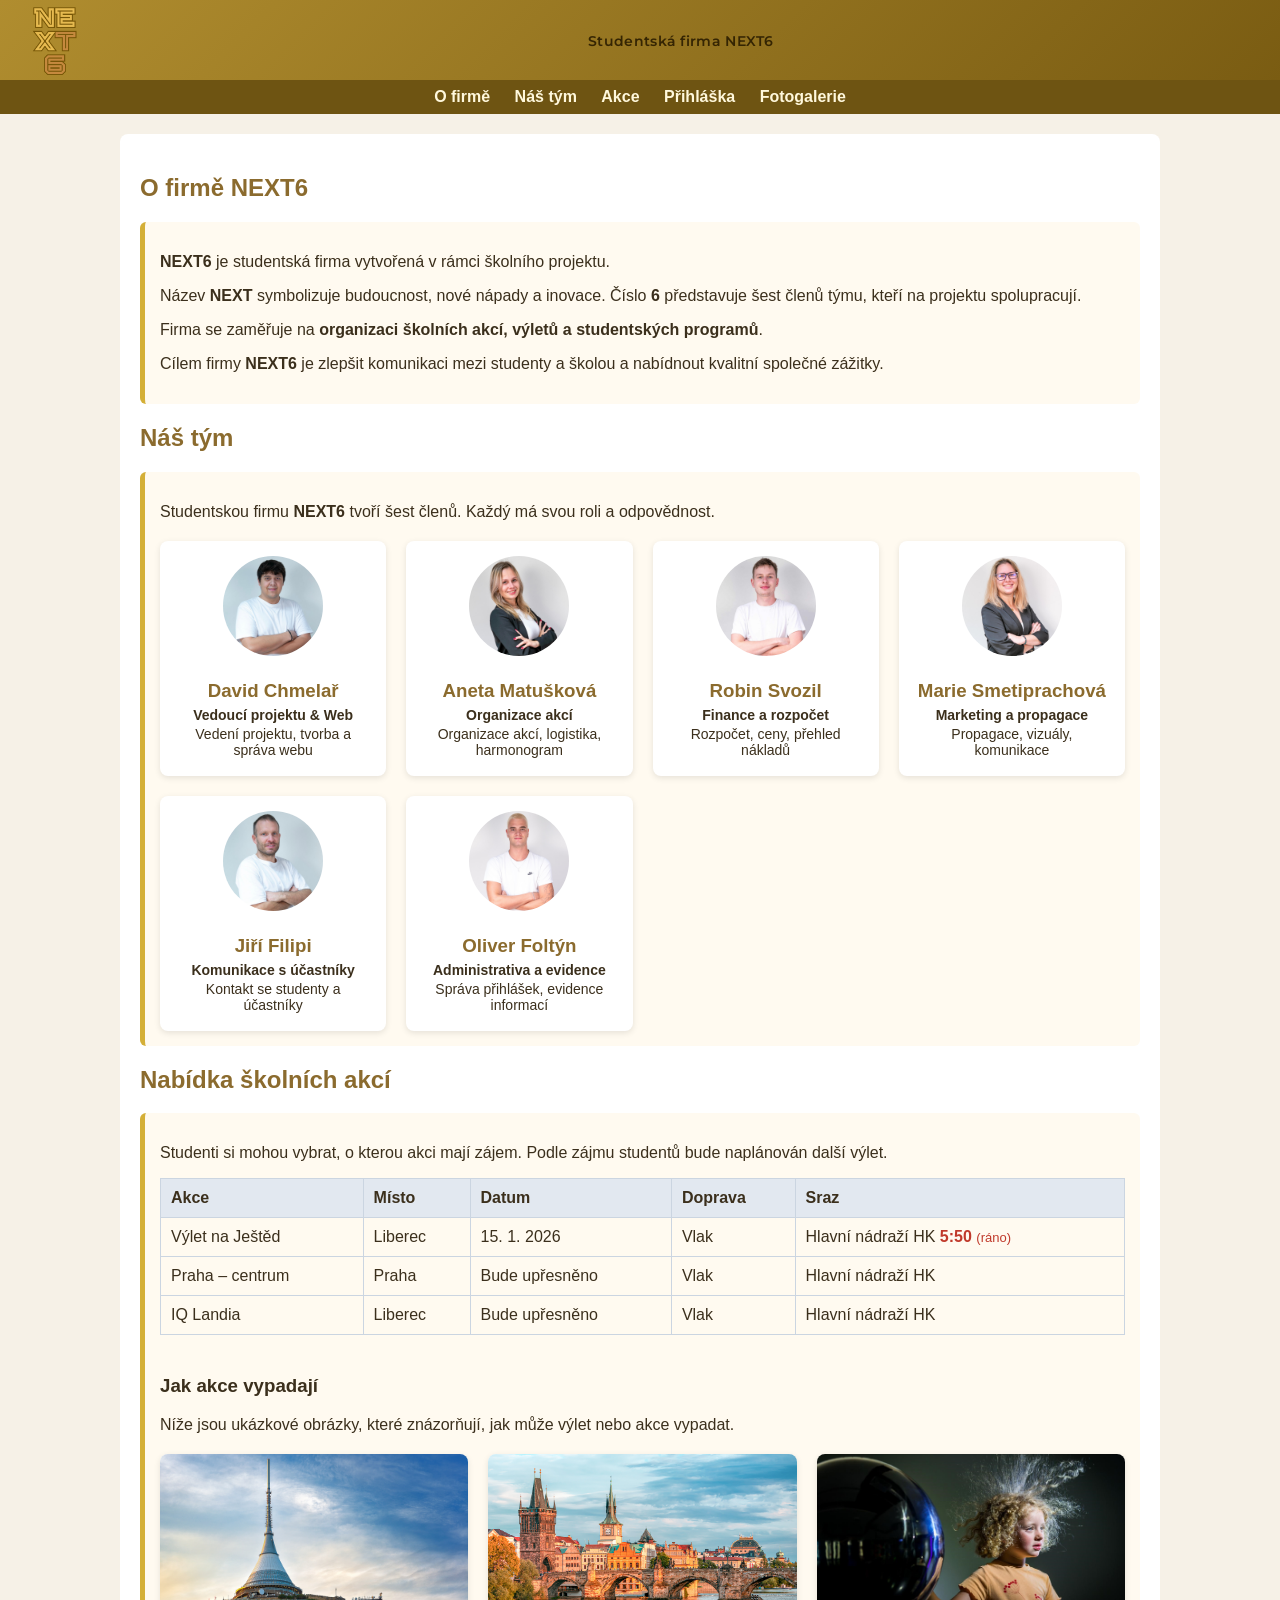
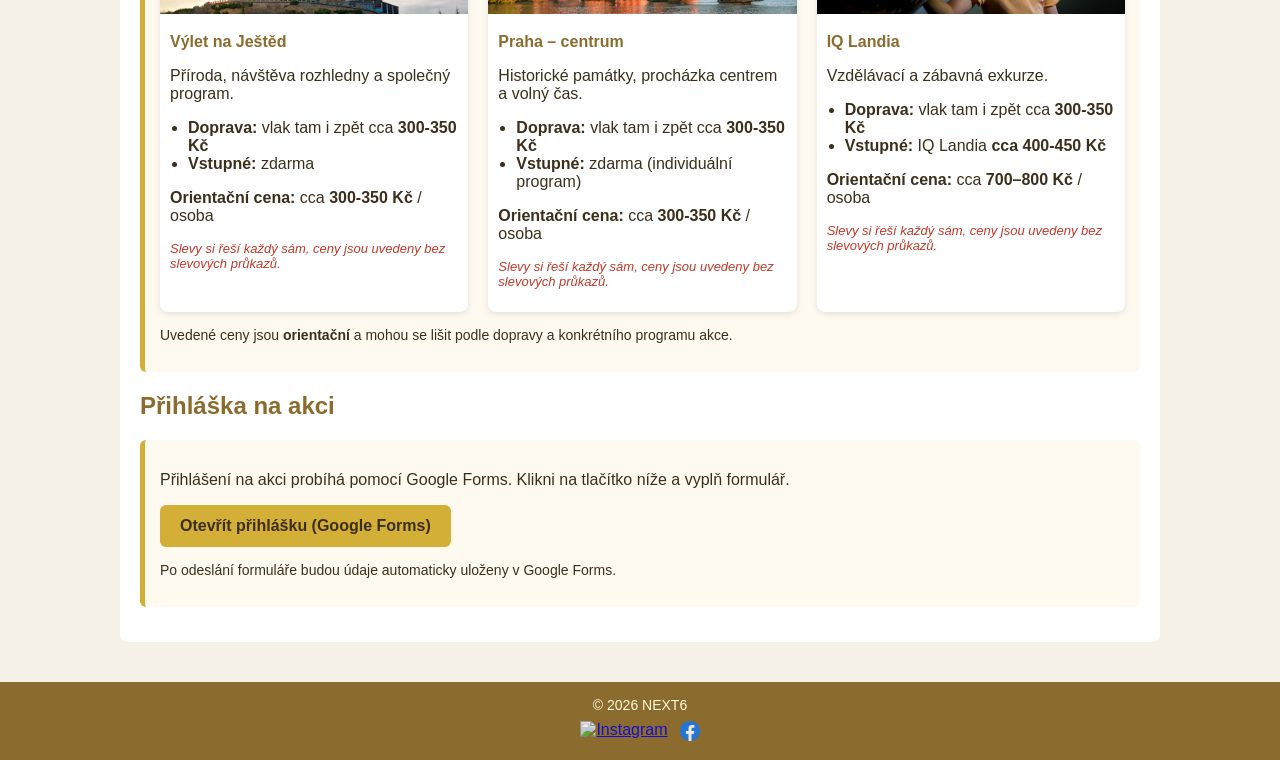
==== index.html @ 6ca4ccad "Add files via upload" ====
<!DOCTYPE html>
<html lang="cs">
<head>
  <meta charset="UTF-8" />
  <meta name="viewport" content="width=device-width, initial-scale=1.0" />
   <title>NEXT6</title>

  <!-- ✅ OPEN GRAPH META (PRO LINK PREVIEW) -->
  <meta property="og:title" content="NEXT6 – studentská firma">
  <meta property="og:description" content="Studentská firma NEXT6 – organizace školních akcí a výletů.">
  <meta property="og:image" content="https://banioo.github.io/School-Banio/preview.png">
  <meta property="og:image:width" content="1200">
  <meta property="og:image:height" content="630">
  <meta property="og:url" content="https://banioo.github.io/School-Banio/">
  <meta property="og:type" content="website">

  <link rel="icon" type="image/png" href="images/favicon.png">
  <link href="https://fonts.googleapis.com/css2?family=Montserrat:wght@400;500;600&display=swap" rel="stylesheet">

  <style>
    * {
  -webkit-tap-highlight-color: transparent;
  scroll-behavior: smooth;
}

    body {
      margin: 0;
      font-family: Arial, sans-serif;
      background: #f6f1e7; /* světlá béžová podle loga */
      color: #3b2f1c; /* tmavě hnědá */
    }

    header {
      background: linear-gradient(135deg, #b08d2f, #7a5c12); /* zlatá */
      color: #2b1d00;
      box-shadow: inset 0 -1px 0 rgba(0,0,0,0.25);
      padding: 6px 20px; /* MENŠÍ výška headeru */
      display: flex;
      align-items: center;
      justify-content: flex-start; /* obsah doleva */
      gap: 12px;
    }
    header p {
   margin: 0;
  font-family: 'Montserrat', Arial, sans-serif;
  font-size: 13px;
  font-weight: 600;
  color: #2b1d00; /* tmavé zlato-hnědé */
  letter-spacing: 0.3px;
  opacity: 0.9;
}

/* TEXT UPROSTŘED */
.header-center {
  flex: 1;
  text-align: center;
  margin: 0;
  font-size: 14px;
}

.header-right {
  margin-left: auto;
  display: flex;
  gap: 10px;
}

.header-right img {
  width: 22px;
  height: 22px;
}

  header img {
      max-width: 70px; /* MENŠÍ logo */
      margin-bottom: 0;
    }

    nav {
      background: #6e5412; /* hnědo-zlatá */
      padding: 8px 10px;
      margin-top: -2px;
      text-align: center;
    }

    nav a {
      color: #fff8dc; /* světlá zlatá */
      margin: 0 10px;
      text-decoration: none;
      font-weight: bold;
    }

nav a:hover {
  color: #ffe08a;
}
nav a {
  position: relative;
}

nav a::after {
  content: "";
  position: absolute;
  left: 0;
  bottom: -4px;
  width: 0;
  height: 2px;
  background: #ffe08a;
  transition: width 0.3s ease;
}

nav a:hover::after {
  width: 100%;
}

    .container {
      max-width: 1000px;
      margin: 20px auto;
      padding: 20px;
      background: white;
      border-radius: 8px;
    }

    h2 {
      color: #8b6b2e; /* hlavní barva NEXT6 */
    }

    .card {
      background: #fffaf0;
      padding: 15px;
      margin: 15px 0;
      border-radius: 6px;
      border-left: 5px solid #d4af37;
    }

    footer {
      background: #8b6b2e;
      color: #fff8dc;
      text-align: center;
      padding: 15px;
      margin-top: 40px;
    }
    .footer-content {
  display: flex;
  flex-direction: column;
  align-items: center;
  gap: 8px;
}

.footer-icons {
  display: flex;
  gap: 12px;
}

.footer-icons img {
  width: 20px;
  height: 20px;
  opacity: 0.85;
  transition: opacity 0.2s ease, transform 0.2s ease;
}

.footer-icons img:hover {
  opacity: 1;
  transform: scale(1.1);
}

.footer-text {
  margin: 0;
  font-size: 14px;
}
  

    .team-grid {
      display: grid;
      grid-template-columns: repeat(auto-fit, minmax(220px, 1fr));
      gap: 20px;
      margin-top: 20px;
    }

    .team-card {
      background: #ffffff;
      border-radius: 8px;
      padding: 15px;
      text-align: center;
      box-shadow: 0 2px 6px rgba(0,0,0,0.1);
    }

    .team-card img {
      width: 100px;
      height: 100px;
      object-fit: cover;
      border-radius: 50%;
      margin-bottom: 10px;
    }

    .team-card h3 {
      margin: 10px 0 5px;
      color: #8b6b2e;
    }

    .team-card p {
      font-size: 14px;
      margin: 3px 0;
    }

    .gallery-grid {
      display: grid;
      grid-template-columns: repeat(auto-fit, minmax(250px, 1fr));
      gap: 20px;
      margin-top: 20px;
    }

    .gallery-card {
      background: #ffffff;
      border-radius: 8px;
      overflow: hidden;
      box-shadow: 0 2px 6px rgba(0,0,0,0.1);
    }

    .gallery-card img {
  width: 100%;
  height: 160px;
  object-fit: cover;
  transition: transform 0.3s ease;
}

.gallery-card:hover img {
  transform: scale(1.05);
}

    .gallery-card div {
      padding: 10px;
    }

    .gallery-card h4 {
      margin: 5px 0;
      color: #8b6b2e;
    }

/* TABULKA NA MOBIL – POSUN */
.table-wrap {
  overflow-x: auto;
  -webkit-overflow-scrolling: touch;
}

/* =========================
   MOBILNÍ VERZE
========================= */
@media (max-width: 768px) {

  header {
    flex-direction: column;
    text-align: center;
    padding: 12px;
  }

  header img {
    margin-bottom: 6px;
  }

  .header-center {
    font-size: 15px;
  }

  nav {
    padding: 12px 6px;
  }

  nav a {
    display: inline-block;
    margin: 6px 10px;
    font-size: 15px;
  }

  .container {
    margin: 12px;
    padding: 16px;
  }

  h2 {
    font-size: 20px;
    text-align: center;
  }

  .gallery-grid {
    grid-template-columns: 1fr;
  }

  .gallery-card img {
    height: 220px;
  }

  footer {
    padding: 20px 10px;
  }

  .footer-icons img {
    width: 26px;
    height: 26px;
  }
}
/* ===== HAMBURGER MENU ===== */
.burger {
  display: none;
  font-size: 28px;
  cursor: pointer;
  color: #2b1d00;
}

/* MOBIL */
@media (max-width: 768px) {

  .burger {
    display: block;
  }

  nav {
    display: none;
    flex-direction: column;
    background: #6e5412;
  }

  nav a {
    padding: 12px 0;
    display: block;
  }

  nav.show {
    display: flex;
  }
}


</style>
</head>
<body>

  <header>
  <!-- LOGO -->
  <img src="images/logo-next6.png" alt="NEXT6 logo" />

  <p class="header-center">
    Studentská firma NEXT6
  </p>

  <!-- ☰ HAMBURGER MENU -->
  <div class="burger" onclick="toggleMenu()">☰</div>
</header>


  <nav id="mobile-menu">
    <a href="#uvod">O firmě</a>
    <a href="#tym">Náš tým</a>
    <a href="#program">Akce</a>
    <a href="#kontakt">Přihláška</a>
    <a href="fotogalerie.html" class="active">Fotogalerie</a>
  </nav>

  <div class="container" id="home">
    <section id="uvod">
      <h2>O firmě NEXT6</h2>
      <div class="card">
        <p><strong>NEXT6</strong> je studentská firma vytvořená v rámci školního projektu.</p>
        <p>Název <strong>NEXT</strong> symbolizuje budoucnost, nové nápady a inovace. Číslo <strong>6</strong> představuje šest členů týmu, kteří na projektu spolupracují.</p>
        <p>Firma se zaměřuje na <strong>organizaci školních akcí, výletů a studentských programů</strong>.</p>
        <p>Cílem firmy <strong>NEXT6</strong> je zlepšit komunikaci mezi studenty a školou a nabídnout kvalitní společné zážitky.</p>
      </div>
    </section>

    <section id="tym">
      <h2>Náš tým</h2>
      <div class="card">
        <p>Studentskou firmu <strong>NEXT6</strong> tvoří šest členů. Každý má svou roli a odpovědnost.</p>

        <div class="team-grid">
          <div class="team-card">
            <img src="images/david.png" alt="David Chmelař" />
            <h3>David Chmelař</h3>
            <p><strong>Vedoucí projektu & Web</strong></p>
            <p>Vedení projektu, tvorba a správa webu</p>
          </div>

          <div class="team-card">
            <img src="images/aneta.png" alt="Člen týmu" />
            <h3>Aneta Matušková</h3>
            <p><strong>Organizace akcí</strong></p>
            <p>Organizace akcí, logistika, harmonogram</p>
          </div>

          <div class="team-card">
            <img src="images/robin.png" alt="Člen týmu" />
            <h3>Robin Svozil</h3>
            <p><strong>Finance a rozpočet</strong></p>
            <p>Rozpočet, ceny, přehled nákladů</p>
          </div>

          <div class="team-card">
            <img src="images/maria.png" alt="Člen týmu" />
            <h3>Marie Smetiprachová</h3>
            <p><strong>Marketing a propagace</strong></p>
            <p>Propagace, vizuály, komunikace</p>
          </div>

          <div class="team-card">
            <img src="images/jirka.png" alt="Člen týmu" />
            <h3>Jiří Filipi</h3>
            <p><strong>Komunikace s účastníky</strong></p>
            <p>Kontakt se studenty a účastníky</p>
          </div>

          <div class="team-card">
            <img src="images/oliver.png" alt="Člen týmu" />
            <h3>Oliver Foltýn</h3>
            <p><strong>Administrativa a evidence</strong></p>
            <p>Správa přihlášek, evidence informací</p>
          </div>
        </div>
      </div>
    </section>

    <section id="program">
  <h2>Nabídka školních akcí</h2>

  <div class="card">
    <p>
      Studenti si mohou vybrat, o kterou akci mají zájem.
      Podle zájmu studentů bude naplánován další výlet.
    </p>

    <!-- OBALEC TABULKY (DŮLEŽITÉ PRO MOBIL) -->
    <div class="table-wrap">
      <table style="width:100%; border-collapse:collapse; text-align:left; margin-bottom:15px;">
        <thead>
          <tr style="background:#e2e8f0;">
            <th style="padding:10px; border:1px solid #cbd5e1;">Akce</th>
            <th style="padding:10px; border:1px solid #cbd5e1;">Místo</th>
            <th style="padding:10px; border:1px solid #cbd5e1;">Datum</th>
            <th style="padding:10px; border:1px solid #cbd5e1;">Doprava</th>
            <th style="padding:10px; border:1px solid #cbd5e1;">Sraz</th>
          </tr>
        </thead>

        <tbody>
          <tr>
            <td style="padding:10px; border:1px solid #cbd5e1;">Výlet na Ještěd</td>
            <td style="padding:10px; border:1px solid #cbd5e1;">Liberec</td>
            <td style="padding:10px; border:1px solid #cbd5e1;">15. 1. 2026</td>
            <td style="padding:10px; border:1px solid #cbd5e1;">Vlak</td>
            <td style="padding:10px; border:1px solid #cbd5e1;">Hlavní nádraží HK <strong style="color:#c0392b;">5:50</strong>
<span style="color:#c0392b; font-size:13px;">(ráno)</span></td>
          </tr>

          <tr>
            <td style="padding:10px; border:1px solid #cbd5e1;">Praha – centrum</td>
            <td style="padding:10px; border:1px solid #cbd5e1;">Praha</td>
            <td style="padding:10px; border:1px solid #cbd5e1;">Bude upřesněno</td>
            <td style="padding:10px; border:1px solid #cbd5e1;">Vlak</td>
            <td style="padding:10px; border:1px solid #cbd5e1;">Hlavní nádraží HK</td>
          </tr>

          <tr>
            <td style="padding:10px; border:1px solid #cbd5e1;">IQ Landia</td>
            <td style="padding:10px; border:1px solid #cbd5e1;">Liberec</td>
            <td style="padding:10px; border:1px solid #cbd5e1;">Bude upřesněno</td>
            <td style="padding:10px; border:1px solid #cbd5e1;">Vlak</td>
            <td style="padding:10px; border:1px solid #cbd5e1;">Hlavní nádraží HK</td>
          </tr>
        </tbody>
      </table>
    </div>

        <h3 style="margin-top:25px;">Jak akce vypadají</h3>
        <p>Níže jsou ukázkové obrázky, které znázorňují, jak může výlet nebo akce vypadat.</p>

        <div class="gallery-grid">

  <div class="gallery-card">
    <img src="images/jested.jpg" alt="Výlet na Ještěd" />
    <div>
      <h4>Výlet na Ještěd</h4>
      <p>Příroda, návštěva rozhledny a společný program.</p>
      <ul style="padding-left:18px; margin:10px 0;">
        <li><strong>Doprava:</strong> vlak tam i zpět cca <strong>300-350 Kč</strong></li>
        <li><strong>Vstupné:</strong> zdarma</li>
      </ul>
      <p><strong>Orientační cena:</strong> cca <strong>300-350 Kč</strong> / osoba</p>
      <p style="color:#c0392b; font-size:13px; font-style:italic;">
  Slevy si řeší každý sám, ceny jsou uvedeny bez slevových průkazů.
</p>
    </div>
  </div>

  <div class="gallery-card">
    <img src="images/praha.jpg" alt="Praha – centrum" />
    <div>
      <h4>Praha – centrum</h4>
      <p>Historické památky, procházka centrem a volný čas.</p>
      <ul style="padding-left:18px; margin:10px 0;">
        <li><strong>Doprava:</strong> vlak tam i zpět cca <strong>300-350 Kč</strong></li>
        <li><strong>Vstupné:</strong> zdarma (individuální program)</li>
      </ul>
      <p><strong>Orientační cena:</strong> cca <strong>300-350 Kč</strong> / osoba</p>
      <p style="color:#c0392b; font-size:13px; font-style:italic;">
  Slevy si řeší každý sám, ceny jsou uvedeny bez slevových průkazů.
</p>
    </div>
  </div>

  <div class="gallery-card">
    <img src="images/iq_land.jpg" alt="IQ Landia" />
    <div>
      <h4>IQ Landia</h4>
      <p>Vzdělávací a zábavná exkurze.</p>
      <ul style="padding-left:18px; margin:10px 0;">
        <li><strong>Doprava:</strong> vlak tam i zpět cca <strong>300-350 Kč</strong> </li>
        <li><strong>Vstupné:</strong> IQ Landia <strong>cca 400-450 Kč</strong></li>
      </ul>
      <p><strong>Orientační cena:</strong> cca <strong> 700–800 Kč</strong> / osoba</p>
      <p style="color:#c0392b; font-size:13px; font-style:italic;">
  Slevy si řeší každý sám, ceny jsou uvedeny bez slevových průkazů.
</p>
    </div>
  </div>

</div>

<p style="font-size:14px; margin-top:15px;">
  Uvedené ceny jsou <strong>orientační</strong> a mohou se lišit podle dopravy
  a konkrétního programu akce.
</p>

    </section>

    <section id="kontakt">
      <h2>Přihláška na akci</h2>
      <div class="card">
        <p>Přihlášení na akci probíhá pomocí Google Forms. Klikni na tlačítko níže a vyplň formulář.</p>

        <a href="https://docs.google.com/forms/d/e/1FAIpQLSf0c9ZKRJs2s6C3m-9a0PbSzijTDfX-KLrvOmdOVdiPJs8C1A/viewform?usp=publish-editor" target="_blank" style="display:inline-block; padding:12px 20px; background:#d4af37; color:#3b2f1c; text-decoration:none; border-radius:6px; font-weight:bold;">
          Otevřít přihlášku (Google Forms)
        </a>

        <p style="margin-top:15px; font-size:14px;">Po odeslání formuláře budou údaje automaticky uloženy v Google Forms.</p>
      </div>
    </section>
  </div>

  <footer>
  <div class="footer-content">
    <p class="footer-text">© 2026 NEXT6</p>

    <div class="footer-icons">
      <a href="https://www.instagram.com/" target="_blank">
        <img src="images/instagram.png" alt="Instagram">
      </a>

      <a href="https://www.facebook.com/" target="_blank">
        <img src="images/facebook.png" alt="Facebook">
      </a>
    </div>
  </div>
</footer>

<script>
  function prihlasit() {
    const jmeno = document.getElementById('jmeno').value;
    const akce = document.getElementById('akce').value;

    alert('Děkujeme za přihlášení, ' + jmeno + '!\nVybraná akce: ' + akce);
    }

  function odeslano() {
    alert('Přihláška byla odeslána. Děkujeme!');
  }
  function toggleMenu() {
  document.getElementById("mobile-menu").classList.toggle("show");
  }
</script>

</body>
</html>
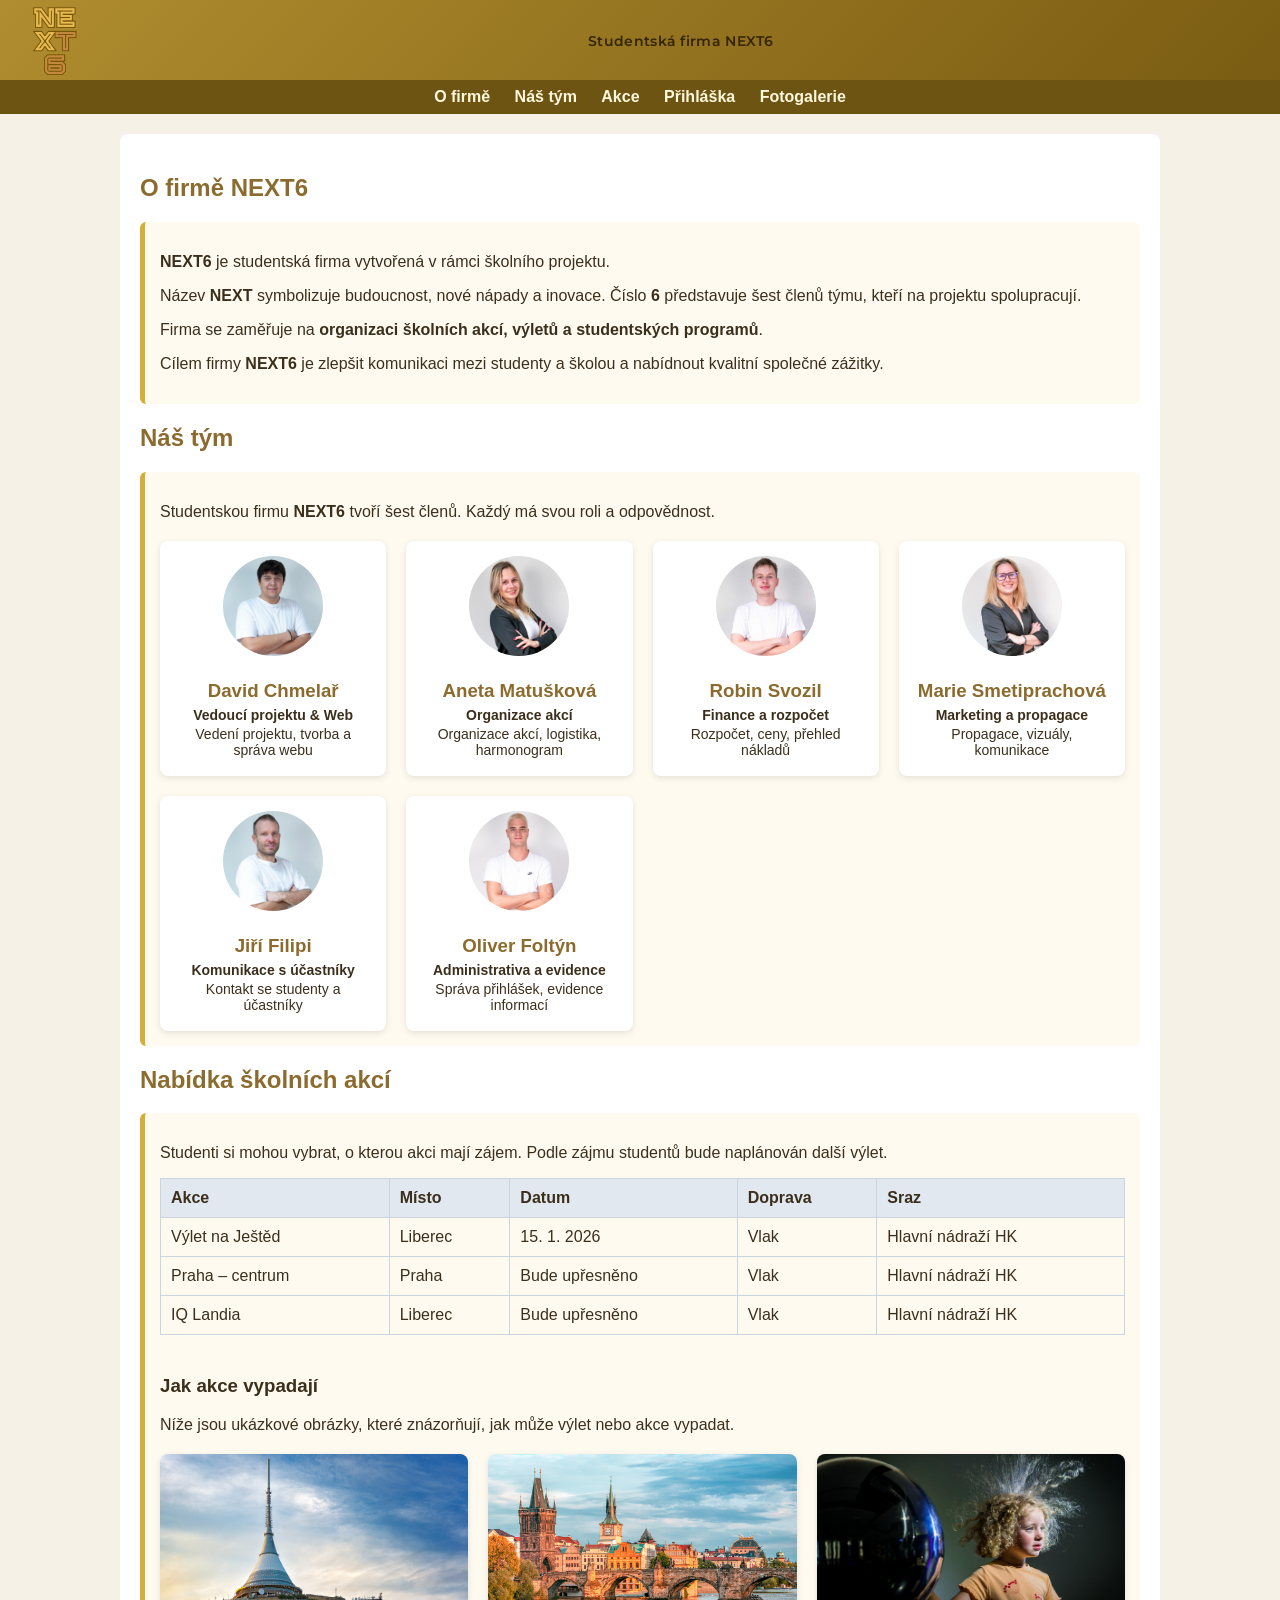
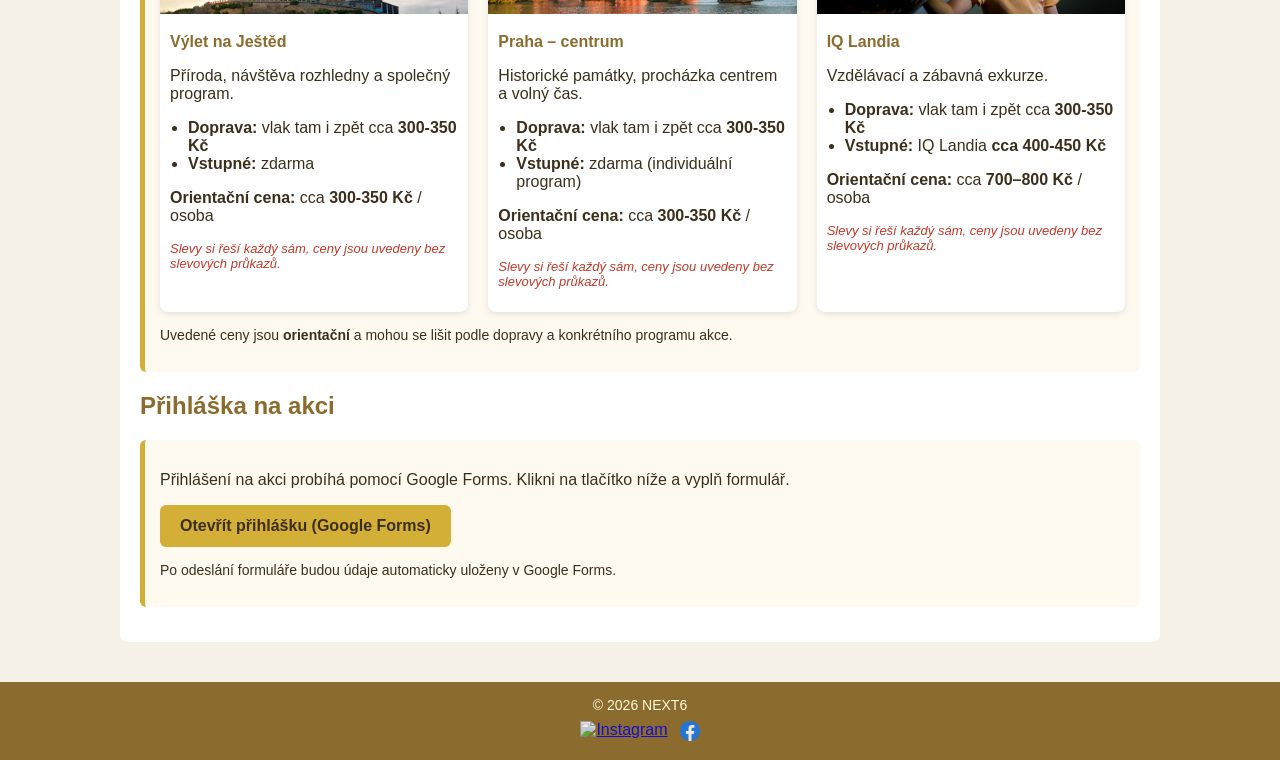
==== commit 3f28afb4: "Add files via upload" ====
--- a/index.html
+++ b/index.html
@@ -443,8 +443,7 @@
             <td style="padding:10px; border:1px solid #cbd5e1;">Liberec</td>
             <td style="padding:10px; border:1px solid #cbd5e1;">15. 1. 2026</td>
             <td style="padding:10px; border:1px solid #cbd5e1;">Vlak</td>
-            <td style="padding:10px; border:1px solid #cbd5e1;">Hlavní nádraží HK <strong style="color:#c0392b;">5:50</strong>
-<span style="color:#c0392b; font-size:13px;">(ráno)</span></td>
+            <td style="padding:10px; border:1px solid #cbd5e1;">Hlavní nádraží HK
           </tr>
 
           <tr>
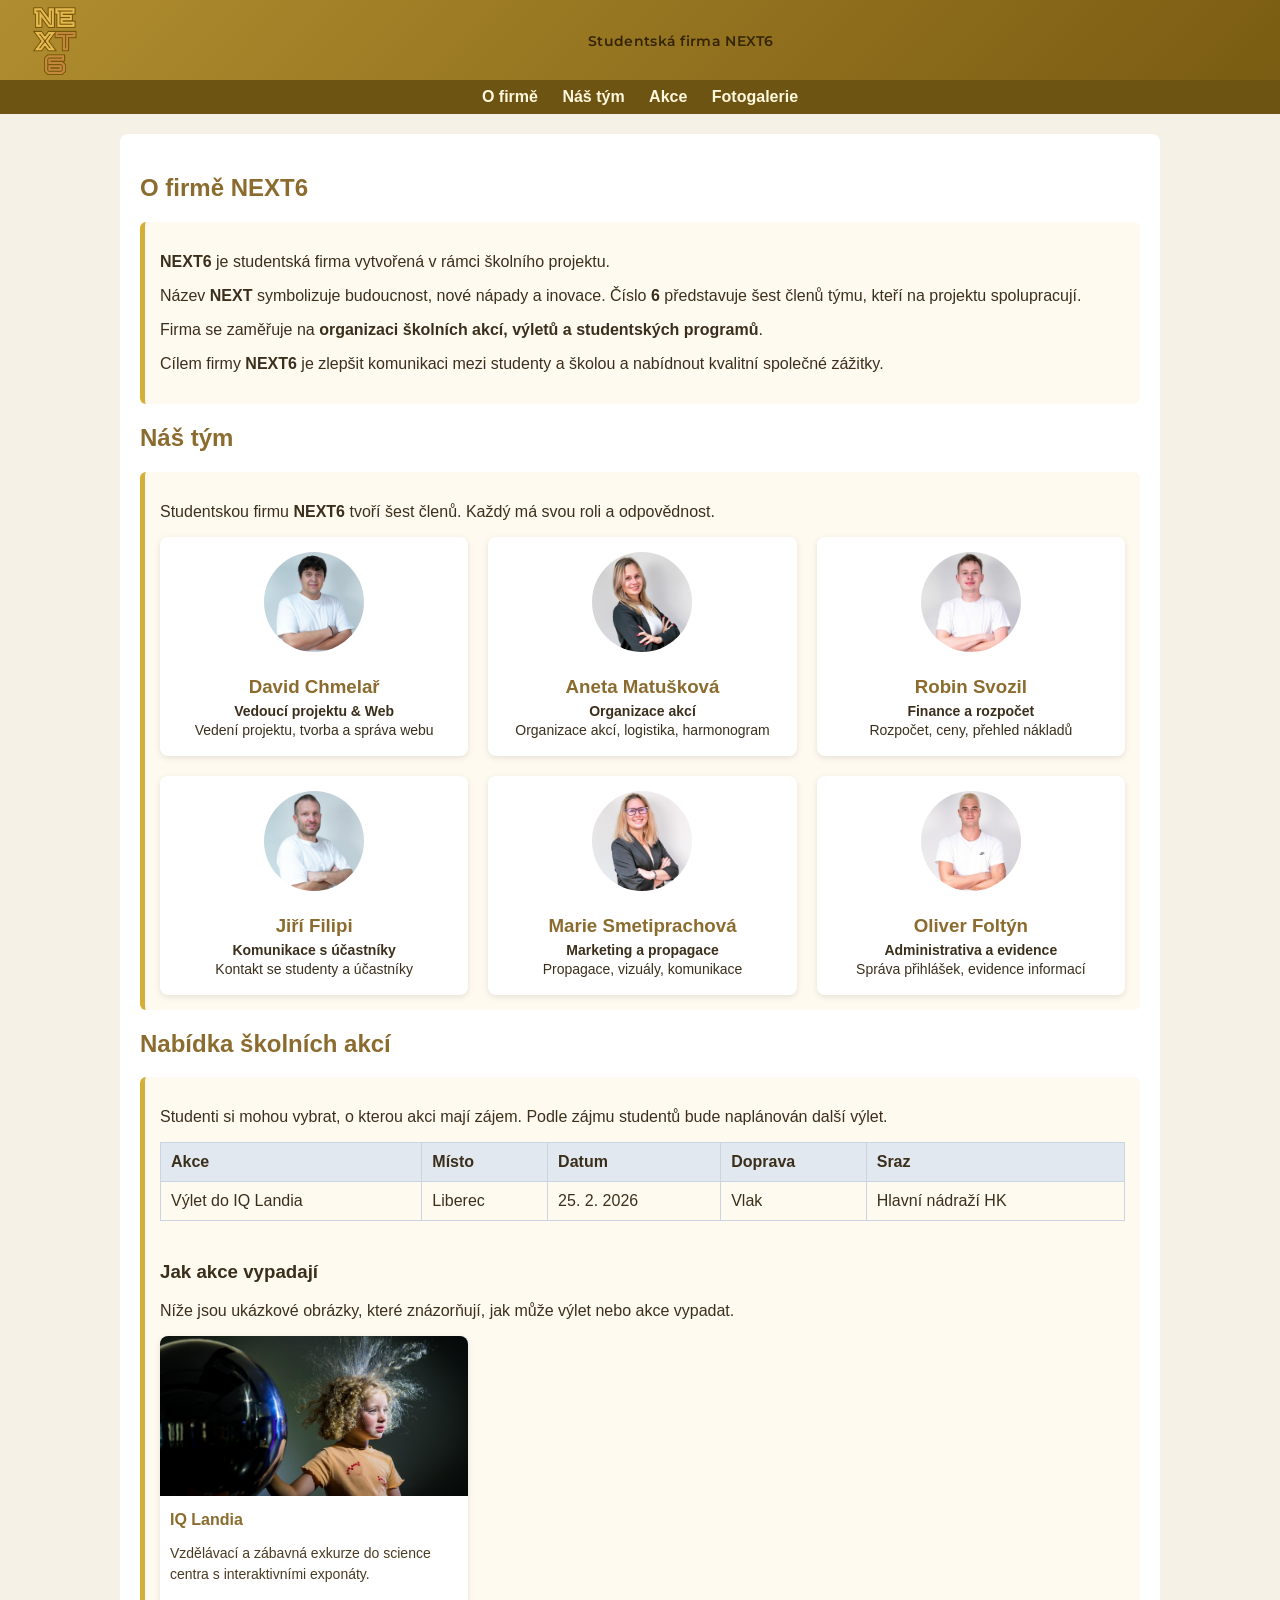
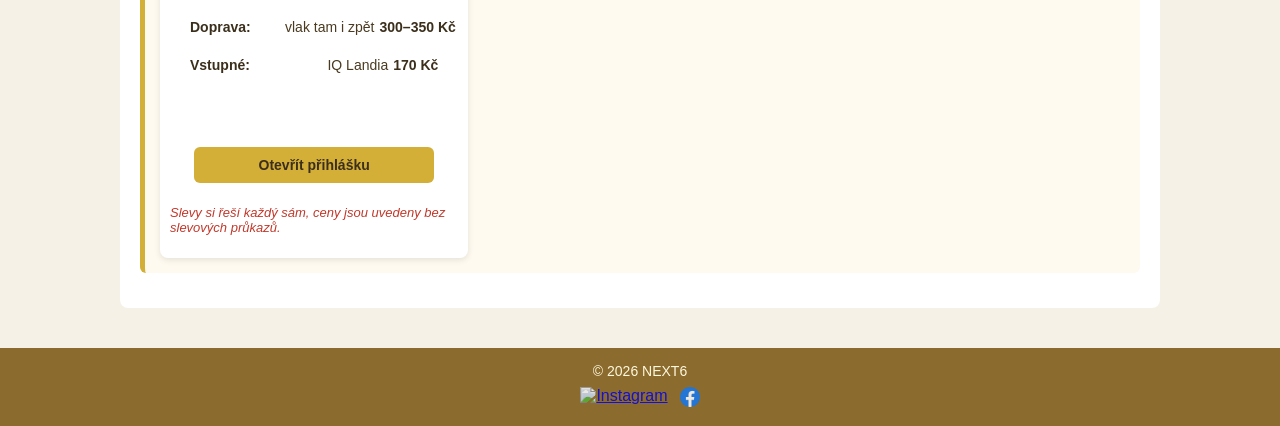
==== commit 4c99e868: "Add files via upload" ====
--- a/index.html
+++ b/index.html
@@ -18,6 +18,115 @@
   <link href="https://fonts.googleapis.com/css2?family=Montserrat:wght@400;500;600&display=swap" rel="stylesheet">
 
   <style>
+    .card-body p {
+  line-height: 1.5;
+}
+.card-body p {
+  font-size: 14px;
+  color: #4a3a20;
+}
+
+    .info-rows {
+  margin: 10px 0;
+}
+/* === FIX CEN – FORCE GRID === */
+.info-row {
+  display: grid !important;
+  grid-template-columns: 90px 1fr auto !important;
+  align-items: center;
+  gap: 5px;
+  margin-bottom: 2px;
+  font-size: 14px;
+}
+
+.info-row .label {
+  font-weight: 600;
+  white-space: nowrap;
+}
+
+.info-row .value {
+  color: #4a3a20;
+}
+
+.info-row .price {
+  font-weight: 600;
+  white-space: nowrap;
+  text-align: right;
+}
+
+.info-row .value {
+  text-align: right;
+  white-space: nowrap; /* 🔥 zabrání rozpadnutí textu */
+}
+    .info-grid {
+  display: grid;
+  grid-template-columns: 140px 1fr; /* 🔥 VŠE ROVNĚ */
+  row-gap: 6px;
+  column-gap: 8px;
+  margin: 10px 0;
+}
+
+.info-label {
+  font-weight: 600;
+}
+
+.info-value {
+  text-align: left;
+}
+    .info-list {
+  list-style: none;
+  padding-left: 0;
+  margin: 10px 0;
+}
+
+.info-list li {
+  display: flex;
+  align-items: center;
+  gap: 6px;
+  margin-bottom: 6px;
+}
+
+.info-list .icon {
+  font-size: 16px;
+  width: 20px;
+  text-align: center;
+}
+    .info-list {
+  list-style: none;
+  padding-left: 0;
+  margin: 10px 0;
+}
+
+.info-list .icon {
+  font-size: 16px;
+  width: 20px;
+  text-align: center;
+}
+   .card-actions {
+  padding: 0 10px;
+  margin-bottom: 12px;
+  text-align: center;
+}
+
+.btn-primary {
+  display: inline-block;
+  width: auto;              /* 🔥 už ne přes celou kartu */
+  min-width: 160px;         /* menší šířka */
+  padding: 10px 40px;        /* menší výška */
+  background: #d4af37;
+  color: #3b2f1c;
+  text-decoration: none;
+  font-weight: 600;
+  font-size: 14px;          /* menší text */
+  border-radius: 6px;
+}
+
+
+.btn-primary:hover {
+  background: #c29c2d;
+  transform: translateY(-3px);
+}
+
     * {
   -webkit-tap-highlight-color: transparent;
   scroll-behavior: smooth;
@@ -169,9 +278,8 @@
 
     .team-grid {
       display: grid;
-      grid-template-columns: repeat(auto-fit, minmax(220px, 1fr));
+      grid-template-columns: repeat(3, 1fr);
       gap: 20px;
-      margin-top: 20px;
     }
 
     .team-card {
@@ -180,6 +288,12 @@
       padding: 15px;
       text-align: center;
       box-shadow: 0 2px 6px rgba(0,0,0,0.1);
+      transition: transform 0.25s ease, box-shadow 0.25s ease;
+    }
+
+    .team-card:hover {
+      transform: translateY(-4px);
+  box-shadow: 0 8px 20px rgba(0,0,0,0.15);
     }
 
     .team-card img {
@@ -201,18 +315,47 @@
     }
 
     .gallery-grid {
-      display: grid;
-      grid-template-columns: repeat(auto-fit, minmax(250px, 1fr));
-      gap: 20px;
-      margin-top: 20px;
-    }
-
-    .gallery-card {
-      background: #ffffff;
-      border-radius: 8px;
-      overflow: hidden;
-      box-shadow: 0 2px 6px rgba(0,0,0,0.1);
-    }
+  display: grid;
+  grid-template-columns: repeat(3, 1fr); /* 🔥 VŽDY 3 */
+  gap: 20px;
+  align-items: stretch;
+    }
+    
+
+@media (max-width: 768px) {
+  .team-grid {
+    grid-template-columns: 1fr;   /* ✅ JEDEN SLOUPEC */
+  }
+}
+
+.gallery-card {
+  background: #ffffff;
+  border-radius: 8px;
+  overflow: hidden;
+  box-shadow: 0 2px 6px rgba(0,0,0,0.1);
+  display: flex;
+  flex-direction: column;
+}
+
+.gallery-card img {
+  width: 100%;
+  height: 160px;
+  object-fit: cover;
+}
+
+.card-body {
+  padding: 10px;
+  flex-grow: 1;
+}
+
+.card-footer {
+  margin-top: auto;
+  padding: 0 10px 10px;
+  color: #c0392b;
+  font-size: 13px;
+  font-style: italic;
+}
+
 
     .gallery-card img {
   width: 100%;
@@ -349,7 +492,6 @@
     <a href="#uvod">O firmě</a>
     <a href="#tym">Náš tým</a>
     <a href="#program">Akce</a>
-    <a href="#kontakt">Přihláška</a>
     <a href="fotogalerie.html" class="active">Fotogalerie</a>
   </nav>
 
@@ -392,17 +534,17 @@
           </div>
 
           <div class="team-card">
+            <img src="images/jirka.png" alt="Člen týmu" />
+            <h3>Jiří Filipi</h3>
+            <p><strong>Komunikace s účastníky</strong></p>
+            <p>Kontakt se studenty a účastníky</p>
+          </div>
+
+          <div class="team-card">
             <img src="images/maria.png" alt="Člen týmu" />
             <h3>Marie Smetiprachová</h3>
             <p><strong>Marketing a propagace</strong></p>
             <p>Propagace, vizuály, komunikace</p>
-          </div>
-
-          <div class="team-card">
-            <img src="images/jirka.png" alt="Člen týmu" />
-            <h3>Jiří Filipi</h3>
-            <p><strong>Komunikace s účastníky</strong></p>
-            <p>Kontakt se studenty a účastníky</p>
           </div>
 
           <div class="team-card">
@@ -439,27 +581,11 @@
 
         <tbody>
           <tr>
-            <td style="padding:10px; border:1px solid #cbd5e1;">Výlet na Ještěd</td>
+            <td style="padding:10px; border:1px solid #cbd5e1;">Výlet do IQ Landia</td>
             <td style="padding:10px; border:1px solid #cbd5e1;">Liberec</td>
-            <td style="padding:10px; border:1px solid #cbd5e1;">15. 1. 2026</td>
+            <td style="padding:10px; border:1px solid #cbd5e1;">25. 2. 2026</td>
             <td style="padding:10px; border:1px solid #cbd5e1;">Vlak</td>
-            <td style="padding:10px; border:1px solid #cbd5e1;">Hlavní nádraží HK
-          </tr>
-
-          <tr>
-            <td style="padding:10px; border:1px solid #cbd5e1;">Praha – centrum</td>
-            <td style="padding:10px; border:1px solid #cbd5e1;">Praha</td>
-            <td style="padding:10px; border:1px solid #cbd5e1;">Bude upřesněno</td>
-            <td style="padding:10px; border:1px solid #cbd5e1;">Vlak</td>
-            <td style="padding:10px; border:1px solid #cbd5e1;">Hlavní nádraží HK</td>
-          </tr>
-
-          <tr>
-            <td style="padding:10px; border:1px solid #cbd5e1;">IQ Landia</td>
-            <td style="padding:10px; border:1px solid #cbd5e1;">Liberec</td>
-            <td style="padding:10px; border:1px solid #cbd5e1;">Bude upřesněno</td>
-            <td style="padding:10px; border:1px solid #cbd5e1;">Vlak</td>
-            <td style="padding:10px; border:1px solid #cbd5e1;">Hlavní nádraží HK</td>
+            <td style="padding:10px; border:1px solid #cbd5e1;">Hlavní nádraží HK</tr>
           </tr>
         </tbody>
       </table>
@@ -471,73 +597,44 @@
         <div class="gallery-grid">
 
   <div class="gallery-card">
-    <img src="images/jested.jpg" alt="Výlet na Ještěd" />
-    <div>
-      <h4>Výlet na Ještěd</h4>
-      <p>Příroda, návštěva rozhledny a společný program.</p>
-      <ul style="padding-left:18px; margin:10px 0;">
-        <li><strong>Doprava:</strong> vlak tam i zpět cca <strong>300-350 Kč</strong></li>
-        <li><strong>Vstupné:</strong> zdarma</li>
-      </ul>
-      <p><strong>Orientační cena:</strong> cca <strong>300-350 Kč</strong> / osoba</p>
-      <p style="color:#c0392b; font-size:13px; font-style:italic;">
-  Slevy si řeší každý sám, ceny jsou uvedeny bez slevových průkazů.
-</p>
+  <img src="images/iq_land.jpg" alt="IQ Landia" />
+
+  <div class="card-body">
+    <h4>IQ Landia</h4>
+    <p>Vzdělávací a zábavná exkurze do science centra s interaktivními exponáty.</p>
+
+    <div class="info-rows">
+      <div class="info-row">
+        <span class="label">Doprava:</span>
+        <span class="value">vlak tam i zpět</span>
+        <span class="price">300–350 Kč</span>
+      </div>
+
+      <div class="info-row">
+        <span class="label">Vstupné:</span>
+        <span class="value">IQ Landia</span>
+        <span class="price">170 Kč</span>
+      </div>
+
+      <div class="info-row">
+        <span class="value"></span>
+      </div>
     </div>
   </div>
 
-  <div class="gallery-card">
-    <img src="images/praha.jpg" alt="Praha – centrum" />
-    <div>
-      <h4>Praha – centrum</h4>
-      <p>Historické památky, procházka centrem a volný čas.</p>
-      <ul style="padding-left:18px; margin:10px 0;">
-        <li><strong>Doprava:</strong> vlak tam i zpět cca <strong>300-350 Kč</strong></li>
-        <li><strong>Vstupné:</strong> zdarma (individuální program)</li>
-      </ul>
-      <p><strong>Orientační cena:</strong> cca <strong>300-350 Kč</strong> / osoba</p>
-      <p style="color:#c0392b; font-size:13px; font-style:italic;">
-  Slevy si řeší každý sám, ceny jsou uvedeny bez slevových průkazů.
-</p>
-    </div>
+  <div class="card-actions">
+    <a href="https://docs.google.com/forms/d/e/FORM_ID/viewform"
+       target="_blank"
+       class="btn-primary">
+      Otevřít přihlášku
+    </a>
   </div>
 
-  <div class="gallery-card">
-    <img src="images/iq_land.jpg" alt="IQ Landia" />
-    <div>
-      <h4>IQ Landia</h4>
-      <p>Vzdělávací a zábavná exkurze.</p>
-      <ul style="padding-left:18px; margin:10px 0;">
-        <li><strong>Doprava:</strong> vlak tam i zpět cca <strong>300-350 Kč</strong> </li>
-        <li><strong>Vstupné:</strong> IQ Landia <strong>cca 400-450 Kč</strong></li>
-      </ul>
-      <p><strong>Orientační cena:</strong> cca <strong> 700–800 Kč</strong> / osoba</p>
-      <p style="color:#c0392b; font-size:13px; font-style:italic;">
-  Slevy si řeší každý sám, ceny jsou uvedeny bez slevových průkazů.
-</p>
-    </div>
-  </div>
-
+  <p class="card-footer">
+    Slevy si řeší každý sám, ceny jsou uvedeny bez slevových průkazů.
+  </p>
 </div>
-
-<p style="font-size:14px; margin-top:15px;">
-  Uvedené ceny jsou <strong>orientační</strong> a mohou se lišit podle dopravy
-  a konkrétního programu akce.
-</p>
-
-    </section>
-
-    <section id="kontakt">
-      <h2>Přihláška na akci</h2>
-      <div class="card">
-        <p>Přihlášení na akci probíhá pomocí Google Forms. Klikni na tlačítko níže a vyplň formulář.</p>
-
-        <a href="https://docs.google.com/forms/d/e/1FAIpQLSf0c9ZKRJs2s6C3m-9a0PbSzijTDfX-KLrvOmdOVdiPJs8C1A/viewform?usp=publish-editor" target="_blank" style="display:inline-block; padding:12px 20px; background:#d4af37; color:#3b2f1c; text-decoration:none; border-radius:6px; font-weight:bold;">
-          Otevřít přihlášku (Google Forms)
-        </a>
-
-        <p style="margin-top:15px; font-size:14px;">Po odeslání formuláře budou údaje automaticky uloženy v Google Forms.</p>
-      </div>
+</div>
     </section>
   </div>
 
@@ -546,13 +643,12 @@
     <p class="footer-text">© 2026 NEXT6</p>
 
     <div class="footer-icons">
-      <a href="https://www.instagram.com/" target="_blank">
+      <a href="https://www.instagram.com/next6project/" target="_blank">
         <img src="images/instagram.png" alt="Instagram">
       </a>
-
-      <a href="https://www.facebook.com/" target="_blank">
+      <a href="https://www.facebook.com/next6project" target="_blank">
         <img src="images/facebook.png" alt="Facebook">
-      </a>
+      </a>  
     </div>
   </div>
 </footer>
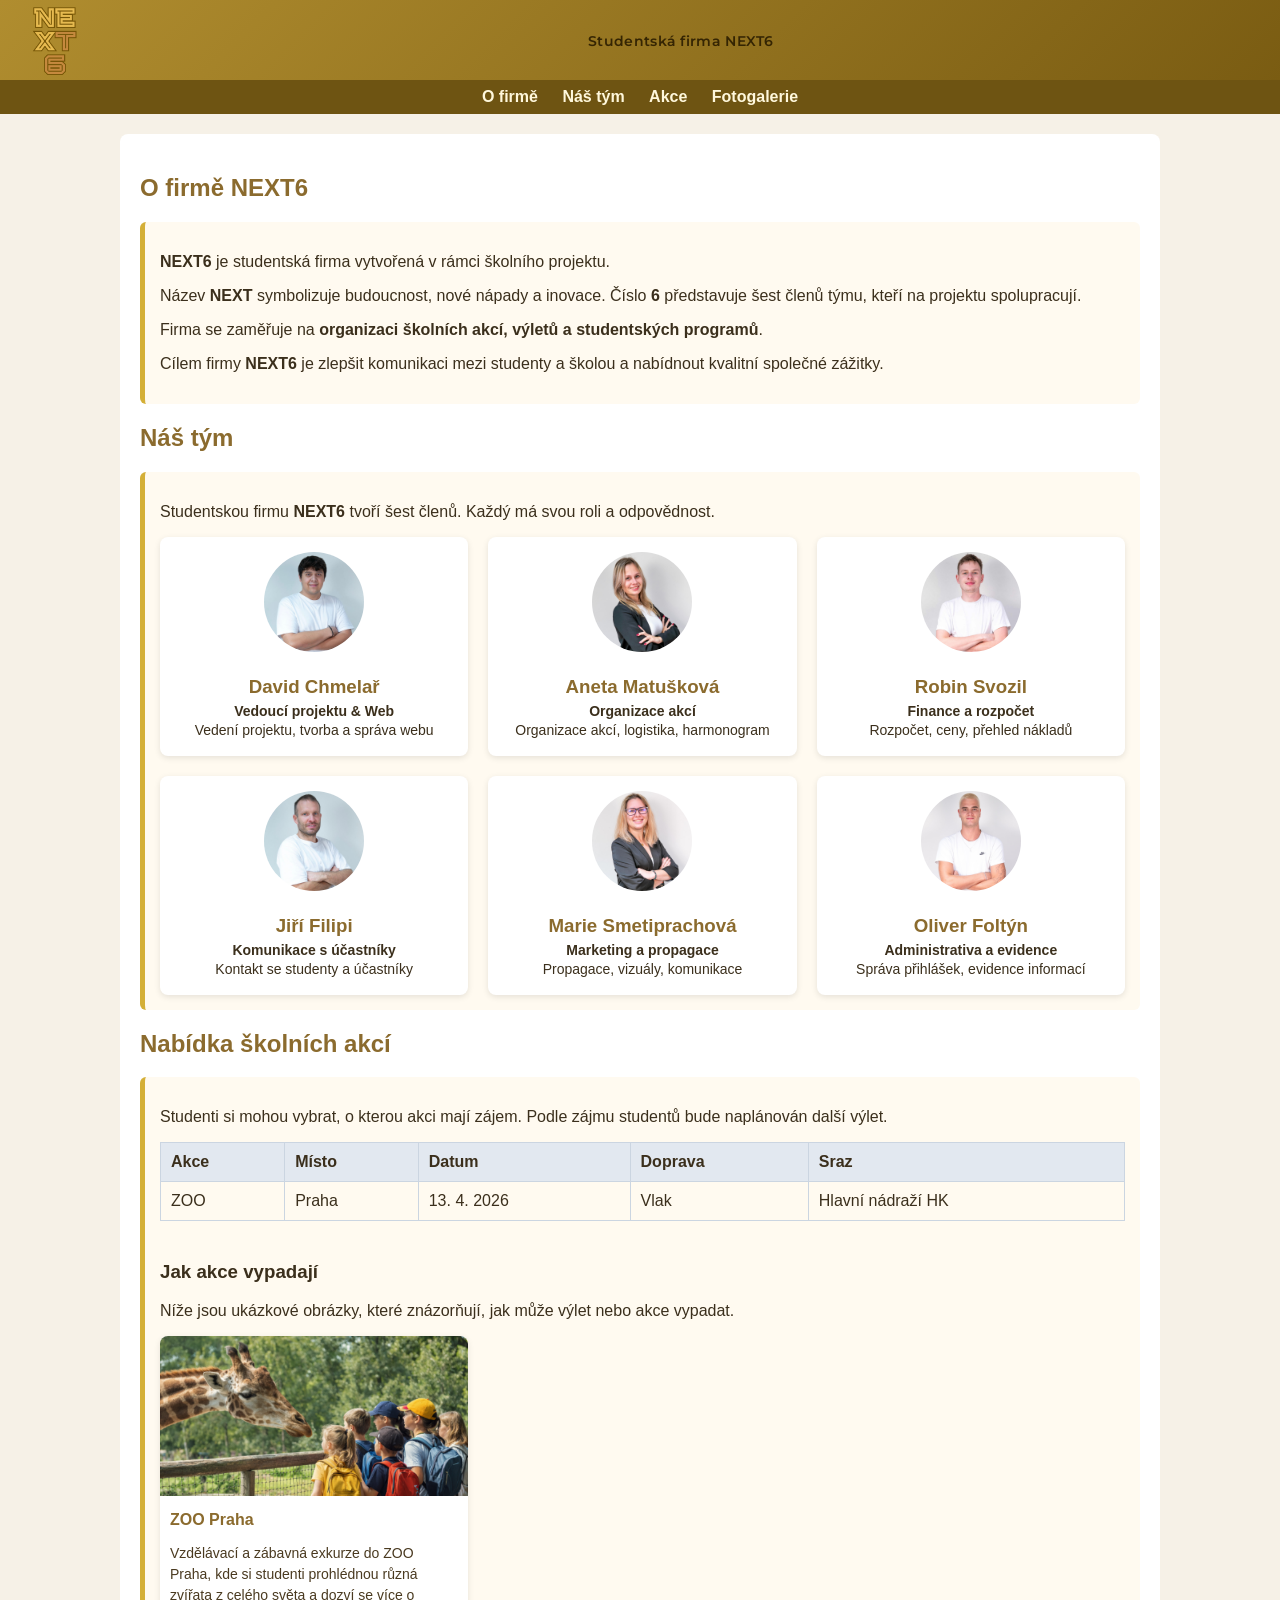
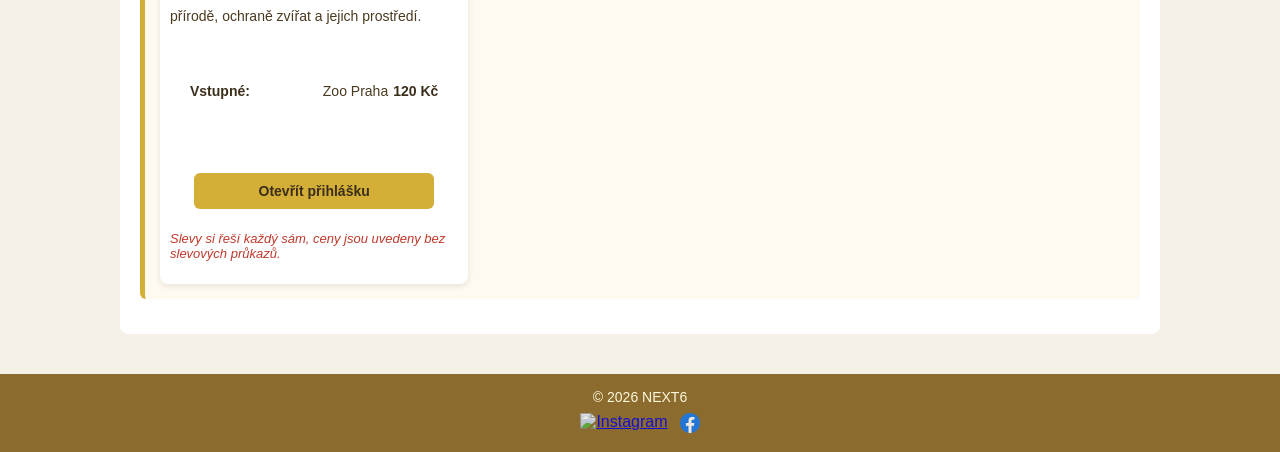
==== commit a3aa74e7: "Add files via upload" ====
--- a/index.html
+++ b/index.html
@@ -581,9 +581,9 @@
 
         <tbody>
           <tr>
-            <td style="padding:10px; border:1px solid #cbd5e1;">Výlet do IQ Landia</td>
-            <td style="padding:10px; border:1px solid #cbd5e1;">Liberec</td>
-            <td style="padding:10px; border:1px solid #cbd5e1;">25. 2. 2026</td>
+            <td style="padding:10px; border:1px solid #cbd5e1;">ZOO</td>
+            <td style="padding:10px; border:1px solid #cbd5e1;">Praha</td>
+            <td style="padding:10px; border:1px solid #cbd5e1;">13. 4. 2026</td>
             <td style="padding:10px; border:1px solid #cbd5e1;">Vlak</td>
             <td style="padding:10px; border:1px solid #cbd5e1;">Hlavní nádraží HK</tr>
           </tr>
@@ -597,23 +597,23 @@
         <div class="gallery-grid">
 
   <div class="gallery-card">
-  <img src="images/iq_land.jpg" alt="IQ Landia" />
+  <img src="images/zoo_praha.png" alt="IQ Landia" />
 
   <div class="card-body">
-    <h4>IQ Landia</h4>
-    <p>Vzdělávací a zábavná exkurze do science centra s interaktivními exponáty.</p>
+    <h4>ZOO Praha</h4>
+    <p>Vzdělávací a zábavná exkurze do ZOO Praha, 
+      kde si studenti prohlédnou různá zvířata z 
+      celého světa a dozví se více o přírodě, 
+      ochraně zvířat a jejich prostředí.</p>
 
     <div class="info-rows">
       <div class="info-row">
-        <span class="label">Doprava:</span>
-        <span class="value">vlak tam i zpět</span>
-        <span class="price">300–350 Kč</span>
-      </div>
+       </div>
 
       <div class="info-row">
         <span class="label">Vstupné:</span>
-        <span class="value">IQ Landia</span>
-        <span class="price">170 Kč</span>
+        <span class="value">Zoo Praha</span>
+        <span class="price">120 Kč</span>
       </div>
 
       <div class="info-row">
@@ -623,7 +623,7 @@
   </div>
 
   <div class="card-actions">
-    <a href="https://docs.google.com/forms/d/e/FORM_ID/viewform"
+    <a href="https://docs.google.com/forms/d/e/1FAIpQLSdLV2lBg1av_Ew8eKjsaATsMGh7KCBQ6hLrEj0e-tR8b9vVwg/viewform?usp=header"
        target="_blank"
        class="btn-primary">
       Otevřít přihlášku
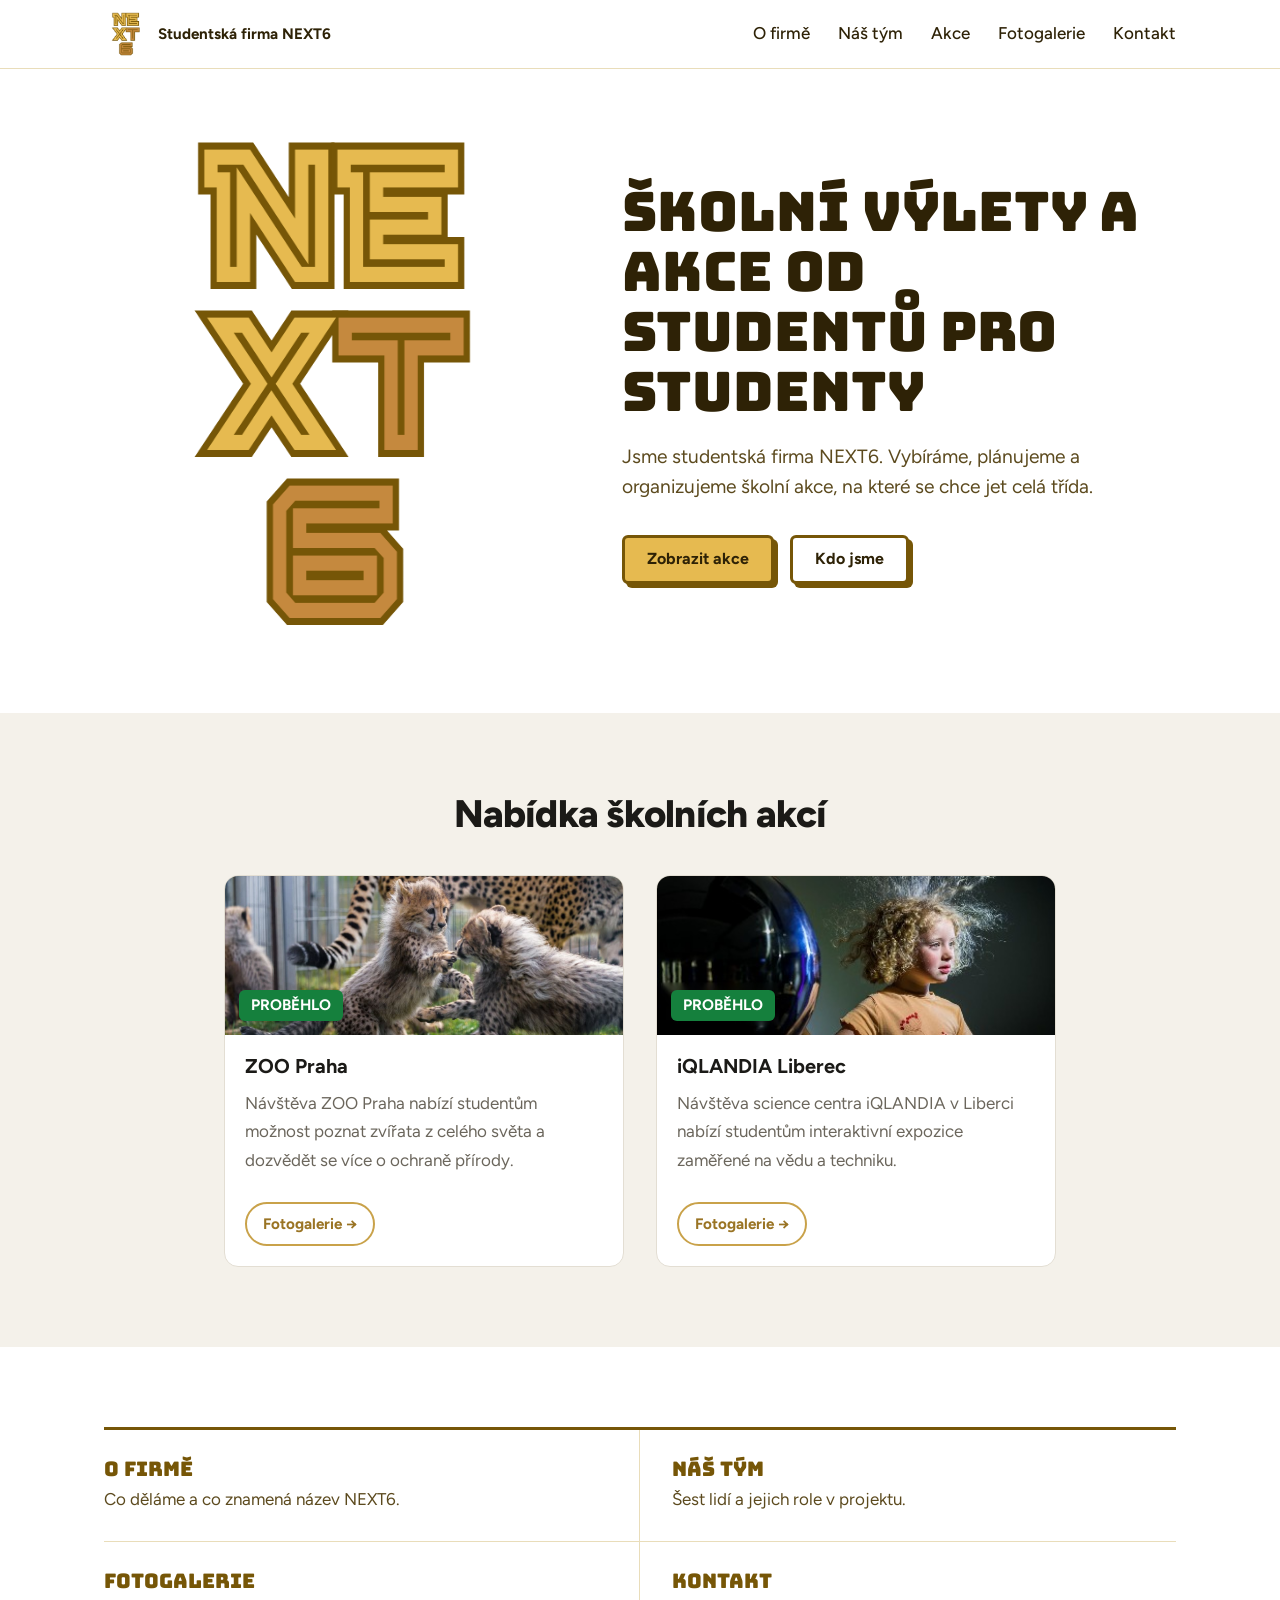
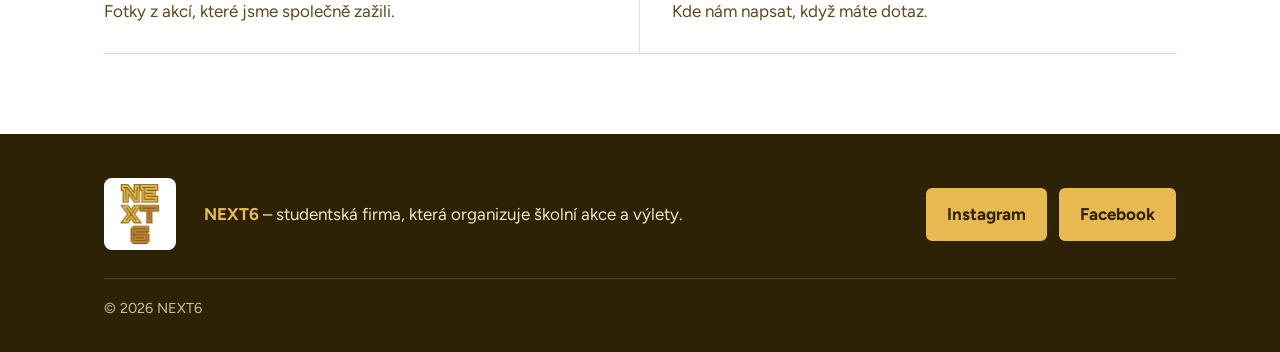
==== commit eff2ed48: "Add files via upload" ====
--- a/index.html
+++ b/index.html
@@ -1,673 +1,89 @@
 <!DOCTYPE html>
 <html lang="cs">
 <head>
-  <meta charset="UTF-8" />
-  <meta name="viewport" content="width=device-width, initial-scale=1.0" />
-   <title>NEXT6</title>
-
-  <!-- ✅ OPEN GRAPH META (PRO LINK PREVIEW) -->
+  <meta charset="UTF-8">
+  <meta name="viewport" content="width=device-width, initial-scale=1.0">
+  <title>NEXT6 – studentská firma</title>
+  <meta name="description" content="Studentská firma NEXT6 organizuje školní akce, výlety a studentské programy.">
   <meta property="og:title" content="NEXT6 – studentská firma">
-  <meta property="og:description" content="Studentská firma NEXT6 – organizace školních akcí a výletů.">
-  <meta property="og:image" content="https://banioo.github.io/School-Banio/preview.png">
-  <meta property="og:image:width" content="1200">
-  <meta property="og:image:height" content="630">
-  <meta property="og:url" content="https://banioo.github.io/School-Banio/">
+  <meta property="og:description" content="Studentská firma NEXT6 organizuje školní akce, výlety a studentské programy.">
   <meta property="og:type" content="website">
-
-  <link rel="icon" type="image/png" href="images/favicon.png">
-  <link href="https://fonts.googleapis.com/css2?family=Montserrat:wght@400;500;600&display=swap" rel="stylesheet">
-
-  <style>
-    .card-body p {
-  line-height: 1.5;
-}
-.card-body p {
-  font-size: 14px;
-  color: #4a3a20;
-}
-
-    .info-rows {
-  margin: 10px 0;
-}
-/* === FIX CEN – FORCE GRID === */
-.info-row {
-  display: grid !important;
-  grid-template-columns: 90px 1fr auto !important;
-  align-items: center;
-  gap: 5px;
-  margin-bottom: 2px;
-  font-size: 14px;
-}
-
-.info-row .label {
-  font-weight: 600;
-  white-space: nowrap;
-}
-
-.info-row .value {
-  color: #4a3a20;
-}
-
-.info-row .price {
-  font-weight: 600;
-  white-space: nowrap;
-  text-align: right;
-}
-
-.info-row .value {
-  text-align: right;
-  white-space: nowrap; /* 🔥 zabrání rozpadnutí textu */
-}
-    .info-grid {
-  display: grid;
-  grid-template-columns: 140px 1fr; /* 🔥 VŠE ROVNĚ */
-  row-gap: 6px;
-  column-gap: 8px;
-  margin: 10px 0;
-}
-
-.info-label {
-  font-weight: 600;
-}
-
-.info-value {
-  text-align: left;
-}
-    .info-list {
-  list-style: none;
-  padding-left: 0;
-  margin: 10px 0;
-}
-
-.info-list li {
-  display: flex;
-  align-items: center;
-  gap: 6px;
-  margin-bottom: 6px;
-}
-
-.info-list .icon {
-  font-size: 16px;
-  width: 20px;
-  text-align: center;
-}
-    .info-list {
-  list-style: none;
-  padding-left: 0;
-  margin: 10px 0;
-}
-
-.info-list .icon {
-  font-size: 16px;
-  width: 20px;
-  text-align: center;
-}
-   .card-actions {
-  padding: 0 10px;
-  margin-bottom: 12px;
-  text-align: center;
-}
-
-.btn-primary {
-  display: inline-block;
-  width: auto;              /* 🔥 už ne přes celou kartu */
-  min-width: 160px;         /* menší šířka */
-  padding: 10px 40px;        /* menší výška */
-  background: #d4af37;
-  color: #3b2f1c;
-  text-decoration: none;
-  font-weight: 600;
-  font-size: 14px;          /* menší text */
-  border-radius: 6px;
-}
-
-
-.btn-primary:hover {
-  background: #c29c2d;
-  transform: translateY(-3px);
-}
-
-    * {
-  -webkit-tap-highlight-color: transparent;
-  scroll-behavior: smooth;
-}
-
-    body {
-      margin: 0;
-      font-family: Arial, sans-serif;
-      background: #f6f1e7; /* světlá béžová podle loga */
-      color: #3b2f1c; /* tmavě hnědá */
-    }
-
-    header {
-      background: linear-gradient(135deg, #b08d2f, #7a5c12); /* zlatá */
-      color: #2b1d00;
-      box-shadow: inset 0 -1px 0 rgba(0,0,0,0.25);
-      padding: 6px 20px; /* MENŠÍ výška headeru */
-      display: flex;
-      align-items: center;
-      justify-content: flex-start; /* obsah doleva */
-      gap: 12px;
-    }
-    header p {
-   margin: 0;
-  font-family: 'Montserrat', Arial, sans-serif;
-  font-size: 13px;
-  font-weight: 600;
-  color: #2b1d00; /* tmavé zlato-hnědé */
-  letter-spacing: 0.3px;
-  opacity: 0.9;
-}
-
-/* TEXT UPROSTŘED */
-.header-center {
-  flex: 1;
-  text-align: center;
-  margin: 0;
-  font-size: 14px;
-}
-
-.header-right {
-  margin-left: auto;
-  display: flex;
-  gap: 10px;
-}
-
-.header-right img {
-  width: 22px;
-  height: 22px;
-}
-
-  header img {
-      max-width: 70px; /* MENŠÍ logo */
-      margin-bottom: 0;
-    }
-
-    nav {
-      background: #6e5412; /* hnědo-zlatá */
-      padding: 8px 10px;
-      margin-top: -2px;
-      text-align: center;
-    }
-
-    nav a {
-      color: #fff8dc; /* světlá zlatá */
-      margin: 0 10px;
-      text-decoration: none;
-      font-weight: bold;
-    }
-
-nav a:hover {
-  color: #ffe08a;
-}
-nav a {
-  position: relative;
-}
-
-nav a::after {
-  content: "";
-  position: absolute;
-  left: 0;
-  bottom: -4px;
-  width: 0;
-  height: 2px;
-  background: #ffe08a;
-  transition: width 0.3s ease;
-}
-
-nav a:hover::after {
-  width: 100%;
-}
-
-    .container {
-      max-width: 1000px;
-      margin: 20px auto;
-      padding: 20px;
-      background: white;
-      border-radius: 8px;
-    }
-
-    h2 {
-      color: #8b6b2e; /* hlavní barva NEXT6 */
-    }
-
-    .card {
-      background: #fffaf0;
-      padding: 15px;
-      margin: 15px 0;
-      border-radius: 6px;
-      border-left: 5px solid #d4af37;
-    }
-
-    footer {
-      background: #8b6b2e;
-      color: #fff8dc;
-      text-align: center;
-      padding: 15px;
-      margin-top: 40px;
-    }
-    .footer-content {
-  display: flex;
-  flex-direction: column;
-  align-items: center;
-  gap: 8px;
-}
-
-.footer-icons {
-  display: flex;
-  gap: 12px;
-}
-
-.footer-icons img {
-  width: 20px;
-  height: 20px;
-  opacity: 0.85;
-  transition: opacity 0.2s ease, transform 0.2s ease;
-}
-
-.footer-icons img:hover {
-  opacity: 1;
-  transform: scale(1.1);
-}
-
-.footer-text {
-  margin: 0;
-  font-size: 14px;
-}
-  
-
-    .team-grid {
-      display: grid;
-      grid-template-columns: repeat(3, 1fr);
-      gap: 20px;
-    }
-
-    .team-card {
-      background: #ffffff;
-      border-radius: 8px;
-      padding: 15px;
-      text-align: center;
-      box-shadow: 0 2px 6px rgba(0,0,0,0.1);
-      transition: transform 0.25s ease, box-shadow 0.25s ease;
-    }
-
-    .team-card:hover {
-      transform: translateY(-4px);
-  box-shadow: 0 8px 20px rgba(0,0,0,0.15);
-    }
-
-    .team-card img {
-      width: 100px;
-      height: 100px;
-      object-fit: cover;
-      border-radius: 50%;
-      margin-bottom: 10px;
-    }
-
-    .team-card h3 {
-      margin: 10px 0 5px;
-      color: #8b6b2e;
-    }
-
-    .team-card p {
-      font-size: 14px;
-      margin: 3px 0;
-    }
-
-    .gallery-grid {
-  display: grid;
-  grid-template-columns: repeat(3, 1fr); /* 🔥 VŽDY 3 */
-  gap: 20px;
-  align-items: stretch;
-    }
-    
-
-@media (max-width: 768px) {
-  .team-grid {
-    grid-template-columns: 1fr;   /* ✅ JEDEN SLOUPEC */
-  }
-}
-
-.gallery-card {
-  background: #ffffff;
-  border-radius: 8px;
-  overflow: hidden;
-  box-shadow: 0 2px 6px rgba(0,0,0,0.1);
-  display: flex;
-  flex-direction: column;
-}
-
-.gallery-card img {
-  width: 100%;
-  height: 160px;
-  object-fit: cover;
-}
-
-.card-body {
-  padding: 10px;
-  flex-grow: 1;
-}
-
-.card-footer {
-  margin-top: auto;
-  padding: 0 10px 10px;
-  color: #c0392b;
-  font-size: 13px;
-  font-style: italic;
-}
-
-
-    .gallery-card img {
-  width: 100%;
-  height: 160px;
-  object-fit: cover;
-  transition: transform 0.3s ease;
-}
-
-.gallery-card:hover img {
-  transform: scale(1.05);
-}
-
-    .gallery-card div {
-      padding: 10px;
-    }
-
-    .gallery-card h4 {
-      margin: 5px 0;
-      color: #8b6b2e;
-    }
-
-/* TABULKA NA MOBIL – POSUN */
-.table-wrap {
-  overflow-x: auto;
-  -webkit-overflow-scrolling: touch;
-}
-
-/* =========================
-   MOBILNÍ VERZE
-========================= */
-@media (max-width: 768px) {
-
-  header {
-    flex-direction: column;
-    text-align: center;
-    padding: 12px;
-  }
-
-  header img {
-    margin-bottom: 6px;
-  }
-
-  .header-center {
-    font-size: 15px;
-  }
-
-  nav {
-    padding: 12px 6px;
-  }
-
-  nav a {
-    display: inline-block;
-    margin: 6px 10px;
-    font-size: 15px;
-  }
-
-  .container {
-    margin: 12px;
-    padding: 16px;
-  }
-
-  h2 {
-    font-size: 20px;
-    text-align: center;
-  }
-
-  .gallery-grid {
-    grid-template-columns: 1fr;
-  }
-
-  .gallery-card img {
-    height: 220px;
-  }
-
-  footer {
-    padding: 20px 10px;
-  }
-
-  .footer-icons img {
-    width: 26px;
-    height: 26px;
-  }
-}
-/* ===== HAMBURGER MENU ===== */
-.burger {
-  display: none;
-  font-size: 28px;
-  cursor: pointer;
-  color: #2b1d00;
-}
-
-/* MOBIL */
-@media (max-width: 768px) {
-
-  .burger {
-    display: block;
-  }
-
-  nav {
-    display: none;
-    flex-direction: column;
-    background: #6e5412;
-  }
-
-  nav a {
-    padding: 12px 0;
-    display: block;
-  }
-
-  nav.show {
-    display: flex;
-  }
-}
-
-
-</style>
+  <meta property="og:url" content="https://www.next6project.com/">
+  <meta property="og:image" content="https://www.next6project.com/images/logo-next6.png">
+  <link rel="icon" type="image/png" href="images/logo-next6.png">
+  <link rel="preconnect" href="https://fonts.googleapis.com">
+  <link rel="preconnect" href="https://fonts.gstatic.com" crossorigin>
+  <link href="https://fonts.googleapis.com/css2?family=Bungee&family=Figtree:wght@400;500;700;800&display=swap" rel="stylesheet">
+  <link rel="stylesheet" href="css/style.css">
+  <script src="js/script.js" defer></script>
 </head>
 <body>
 
-  <header>
-  <!-- LOGO -->
-  <img src="images/logo-next6.png" alt="NEXT6 logo" />
+  <header class="hlavicka">
+    <div class="obal">
+      <a class="znacka" href="index.html">
+        <img src="images/logo-next6.png" alt="NEXT6 – úvodní stránka" width="44" height="44">
+        <span>Studentská firma NEXT6</span>
+      </a>
+      <nav aria-label="Hlavní menu">
+        <button class="menu-tlacitko" type="button" aria-expanded="false" aria-controls="menu" aria-label="Otevřít menu"><span></span></button>
+        <ul class="menu" id="menu">
+          <li><a href="o-firme.html">O firmě</a></li>
+          <li><a href="tym.html">Náš tým</a></li>
+          <li><a href="akce.html">Akce</a></li>
+          <li><a href="fotogalerie.html">Fotogalerie</a></li>
+          <li><a href="kontakt.html">Kontakt</a></li>
+        </ul>
+      </nav>
+    </div>
+  </header>
 
-  <p class="header-center">
-    Studentská firma NEXT6
-  </p>
-
-  <!-- ☰ HAMBURGER MENU -->
-  <div class="burger" onclick="toggleMenu()">☰</div>
-</header>
-
-
-  <nav id="mobile-menu">
-    <a href="#uvod">O firmě</a>
-    <a href="#tym">Náš tým</a>
-    <a href="#program">Akce</a>
-    <a href="fotogalerie.html" class="active">Fotogalerie</a>
-  </nav>
-
-  <div class="container" id="home">
-    <section id="uvod">
-      <h2>O firmě NEXT6</h2>
-      <div class="card">
-        <p><strong>NEXT6</strong> je studentská firma vytvořená v rámci školního projektu.</p>
-        <p>Název <strong>NEXT</strong> symbolizuje budoucnost, nové nápady a inovace. Číslo <strong>6</strong> představuje šest členů týmu, kteří na projektu spolupracují.</p>
-        <p>Firma se zaměřuje na <strong>organizaci školních akcí, výletů a studentských programů</strong>.</p>
-        <p>Cílem firmy <strong>NEXT6</strong> je zlepšit komunikaci mezi studenty a školou a nabídnout kvalitní společné zážitky.</p>
-      </div>
-    </section>
-
-    <section id="tym">
-      <h2>Náš tým</h2>
-      <div class="card">
-        <p>Studentskou firmu <strong>NEXT6</strong> tvoří šest členů. Každý má svou roli a odpovědnost.</p>
-
-        <div class="team-grid">
-          <div class="team-card">
-            <img src="images/david.png" alt="David Chmelař" />
-            <h3>David Chmelař</h3>
-            <p><strong>Vedoucí projektu & Web</strong></p>
-            <p>Vedení projektu, tvorba a správa webu</p>
-          </div>
-
-          <div class="team-card">
-            <img src="images/aneta.png" alt="Člen týmu" />
-            <h3>Aneta Matušková</h3>
-            <p><strong>Organizace akcí</strong></p>
-            <p>Organizace akcí, logistika, harmonogram</p>
-          </div>
-
-          <div class="team-card">
-            <img src="images/robin.png" alt="Člen týmu" />
-            <h3>Robin Svozil</h3>
-            <p><strong>Finance a rozpočet</strong></p>
-            <p>Rozpočet, ceny, přehled nákladů</p>
-          </div>
-
-          <div class="team-card">
-            <img src="images/jirka.png" alt="Člen týmu" />
-            <h3>Jiří Filipi</h3>
-            <p><strong>Komunikace s účastníky</strong></p>
-            <p>Kontakt se studenty a účastníky</p>
-          </div>
-
-          <div class="team-card">
-            <img src="images/maria.png" alt="Člen týmu" />
-            <h3>Marie Smetiprachová</h3>
-            <p><strong>Marketing a propagace</strong></p>
-            <p>Propagace, vizuály, komunikace</p>
-          </div>
-
-          <div class="team-card">
-            <img src="images/oliver.png" alt="Člen týmu" />
-            <h3>Oliver Foltýn</h3>
-            <p><strong>Administrativa a evidence</strong></p>
-            <p>Správa přihlášek, evidence informací</p>
+  <main>
+    <section class="hero">
+      <div class="obal">
+        <img class="hero__logo" src="images/logo-next6.png" alt="Logo NEXT6" width="500" height="500">
+        <div>
+          <h1>Školní výlety a akce od studentů pro studenty</h1>
+          <p class="hero__text">Jsme studentská firma NEXT6. Vybíráme, plánujeme a organizujeme školní akce, na které se chce jet celá třída.</p>
+          <div class="tlacitka">
+            <a class="tlacitko" href="akce.html">Zobrazit akce</a>
+            <a class="tlacitko tlacitko--svetle" href="o-firme.html">Kdo jsme</a>
           </div>
         </div>
       </div>
     </section>
 
-    <section id="program">
-  <h2>Nabídka školních akcí</h2>
+    <section class="sekce sekce--nabidka">
+      <div class="obal">
+        <h2 class="nabidka-nadpis">Nabídka školních akcí</h2>
+        <div id="nabidka-uvod"></div>
+      </div>
+    </section>
 
-  <div class="card">
-    <p>
-      Studenti si mohou vybrat, o kterou akci mají zájem.
-      Podle zájmu studentů bude naplánován další výlet.
-    </p>
+    <section class="sekce">
+      <div class="obal">
+        <nav class="rozcestnik" aria-label="Stránky webu">
+          <a href="o-firme.html"><h3>O firmě</h3><p>Co děláme a co znamená název NEXT6.</p></a>
+          <a href="tym.html"><h3>Náš tým</h3><p>Šest lidí a jejich role v projektu.</p></a>
+          <a href="fotogalerie.html"><h3>Fotogalerie</h3><p>Fotky z akcí, které jsme společně zažili.</p></a>
+          <a href="kontakt.html"><h3>Kontakt</h3><p>Kde nám napsat, když máte dotaz.</p></a>
+        </nav>
+      </div>
+    </section>
 
-    <!-- OBALEC TABULKY (DŮLEŽITÉ PRO MOBIL) -->
-    <div class="table-wrap">
-      <table style="width:100%; border-collapse:collapse; text-align:left; margin-bottom:15px;">
-        <thead>
-          <tr style="background:#e2e8f0;">
-            <th style="padding:10px; border:1px solid #cbd5e1;">Akce</th>
-            <th style="padding:10px; border:1px solid #cbd5e1;">Místo</th>
-            <th style="padding:10px; border:1px solid #cbd5e1;">Datum</th>
-            <th style="padding:10px; border:1px solid #cbd5e1;">Doprava</th>
-            <th style="padding:10px; border:1px solid #cbd5e1;">Sraz</th>
-          </tr>
-        </thead>
+  </main>
 
-        <tbody>
-          <tr>
-            <td style="padding:10px; border:1px solid #cbd5e1;">ZOO</td>
-            <td style="padding:10px; border:1px solid #cbd5e1;">Praha</td>
-            <td style="padding:10px; border:1px solid #cbd5e1;">13. 4. 2026</td>
-            <td style="padding:10px; border:1px solid #cbd5e1;">Vlak</td>
-            <td style="padding:10px; border:1px solid #cbd5e1;">Hlavní nádraží HK</tr>
-          </tr>
-        </tbody>
-      </table>
+  <footer class="paticka">
+    <div class="obal">
+      <img class="paticka__logo" src="images/logo-next6.png" alt="" width="72" height="72">
+      <p><strong>NEXT6</strong> – studentská firma, která organizuje školní akce a výlety.</p>
+      <div class="socialni">
+        <a href="https://www.instagram.com/next6project/" target="_blank" rel="noopener">Instagram</a>
+        <a href="https://www.facebook.com/next6project" target="_blank" rel="noopener">Facebook</a>
+      </div>
+      <p class="paticka__spodek">© <span class="rok">2026</span> NEXT6</p>
     </div>
-
-        <h3 style="margin-top:25px;">Jak akce vypadají</h3>
-        <p>Níže jsou ukázkové obrázky, které znázorňují, jak může výlet nebo akce vypadat.</p>
-
-        <div class="gallery-grid">
-
-  <div class="gallery-card">
-  <img src="images/zoo_praha.png" alt="IQ Landia" />
-
-  <div class="card-body">
-    <h4>ZOO Praha</h4>
-    <p>Vzdělávací a zábavná exkurze do ZOO Praha, 
-      kde si studenti prohlédnou různá zvířata z 
-      celého světa a dozví se více o přírodě, 
-      ochraně zvířat a jejich prostředí.</p>
-
-    <div class="info-rows">
-      <div class="info-row">
-       </div>
-
-      <div class="info-row">
-        <span class="label">Vstupné:</span>
-        <span class="value">Zoo Praha</span>
-        <span class="price">120 Kč</span>
-      </div>
-
-      <div class="info-row">
-        <span class="value"></span>
-      </div>
-    </div>
-  </div>
-
-  <div class="card-actions">
-    <a href="https://docs.google.com/forms/d/e/1FAIpQLSdLV2lBg1av_Ew8eKjsaATsMGh7KCBQ6hLrEj0e-tR8b9vVwg/viewform?usp=header"
-       target="_blank"
-       class="btn-primary">
-      Otevřít přihlášku
-    </a>
-  </div>
-
-  <p class="card-footer">
-    Slevy si řeší každý sám, ceny jsou uvedeny bez slevových průkazů.
-  </p>
-</div>
-</div>
-    </section>
-  </div>
-
-  <footer>
-  <div class="footer-content">
-    <p class="footer-text">© 2026 NEXT6</p>
-
-    <div class="footer-icons">
-      <a href="https://www.instagram.com/next6project/" target="_blank">
-        <img src="images/instagram.png" alt="Instagram">
-      </a>
-      <a href="https://www.facebook.com/next6project" target="_blank">
-        <img src="images/facebook.png" alt="Facebook">
-      </a>  
-    </div>
-  </div>
-</footer>
-
-<script>
-  function prihlasit() {
-    const jmeno = document.getElementById('jmeno').value;
-    const akce = document.getElementById('akce').value;
-
-    alert('Děkujeme za přihlášení, ' + jmeno + '!\nVybraná akce: ' + akce);
-    }
-
-  function odeslano() {
-    alert('Přihláška byla odeslána. Děkujeme!');
-  }
-  function toggleMenu() {
-  document.getElementById("mobile-menu").classList.toggle("show");
-  }
-</script>
+  </footer>
 
 </body>
 </html>
--- a/css/style.css
+++ b/css/style.css
@@ -0,0 +1,546 @@
+/* =========================================================
+   NEXT6 – společné styly pro všechny stránky
+   Barvy jsou převzaté z loga.
+   ========================================================= */
+
+:root {
+  --zlata: #E6BA50;        /* výplň písmen N, E, X v logu */
+  --okr: #C5893E;          /* výplň písmen T a 6 v logu */
+  --obrys: #765607;        /* obrys loga */
+  --inkoust: #2E2206;      /* hlavní text */
+  --text-2: #5C4A1E;       /* vedlejší text */
+  --papir: #FFFFFF;
+  --papir-2: #FBF3DC;      /* světle zlatý podklad sekcí */
+  --linka: #E9DDBA;
+  --volno: #2F6B2A;        /* volná místa, odesláno */
+  --chyba: #A3261B;        /* chybové hlášky */
+  --display: "Bungee", "Arial Black", Impact, sans-serif;
+  --body: "Figtree", "Segoe UI", system-ui, -apple-system, sans-serif;
+  --sirka: 1120px;
+  color-scheme: light;
+}
+
+*, *::before, *::after { box-sizing: border-box; }
+[hidden] { display: none !important; }
+html { scroll-behavior: smooth; }
+body {
+  margin: 0;
+  min-height: 100vh;
+  display: flex;
+  flex-direction: column;
+  background: var(--papir);
+  color: var(--inkoust);
+  font-family: var(--body);
+  font-size: 1.0625rem;
+  line-height: 1.6;
+}
+main { flex: 1; }
+img { max-width: 100%; display: block; }
+a { color: var(--obrys); }
+a:hover { color: var(--inkoust); }
+:focus-visible { outline: 3px solid var(--obrys); outline-offset: 3px; border-radius: 2px; }
+
+h1, h2, h3 { font-family: var(--display); font-weight: 400; line-height: 1.1; margin: 0; }
+h1 { font-size: clamp(2rem, 5vw, 3.4rem); }
+h2 { font-size: clamp(1.6rem, 3.5vw, 2.3rem); color: var(--obrys); }
+h3 { font-size: 1.25rem; }
+p { margin: 0 0 1em; }
+
+.obal { max-width: var(--sirka); margin: 0 auto; padding: 0 24px; }
+.sekce { padding: 80px 0; }
+.sekce--tonovana { background: var(--papir-2); }
+.sekce__uvod { max-width: 62ch; margin: 14px 0 40px; color: var(--text-2); }
+.skryte { position: absolute; width: 1px; height: 1px; overflow: hidden; clip: rect(0 0 0 0); white-space: nowrap; }
+
+/* ---------- Tlačítka (obrys a posunutý stín jako v logu) ---------- */
+.tlacitko {
+  display: inline-block;
+  font-family: var(--body);
+  font-weight: 700;
+  font-size: 1rem;
+  line-height: 1.3;
+  text-decoration: none;
+  color: var(--inkoust);
+  background: var(--zlata);
+  border: 3px solid var(--obrys);
+  border-radius: 6px;
+  padding: 11px 22px;
+  box-shadow: 4px 4px 0 var(--obrys);
+  transition: transform .12s ease, box-shadow .12s ease;
+  cursor: pointer;
+}
+.tlacitko:hover { color: var(--inkoust); transform: translate(2px, 2px); box-shadow: 2px 2px 0 var(--obrys); }
+.tlacitko:active { transform: translate(4px, 4px); box-shadow: 0 0 0 var(--obrys); }
+.tlacitko--svetle { background: var(--papir); }
+.tlacitka { display: flex; flex-wrap: wrap; gap: 16px; }
+
+/* ---------- Hlavička a menu ---------- */
+.hlavicka {
+  position: sticky; top: 0; z-index: 10;
+  background: rgba(255, 255, 255, .96);
+  border-bottom: 1px solid var(--linka);
+}
+.hlavicka .obal { display: flex; align-items: center; justify-content: space-between; height: 68px; }
+.znacka { display: flex; align-items: center; gap: 10px; text-decoration: none; color: var(--inkoust); }
+.znacka img { width: 44px; height: 44px; }
+.znacka span { font-weight: 700; font-size: .95rem; }
+.menu { display: flex; gap: 28px; list-style: none; margin: 0; padding: 0; }
+.menu a { text-decoration: none; color: var(--inkoust); font-weight: 500; padding: 6px 0; border-bottom: 3px solid transparent; }
+.menu a:hover { border-bottom-color: var(--zlata); }
+.menu a[aria-current="page"] { border-bottom-color: var(--obrys); font-weight: 700; }
+.menu-tlacitko {
+  display: none;
+  background: none; border: 3px solid var(--obrys); border-radius: 6px;
+  width: 44px; height: 44px; padding: 0; cursor: pointer;
+}
+.menu-tlacitko span, .menu-tlacitko span::before, .menu-tlacitko span::after {
+  display: block; width: 20px; height: 3px; background: var(--obrys); margin: 0 auto; position: relative; content: "";
+}
+.menu-tlacitko span::before { position: absolute; top: -7px; }
+.menu-tlacitko span::after { position: absolute; top: 7px; }
+
+/* ---------- Záhlaví podstránek ---------- */
+.stranka-zahlavi { background: var(--papir-2); border-bottom: 3px solid var(--obrys); padding: 56px 0 44px; }
+.stranka-zahlavi h1 { color: var(--obrys); }
+.stranka-zahlavi p { max-width: 60ch; color: var(--text-2); margin: 14px 0 0; font-size: 1.15rem; }
+
+/* ---------- Úvodní stránka ---------- */
+.hero { padding: 64px 0 80px; }
+.hero .obal { display: grid; grid-template-columns: minmax(0, 5fr) minmax(0, 6fr); gap: 56px; align-items: center; }
+.hero__logo { width: 100%; max-width: 440px; margin: 0 auto; }
+.hero h1 { margin-bottom: 20px; }
+.hero__text { font-size: 1.2rem; color: var(--text-2); max-width: 44ch; margin-bottom: 32px; }
+
+.rozcestnik { display: grid; grid-template-columns: repeat(2, minmax(0, 1fr)); gap: 0; border-top: 3px solid var(--obrys); }
+.rozcestnik a {
+  display: block; padding: 28px 8px 28px 0; text-decoration: none; color: var(--inkoust);
+  border-bottom: 1px solid var(--linka);
+}
+.rozcestnik a:nth-child(odd) { padding-right: 32px; border-right: 1px solid var(--linka); }
+.rozcestnik a:nth-child(even) { padding-left: 32px; }
+.rozcestnik h3 { color: var(--obrys); margin-bottom: 6px; }
+.rozcestnik p { margin: 0; color: var(--text-2); }
+.rozcestnik a:hover h3 { text-decoration: underline; text-decoration-thickness: 3px; text-underline-offset: 4px; }
+
+/* ---------- O firmě ---------- */
+.o-firme { display: grid; grid-template-columns: minmax(0, 1fr) minmax(0, 1fr); gap: 56px; align-items: start; }
+.o-firme__text p { max-width: 58ch; }
+.nazev-vyznam { display: grid; gap: 20px; }
+.nazev-vyznam__radek { display: grid; grid-template-columns: 120px 1fr; gap: 20px; align-items: center; }
+.nazev-vyznam__slovo {
+  font-family: var(--display); font-size: 2.4rem; line-height: 1;
+  text-align: center; padding: 14px 0 10px;
+  border: 3px solid var(--obrys); border-radius: 6px;
+}
+.nazev-vyznam__slovo--next { background: var(--zlata); }
+.nazev-vyznam__slovo--sest { background: var(--okr); }
+.nazev-vyznam__radek p { margin: 0; }
+.nabidka { list-style: none; padding: 0; margin: 24px 0 0; display: grid; gap: 10px; }
+.nabidka li { padding-left: 26px; position: relative; }
+.nabidka li::before {
+  content: ""; position: absolute; left: 0; top: .5em; width: 12px; height: 12px;
+  background: var(--zlata); border: 2px solid var(--obrys);
+}
+
+/* ---------- Tým ---------- */
+.tym { display: grid; grid-template-columns: repeat(3, minmax(0, 1fr)); gap: 44px 32px; }
+.clen__foto {
+  aspect-ratio: 1; width: 100%; max-width: 240px; margin-bottom: 16px;
+  border: 3px solid var(--obrys); border-radius: 6px; overflow: hidden;
+  background: var(--okr); display: grid; place-items: center;
+}
+.clen__foto img { width: 100%; height: 100%; object-fit: cover; }
+.clen__inicialy { font-family: var(--display); font-size: 3rem; color: var(--papir); }
+.clen__role { font-weight: 700; color: var(--obrys); margin: 6px 0 4px; }
+.clen__popis { color: var(--text-2); margin: 0; }
+
+/* ---------- Nabídka školních akcí ---------- */
+.sekce--nabidka { background: #F4F1EA; }
+.nabidka-nadpis {
+  font-family: var(--body); font-weight: 800; letter-spacing: -0.02em;
+  font-size: clamp(1.8rem, 4vw, 2.4rem); color: #1B1A17;
+  text-align: center; margin: 0 0 40px;
+}
+.katalog {
+  display: grid; gap: 32px;
+  grid-template-columns: repeat(auto-fit, minmax(280px, 400px));
+  justify-content: center;
+}
+.zajezd {
+  display: flex; flex-direction: column;
+  background: #FFFFFF;
+  border: 1px solid #E3DED3; border-radius: 14px;
+  overflow: hidden;
+}
+.zajezd__obrazek {
+  position: relative; display: block; aspect-ratio: 5 / 2; overflow: hidden;
+  background: var(--papir-2);
+}
+.zajezd__obrazek img, .detail-hlava__obrazek img { position: absolute; inset: 0; }
+.zajezd__obrazek img { width: 100%; height: 100%; object-fit: cover; }
+.odznak {
+  position: absolute; left: 14px; bottom: 14px;
+  background: #15803D; color: #FFFFFF;
+  font-weight: 700; font-size: .95rem; line-height: 1;
+  padding: 8px 12px; border-radius: 6px;
+}
+.odznak--zavreno { background: #57534E; }
+.zajezd__telo { display: flex; flex-direction: column; flex: 1; padding: 20px 20px 20px; }
+.zajezd h3 {
+  font-family: var(--body); font-weight: 700; font-size: 1.25rem;
+  color: #1B1A17; margin-bottom: 12px;
+}
+.zajezd h3 a { color: inherit; text-decoration: none; }
+.zajezd h3 a:hover { text-decoration: underline; text-underline-offset: 3px; }
+.zajezd__popis { color: #6B665C; line-height: 1.65; margin-bottom: 28px; }
+.tlacitko-obrys {
+  margin-top: auto; align-self: flex-start;
+  display: inline-block; text-decoration: none;
+  font-weight: 700; font-size: .95rem; color: #9A7424;
+  border: 2px solid #C9A24A; border-radius: 999px;
+  padding: 8px 16px; background: transparent;
+  transition: background-color .15s ease, color .15s ease;
+}
+.tlacitko-obrys:hover { background: #C9A24A; color: #FFFFFF; }
+
+.cena__popisek { display: block; font-size: .85rem; color: var(--text-2); }
+.cena__castka { display: block; font-family: var(--display); font-size: 1.6rem; line-height: 1.1; color: var(--inkoust); }
+.stav { font-weight: 700; font-size: .95rem; margin: 0 0 14px; }
+.stav--volno { color: var(--volno); }
+.stav--zavreno { color: var(--text-2); }
+.stitek {
+  display: inline-block; align-self: flex-start;
+  font-size: .85rem; font-weight: 700; color: var(--obrys);
+  background: var(--papir-2); border: 2px solid var(--obrys); border-radius: 4px;
+  padding: 1px 8px; margin-bottom: 10px;
+}
+
+.prazdne { border: 3px dashed var(--okr); border-radius: 8px; padding: 36px 32px; background: var(--papir); }
+.prazdne h3 { margin-bottom: 10px; }
+.prazdne p:last-child { margin-bottom: 0; }
+
+/* ---------- Detail akce ---------- */
+.zpet { display: inline-block; font-weight: 700; margin-bottom: 28px; }
+.detail-hlava { display: grid; grid-template-columns: minmax(0, 6fr) minmax(0, 5fr); gap: 44px; align-items: start; }
+.detail-hlava__obrazek {
+  position: relative; aspect-ratio: 4 / 3; background: var(--okr);
+  border: 3px solid var(--obrys); border-radius: 8px; overflow: hidden;
+  box-shadow: 8px 8px 0 var(--zlata);
+}
+.detail-hlava__obrazek img { width: 100%; height: 100%; object-fit: cover; }
+.detail-hlava h1 { color: var(--inkoust); margin-bottom: 10px; }
+.detail-hlava__termin { font-weight: 700; color: var(--obrys); font-size: 1.15rem; margin-bottom: 4px; }
+.detail-hlava__misto { color: var(--text-2); margin-bottom: 24px; }
+.detail-hlava .cena { margin-bottom: 18px; }
+.detail-hlava .cena__castka { font-size: 2.2rem; }
+
+.detail-telo { display: grid; grid-template-columns: minmax(0, 7fr) minmax(0, 4fr); gap: 56px; margin-top: 64px; align-items: start; }
+.detail-telo--bez-boxu { grid-template-columns: minmax(0, 1fr); }
+.detail-telo section + section { margin-top: 40px; }
+.detail-telo h2 { font-size: 1.5rem; margin-bottom: 14px; }
+.detail-telo p { max-width: 62ch; }
+
+.program { list-style: none; margin: 0; padding: 0; border-left: 3px solid var(--obrys); }
+.program li { display: grid; grid-template-columns: 70px 1fr; gap: 12px; padding: 8px 0 8px 18px; position: relative; }
+.program li::before {
+  content: ""; position: absolute; left: -9px; top: 15px; width: 15px; height: 15px;
+  background: var(--zlata); border: 3px solid var(--obrys); border-radius: 50%;
+}
+.program__cas { font-weight: 700; color: var(--obrys); }
+
+.info-box { position: sticky; top: 92px; border: 3px solid var(--obrys); border-radius: 8px; background: var(--papir-2); padding: 24px; }
+.info-box h2 { font-size: 1.25rem; }
+.info-box dl { margin: 0; }
+.info-box dl div { padding: 10px 0; border-bottom: 1px solid var(--linka); }
+.info-box dl div:last-child { border-bottom: none; }
+.info-box dt { font-size: .85rem; color: var(--text-2); }
+.info-box dd { margin: 0; font-weight: 700; }
+.info-box__poznamka { font-size: .9rem; color: var(--text-2); margin: 14px 0 0; }
+
+/* ---------- Přihláška ---------- */
+.prihlaska { scroll-margin-top: 90px; margin-top: 72px; padding-top: 56px; border-top: 3px solid var(--obrys); }
+.prihlaska > h2 { margin-bottom: 8px; }
+.prihlaska__uvod { color: var(--text-2); max-width: 62ch; margin-bottom: 32px; }
+.formular {
+  display: grid; grid-template-columns: repeat(2, minmax(0, 1fr)); gap: 20px 24px;
+  max-width: 760px; padding: 32px; background: var(--papir-2);
+  border: 3px solid var(--obrys); border-radius: 8px;
+}
+.pole { display: flex; flex-direction: column; gap: 6px; }
+.pole--cele { grid-column: 1 / -1; }
+.pole label { font-weight: 700; }
+.pole label .nepovinne { font-weight: 400; color: var(--text-2); }
+.pole input, .pole textarea {
+  font: inherit; color: var(--inkoust); background: var(--papir);
+  border: 2px solid #B89A55; border-radius: 6px; padding: 10px 12px; width: 100%;
+}
+.pole input, .pole textarea, .zaskrt input { scroll-margin-top: 110px; }
+.pole textarea { min-height: 96px; resize: vertical; }
+.pole input:focus, .pole textarea:focus { outline: 3px solid var(--zlata); outline-offset: 0; border-color: var(--obrys); }
+.pole [aria-invalid="true"] { border-color: var(--chyba); }
+.pole__chyba { color: var(--chyba); font-size: .9rem; font-weight: 700; margin: 0; }
+.pole__chyba:empty { display: none; }
+.zaskrt { grid-column: 1 / -1; display: grid; grid-template-columns: 22px 1fr; gap: 10px; align-items: start; }
+.zaskrt input { width: 20px; height: 20px; margin: 3px 0 0; accent-color: var(--obrys); }
+.zaskrt label { font-weight: 400; }
+.zaskrt .pole__chyba { grid-column: 2; }
+.formular__odeslat { grid-column: 1 / -1; display: flex; align-items: center; gap: 16px; flex-wrap: wrap; }
+.formular__odeslat .tlacitko[disabled] { opacity: .6; cursor: wait; transform: none; }
+.formular__stav { margin: 0; font-weight: 700; color: var(--chyba); }
+
+.potvrzeni {
+  max-width: 760px; padding: 32px; background: var(--papir);
+  border: 3px solid var(--volno); border-radius: 8px; box-shadow: 8px 8px 0 var(--zlata);
+}
+.potvrzeni h3 { color: var(--volno); font-size: 1.6rem; margin-bottom: 10px; }
+.potvrzeni:focus { outline: none; }
+
+.vlozeny-formular { max-width: 760px; border: 3px solid var(--obrys); border-radius: 8px; overflow: hidden; background: var(--papir); }
+.vlozeny-formular iframe { display: block; width: 100%; height: 1000px; border: 0; }
+
+@media (max-width: 860px) {
+  .katalog { grid-template-columns: minmax(0, 1fr); }
+  .detail-hlava, .detail-telo { grid-template-columns: 1fr; gap: 32px; }
+  .detail-telo { margin-top: 48px; }
+  .info-box { position: static; }
+}
+@media (max-width: 560px) {
+  .formular { grid-template-columns: 1fr; padding: 22px 18px; }
+}
+
+/* ---------- Fotogalerie ---------- */
+.galerie-akce + .galerie-akce { margin-top: 56px; }
+.galerie-akce { scroll-margin-top: 90px; }
+.galerie-akce h2 { margin-bottom: 6px; }
+.galerie-akce__odkaz { margin-bottom: 20px; font-weight: 700; }
+.galerie-akce h2:last-of-type + .galerie { margin-top: 20px; }
+.galerie__prazdna { color: var(--text-2); margin: 0; }
+.galerie:empty { display: none; }
+.galerie { display: grid; grid-template-columns: repeat(auto-fill, minmax(220px, 1fr)); gap: 16px; }
+.galerie button {
+  padding: 0; border: 3px solid var(--obrys); border-radius: 6px; overflow: hidden;
+  aspect-ratio: 4 / 3; cursor: zoom-in; background: var(--papir-2);
+}
+.galerie img { width: 100%; height: 100%; object-fit: cover; }
+
+.nahled { border: none; padding: 0; background: transparent; max-width: min(94vw, 1100px); overflow: visible; }
+.nahled::backdrop { background: rgba(30, 22, 4, .88); }
+.nahled img { max-height: 78vh; margin: 0 auto; border: 3px solid var(--zlata); border-radius: 6px; }
+.nahled__popis { color: #F3E6C2; text-align: center; margin: 12px 0 0; }
+.nahled__ovladani { display: flex; justify-content: center; gap: 12px; margin-top: 14px; }
+
+/* ---------- Kontakt ---------- */
+.kontakt-hero {
+  position: relative; overflow: hidden;
+  color: #F3E9D2;
+  background:
+    radial-gradient(900px 480px at 88% -10%, rgba(230, 186, 80, .20), transparent 60%),
+    radial-gradient(700px 420px at -10% 110%, rgba(197, 137, 62, .16), transparent 60%),
+    #16100A;
+  padding: 96px 0 104px;
+}
+.kontakt-hero::before {
+  content: ""; position: absolute; inset: 0; pointer-events: none;
+  background-image: linear-gradient(rgba(230, 186, 80, .05) 1px, transparent 1px),
+                    linear-gradient(90deg, rgba(230, 186, 80, .05) 1px, transparent 1px);
+  background-size: 64px 64px;
+  mask-image: radial-gradient(ellipse at 30% 40%, #000 20%, transparent 70%);
+  -webkit-mask-image: radial-gradient(ellipse at 30% 40%, #000 20%, transparent 70%);
+}
+.kontakt-hero__obal {
+  position: relative;
+  display: grid; grid-template-columns: minmax(0, 5fr) minmax(0, 6fr); gap: 64px; align-items: start;
+}
+.nadtitulek {
+  display: flex; align-items: center; gap: 14px;
+  color: var(--zlata); font-weight: 700; letter-spacing: .04em; margin: 0 0 18px;
+}
+.nadtitulek::before { content: ""; width: 40px; height: 1px; background: var(--zlata); }
+.kontakt-hero h1 {
+  font-family: var(--body); font-weight: 800; letter-spacing: -0.035em;
+  font-size: clamp(2.8rem, 7vw, 4.8rem); line-height: 1;
+  background: linear-gradient(180deg, #FFF3D2 0%, #E6BA50 55%, #B8862F 100%);
+  -webkit-background-clip: text; background-clip: text; color: transparent;
+  margin-bottom: 24px; padding-bottom: 6px;
+}
+.kontakt-hero__perex { font-size: 1.15rem; color: #CFC2A2; max-width: 40ch; margin-bottom: 44px; }
+
+.kanaly { list-style: none; margin: 0; padding: 0; display: grid; gap: 14px; }
+.kanal {
+  display: flex; align-items: center; gap: 16px;
+  padding: 16px 18px; border-radius: 14px;
+  background: rgba(255, 255, 255, .03);
+  border: 1px solid rgba(230, 186, 80, .18);
+  color: inherit; text-decoration: none;
+  transition: border-color .2s ease, background-color .2s ease, transform .2s ease;
+}
+a.kanal:hover { border-color: rgba(230, 186, 80, .6); background: rgba(230, 186, 80, .06); transform: translateX(4px); color: inherit; }
+.kanal__ikona {
+  flex: none; width: 46px; height: 46px; border-radius: 50%;
+  display: grid; place-items: center; color: var(--zlata);
+  border: 1px solid rgba(230, 186, 80, .45);
+  background: radial-gradient(circle at 30% 30%, rgba(230, 186, 80, .18), transparent 70%);
+}
+.kanal__text { display: flex; flex-direction: column; min-width: 0; flex: 1; }
+.kanal__popisek { font-size: .8rem; color: #A89A78; }
+.kanal__hodnota { font-weight: 700; font-size: 1.05rem; color: #F8EFD9; text-decoration: none; overflow-wrap: break-word; }
+a.kanal__hodnota:hover { color: var(--zlata); }
+.kanal__kopirovat {
+  flex: none; width: 38px; height: 38px; border-radius: 50%; cursor: pointer;
+  display: grid; place-items: center; padding: 0;
+  color: var(--zlata); background: transparent;
+  border: 1px solid rgba(230, 186, 80, .45);
+  transition: background-color .15s ease, color .15s ease;
+}
+.kanal__kopirovat:hover { background: rgba(230, 186, 80, .12); }
+.kanal__kopirovat .ikona-hotovo { display: none; }
+.kanal__kopirovat.zkopirovano { background: var(--zlata); color: #1B1406; }
+.kanal__kopirovat.zkopirovano .ikona-kopie { display: none; }
+.kanal__kopirovat.zkopirovano .ikona-hotovo { display: block; }
+
+.kontakt-karta {
+  position: relative;
+  padding: 40px; border-radius: 22px;
+  background: linear-gradient(160deg, rgba(255, 255, 255, .07), rgba(255, 255, 255, .02));
+  border: 1px solid rgba(230, 186, 80, .28);
+  box-shadow: 0 30px 80px rgba(0, 0, 0, .45), inset 0 1px 0 rgba(255, 255, 255, .06);
+}
+.kontakt-karta::before {
+  content: ""; position: absolute; left: 40px; right: 40px; top: -1px; height: 2px;
+  background: linear-gradient(90deg, transparent, var(--zlata), transparent);
+}
+.kontakt-karta h2 {
+  font-family: var(--body); font-weight: 800; letter-spacing: -0.02em;
+  color: #F8EFD9; font-size: 1.7rem; margin-bottom: 26px;
+}
+.kontakt-formular { display: grid; grid-template-columns: repeat(2, minmax(0, 1fr)); gap: 20px 18px; }
+.temata { grid-column: 1 / -1; border: 0; margin: 0 0 4px; padding: 0; display: flex; flex-wrap: wrap; gap: 8px; }
+.temata legend { font-size: .85rem; color: #A89A78; margin-bottom: 10px; padding: 0; }
+.temata label { position: relative; cursor: pointer; }
+.temata input { position: absolute; opacity: 0; inset: 0; margin: 0; cursor: pointer; }
+.temata span {
+  display: inline-block; padding: 8px 16px; border-radius: 999px;
+  font-weight: 600; font-size: .92rem; color: #D9CDAF;
+  border: 1px solid rgba(230, 186, 80, .28);
+  transition: all .15s ease;
+}
+.temata label:hover span { border-color: rgba(230, 186, 80, .6); }
+.temata input:checked + span { background: var(--zlata); border-color: var(--zlata); color: #1B1406; }
+.temata input:focus-visible + span { outline: 2px solid var(--zlata); outline-offset: 3px; }
+
+.k-pole { display: flex; flex-direction: column; gap: 8px; }
+.k-pole--cele { grid-column: 1 / -1; }
+.k-pole label { font-size: .85rem; color: #A89A78; }
+.k-pole input, .k-pole textarea {
+  font: inherit; color: #F8EFD9; width: 100%;
+  background: rgba(10, 7, 3, .55);
+  border: 1px solid rgba(230, 186, 80, .22); border-radius: 12px;
+  padding: 13px 15px; scroll-margin-top: 110px;
+  transition: border-color .15s ease, box-shadow .15s ease;
+}
+.k-pole textarea { resize: vertical; min-height: 150px; }
+.k-pole input:focus, .k-pole textarea:focus {
+  outline: none; border-color: var(--zlata);
+  box-shadow: 0 0 0 4px rgba(230, 186, 80, .15);
+}
+.k-pole [aria-invalid="true"] { border-color: #F08A7E; }
+.kontakt-karta .pole__chyba { color: #F4A195; }
+
+.k-odeslat { grid-column: 1 / -1; margin-top: 6px; }
+.tlacitko-zlate {
+  width: 100%; cursor: pointer;
+  font: inherit; font-weight: 800; font-size: 1.05rem; letter-spacing: .01em;
+  color: #1B1406; padding: 16px 24px; border: 0; border-radius: 12px;
+  background: linear-gradient(135deg, #F6D98A 0%, #E6BA50 45%, #C5893E 100%);
+  box-shadow: 0 10px 30px rgba(230, 186, 80, .25), inset 0 1px 0 rgba(255, 255, 255, .5);
+  transition: transform .15s ease, box-shadow .15s ease, filter .15s ease;
+}
+.tlacitko-zlate:hover { transform: translateY(-2px); box-shadow: 0 16px 40px rgba(230, 186, 80, .35), inset 0 1px 0 rgba(255, 255, 255, .5); }
+.tlacitko-zlate:active { transform: translateY(0); }
+.tlacitko-zlate[disabled] { filter: saturate(.4); cursor: wait; transform: none; }
+.k-poznamka { font-size: .85rem; color: #8F8263; text-align: center; margin: 14px 0 0; }
+.k-stav { color: #F4A195; font-weight: 600; text-align: center; margin: 12px 0 0; }
+.k-stav:empty { display: none; }
+.k-stav { display: grid; gap: 14px; justify-items: center; }
+.k-stav a { color: var(--zlata); }
+.k-stav .k-zaloha {
+  display: inline-block; text-decoration: none; font-weight: 700; color: var(--zlata);
+  border: 1px solid rgba(230, 186, 80, .5); border-radius: 999px; padding: 9px 18px;
+}
+.k-stav .k-zaloha:hover { background: rgba(230, 186, 80, .12); color: var(--zlata); }
+
+.k-hotovo { text-align: center; padding: 28px 8px 12px; }
+.k-hotovo:focus { outline: none; }
+.k-hotovo__ikona {
+  width: 76px; height: 76px; margin: 0 auto 22px; border-radius: 50%;
+  display: grid; place-items: center; color: #1B1406;
+  background: linear-gradient(135deg, #F6D98A, #C5893E);
+  box-shadow: 0 0 0 10px rgba(230, 186, 80, .12);
+}
+.k-hotovo h2 { margin-bottom: 12px; }
+.k-hotovo p { color: #CFC2A2; margin: 0 auto 8px; max-width: 36ch; }
+.k-hotovo button {
+  margin-top: 22px; font: inherit; font-weight: 700; cursor: pointer;
+  color: var(--zlata); background: transparent;
+  border: 1px solid rgba(230, 186, 80, .45); border-radius: 999px; padding: 9px 20px;
+}
+
+.kontakt-pruh { display: flex; align-items: center; justify-content: space-between; gap: 24px; flex-wrap: wrap; }
+.kontakt-pruh h2 { margin-bottom: 6px; }
+.kontakt-pruh p { margin: 0; color: var(--text-2); }
+
+/* ---------- Patička ---------- */
+.paticka { background: var(--inkoust); color: #F3E6C2; padding: 44px 0 32px; }
+.paticka .obal { display: grid; grid-template-columns: auto 1fr auto; gap: 28px; align-items: center; }
+.paticka__logo { width: 72px; background: var(--papir); border-radius: 8px; padding: 5px; }
+.paticka p { margin: 0; }
+.paticka strong { color: var(--zlata); }
+.socialni { display: flex; gap: 12px; flex-wrap: wrap; }
+.socialni a {
+  color: var(--inkoust); background: var(--zlata); text-decoration: none; font-weight: 700;
+  padding: 10px 18px; border-radius: 6px; border: 3px solid var(--zlata);
+}
+.socialni a:hover { background: transparent; color: var(--zlata); }
+.paticka__spodek { grid-column: 1 / -1; border-top: 1px solid rgba(243, 230, 194, .2); padding-top: 18px; font-size: .9rem; opacity: .8; }
+
+/* ---------- Tablet a mobil ---------- */
+@media (max-width: 860px) {
+  .menu-tlacitko { display: block; }
+  .menu {
+    display: none; position: absolute; top: 68px; left: 0; right: 0;
+    flex-direction: column; gap: 0; background: var(--papir);
+    border-bottom: 3px solid var(--obrys);
+  }
+  .menu.otevrene { display: flex; }
+  .menu a { display: block; padding: 14px 24px; border-bottom: 1px solid var(--linka); }
+  .menu a[aria-current="page"] { border-bottom-color: var(--linka); background: var(--papir-2); }
+  .hero { padding-top: 40px; }
+  .hero .obal, .o-firme { grid-template-columns: 1fr; gap: 36px; }
+  .hero__logo { max-width: 260px; }
+  .tym { grid-template-columns: repeat(2, minmax(0, 1fr)); gap: 32px 20px; }
+  .kontakt-hero { padding: 64px 0 72px; }
+  .kontakt-hero__obal { grid-template-columns: minmax(0, 1fr); gap: 48px; }
+  .kontakt-hero__perex { margin-bottom: 32px; }
+  .paticka .obal { grid-template-columns: 1fr; }
+}
+@media (max-width: 560px) {
+  .kontakt-karta { padding: 28px 20px; border-radius: 18px; }
+  .kontakt-karta::before { left: 20px; right: 20px; }
+  .kontakt-formular { grid-template-columns: minmax(0, 1fr); }
+  .kanal { padding: 14px; gap: 12px; }
+  .kanal__ikona { width: 40px; height: 40px; }
+  .kanal__hodnota { font-size: .95rem; }
+  .sekce { padding: 56px 0; }
+  .obal { padding: 0 18px; }
+  .znacka span { display: none; }
+  .stranka-zahlavi { padding: 40px 0 32px; }
+  .rozcestnik { grid-template-columns: 1fr; }
+  .rozcestnik a:nth-child(odd), .rozcestnik a:nth-child(even) { padding: 22px 0; border-right: none; }
+  .clen__inicialy { font-size: 2.2rem; }
+  .nazev-vyznam__radek { grid-template-columns: 92px 1fr; }
+  .nazev-vyznam__slovo { font-size: 1.8rem; }
+}
+@media (prefers-reduced-motion: reduce) {
+  html { scroll-behavior: auto; }
+  .tlacitko, .tlacitko-zlate, .kanal, .tlacitko-obrys { transition: none; }
+}
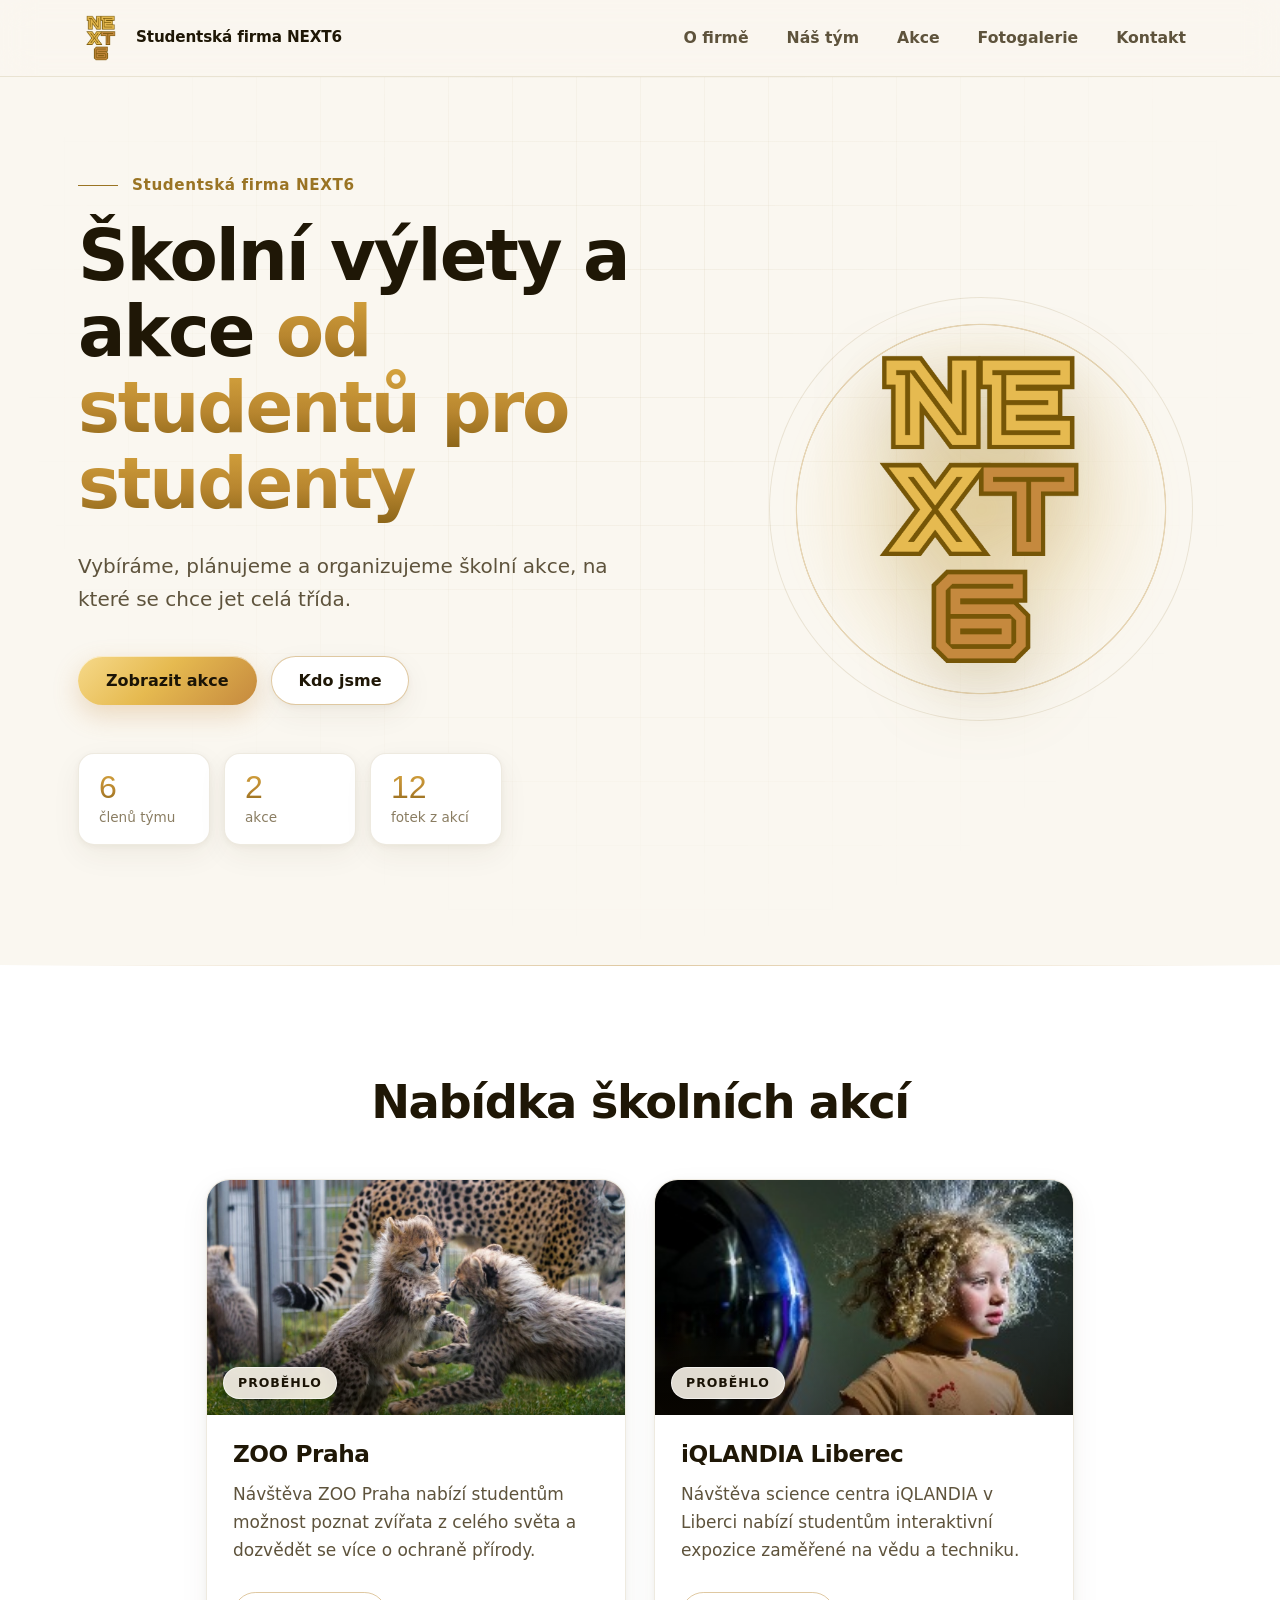
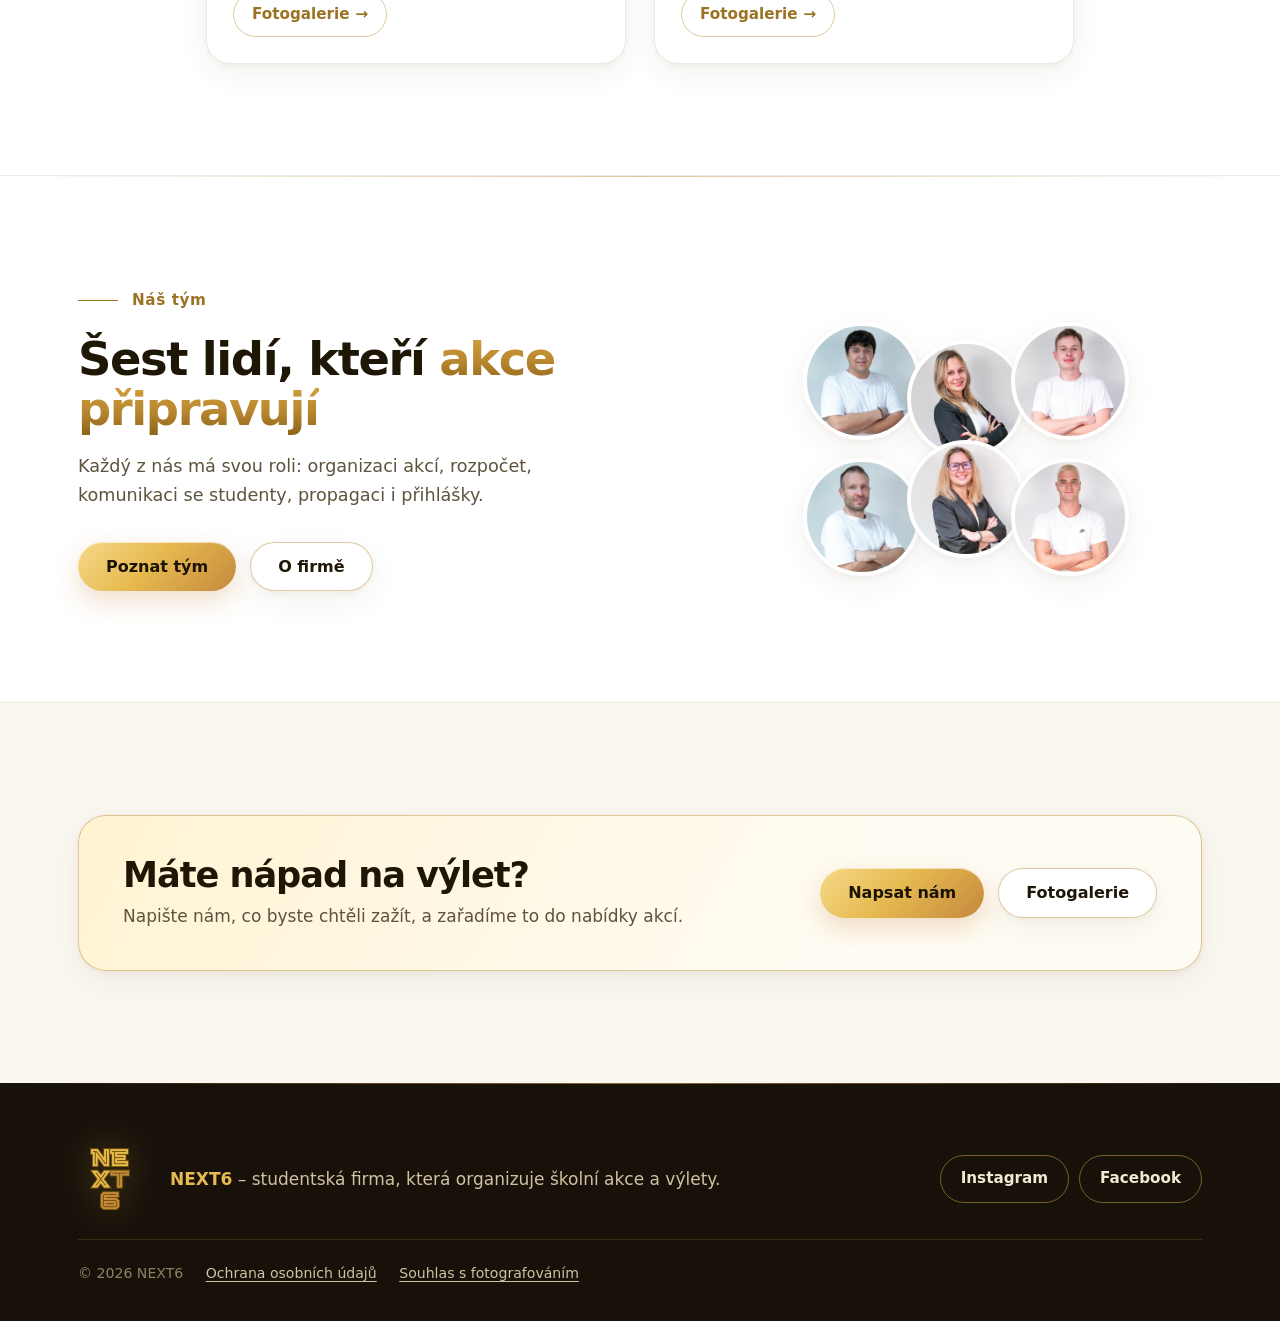
==== commit 92eb65b2: "Add files via upload" ====
--- a/index.html
+++ b/index.html
@@ -11,9 +11,7 @@
   <meta property="og:url" content="https://www.next6project.com/">
   <meta property="og:image" content="https://www.next6project.com/images/logo-next6.png">
   <link rel="icon" type="image/png" href="images/logo-next6.png">
-  <link rel="preconnect" href="https://fonts.googleapis.com">
-  <link rel="preconnect" href="https://fonts.gstatic.com" crossorigin>
-  <link href="https://fonts.googleapis.com/css2?family=Bungee&family=Figtree:wght@400;500;700;800&display=swap" rel="stylesheet">
+  <link rel="preload" href="fonts/figtree-400.woff2" as="font" type="font/woff2" crossorigin>
   <link rel="stylesheet" href="css/style.css">
   <script src="js/script.js" defer></script>
 </head>
@@ -40,15 +38,19 @@
 
   <main>
     <section class="hero">
-      <div class="obal">
-        <img class="hero__logo" src="images/logo-next6.png" alt="Logo NEXT6" width="500" height="500">
+      <div class="obal hero__obal">
         <div>
-          <h1>Školní výlety a akce od studentů pro studenty</h1>
-          <p class="hero__text">Jsme studentská firma NEXT6. Vybíráme, plánujeme a organizujeme školní akce, na které se chce jet celá třída.</p>
+          <p class="nadtitulek">Studentská firma NEXT6</p>
+          <h1>Školní výlety a akce <span class="zlaty-text">od studentů pro studenty</span></h1>
+          <p class="hero__text">Vybíráme, plánujeme a organizujeme školní akce, na které se chce jet celá třída.</p>
           <div class="tlacitka">
             <a class="tlacitko" href="akce.html">Zobrazit akce</a>
             <a class="tlacitko tlacitko--svetle" href="o-firme.html">Kdo jsme</a>
           </div>
+          <dl class="statistiky" id="statistiky" aria-label="NEXT6 v číslech"></dl>
+        </div>
+        <div class="hero__vizual">
+          <img class="hero__logo" src="images/logo-next6.png" alt="Logo NEXT6" width="500" height="500">
         </div>
       </div>
     </section>
@@ -60,14 +62,33 @@
       </div>
     </section>
 
+    <section class="sekce sekce--tonovana">
+      <div class="obal tym-nahled">
+        <div>
+          <p class="nadtitulek">Náš tým</p>
+          <h2>Šest lidí, kteří <span class="zlaty-text">akce připravují</span></h2>
+          <p class="tym-nahled__text">Každý z nás má svou roli: organizaci akcí, rozpočet, komunikaci se studenty, propagaci i přihlášky.</p>
+          <div class="tlacitka">
+            <a class="tlacitko" href="tym.html">Poznat tým</a>
+            <a class="tlacitko tlacitko--svetle" href="o-firme.html">O firmě</a>
+          </div>
+        </div>
+        <div class="tym-nahled__fotky" id="tym-nahled"></div>
+      </div>
+    </section>
+
     <section class="sekce">
       <div class="obal">
-        <nav class="rozcestnik" aria-label="Stránky webu">
-          <a href="o-firme.html"><h3>O firmě</h3><p>Co děláme a co znamená název NEXT6.</p></a>
-          <a href="tym.html"><h3>Náš tým</h3><p>Šest lidí a jejich role v projektu.</p></a>
-          <a href="fotogalerie.html"><h3>Fotogalerie</h3><p>Fotky z akcí, které jsme společně zažili.</p></a>
-          <a href="kontakt.html"><h3>Kontakt</h3><p>Kde nám napsat, když máte dotaz.</p></a>
-        </nav>
+        <div class="kontakt-pruh">
+          <div>
+            <h2>Máte nápad na výlet?</h2>
+            <p>Napište nám, co byste chtěli zažít, a zařadíme to do nabídky akcí.</p>
+          </div>
+          <div class="tlacitka">
+            <a class="tlacitko" href="kontakt.html">Napsat nám</a>
+            <a class="tlacitko tlacitko--svetle" href="fotogalerie.html">Fotogalerie</a>
+          </div>
+        </div>
       </div>
     </section>
 
@@ -81,7 +102,7 @@
         <a href="https://www.instagram.com/next6project/" target="_blank" rel="noopener">Instagram</a>
         <a href="https://www.facebook.com/next6project" target="_blank" rel="noopener">Facebook</a>
       </div>
-      <p class="paticka__spodek">© <span class="rok">2026</span> NEXT6</p>
+      <p class="paticka__spodek">© <span class="rok">2026</span> NEXT6 <a href="ochrana-osobnich-udaju.html">Ochrana osobních údajů</a> <a href="souhlas-s-fotografovanim.html">Souhlas s fotografováním</a></p>
     </div>
   </footer>
 
--- a/css/style.css
+++ b/css/style.css
@@ -1,546 +1,755 @@
 /* =========================================================
-   NEXT6 – společné styly pro všechny stránky
-   Barvy jsou převzaté z loga.
+   NEXT6 – moderní luxusní vzhled (světlá + zlatá)
+   Barvy vycházejí z loga.
    ========================================================= */
 
+/* ---------- Písma uložená na našem serveru (složka fonts/) ---------- */
+/* Návod ke stažení je v souboru fonts/JAK-STAHNOUT-PISMA.txt */
+@font-face { font-family: "Bungee";  font-style: normal; font-weight: 400; font-display: swap; src: url("../fonts/bungee-400.woff2") format("woff2"); }
+@font-face { font-family: "Figtree"; font-style: normal; font-weight: 400; font-display: swap; src: url("../fonts/figtree-400.woff2") format("woff2"); }
+@font-face { font-family: "Figtree"; font-style: normal; font-weight: 500; font-display: swap; src: url("../fonts/figtree-500.woff2") format("woff2"); }
+@font-face { font-family: "Figtree"; font-style: normal; font-weight: 700; font-display: swap; src: url("../fonts/figtree-700.woff2") format("woff2"); }
+@font-face { font-family: "Figtree"; font-style: normal; font-weight: 800; font-display: swap; src: url("../fonts/figtree-800.woff2") format("woff2"); }
+
 :root {
-  --zlata: #E6BA50;        /* výplň písmen N, E, X v logu */
-  --okr: #C5893E;          /* výplň písmen T a 6 v logu */
-  --obrys: #765607;        /* obrys loga */
-  --inkoust: #2E2206;      /* hlavní text */
-  --text-2: #5C4A1E;       /* vedlejší text */
-  --papir: #FFFFFF;
-  --papir-2: #FBF3DC;      /* světle zlatý podklad sekcí */
-  --linka: #E9DDBA;
-  --volno: #2F6B2A;        /* volná místa, odesláno */
-  --chyba: #A3261B;        /* chybové hlášky */
+  /* barvy loga */
+  --zlata: #E6BA50;
+  --zlata-svetla: #F6D98A;
+  --okr: #C5893E;
+  --obrys: #765607;
+
+  /* světlé plochy */
+  --pozadi: #FAF7F0;
+  --pozadi-2: #FFFFFF;
+  --povrch: #FFFFFF;
+  --povrch-2: #FFFCF4;
+  --linka: rgba(118, 86, 7, .12);
+  --linka-silna: rgba(184, 134, 47, .45);
+
+  /* text */
+  --text: #1F1706;
+  --text-2: #5E533C;
+  --text-3: #8A7D62;
+  --zlata-text: #9A7424;
+  --volno: #1E7A3A;
+  --chyba: #B3261E;
+
+  /* přechody */
+  --zlaty-prechod: linear-gradient(135deg, #F6D98A 0%, #E6BA50 45%, #C5893E 100%);
+  --zlaty-text: linear-gradient(180deg, #D6A43E 0%, #B8862F 55%, #8A6418 100%);
+
   --display: "Bungee", "Arial Black", Impact, sans-serif;
   --body: "Figtree", "Segoe UI", system-ui, -apple-system, sans-serif;
-  --sirka: 1120px;
+  --sirka: 1180px;
+  --radius: 20px;
+  --stin: 0 24px 60px rgba(70, 50, 10, .12);
+  --stin-maly: 0 2px 6px rgba(70, 50, 10, .05), 0 10px 30px rgba(70, 50, 10, .06);
   color-scheme: light;
 }
 
+/* ---------- Základ ---------- */
 *, *::before, *::after { box-sizing: border-box; }
 [hidden] { display: none !important; }
-html { scroll-behavior: smooth; }
+html { scroll-behavior: smooth; background: var(--pozadi); }
 body {
   margin: 0;
   min-height: 100vh;
   display: flex;
   flex-direction: column;
-  background: var(--papir);
-  color: var(--inkoust);
+  background: var(--pozadi);
+  color: var(--text);
   font-family: var(--body);
   font-size: 1.0625rem;
-  line-height: 1.6;
+  line-height: 1.65;
+  -webkit-font-smoothing: antialiased;
+  position: relative;
+}
+body::before {
+  content: ""; position: fixed; inset: 0; z-index: -1; pointer-events: none;
+  background:
+    radial-gradient(1000px 600px at 85% -10%, rgba(230, 186, 80, .20), transparent 60%),
+    radial-gradient(800px 500px at -10% 40%, rgba(197, 137, 62, .08), transparent 60%);
 }
 main { flex: 1; }
-img { max-width: 100%; display: block; }
-a { color: var(--obrys); }
-a:hover { color: var(--inkoust); }
-:focus-visible { outline: 3px solid var(--obrys); outline-offset: 3px; border-radius: 2px; }
-
-h1, h2, h3 { font-family: var(--display); font-weight: 400; line-height: 1.1; margin: 0; }
-h1 { font-size: clamp(2rem, 5vw, 3.4rem); }
-h2 { font-size: clamp(1.6rem, 3.5vw, 2.3rem); color: var(--obrys); }
-h3 { font-size: 1.25rem; }
+img { max-width: 100%; height: auto; display: block; }
+a { color: var(--zlata-text); text-underline-offset: 3px; }
+a:hover { color: var(--text); }
+::selection { background: rgba(230, 186, 80, .45); color: var(--text); }
+:focus-visible { outline: 2px solid var(--zlata-text); outline-offset: 3px; border-radius: 4px; }
+
+h1, h2, h3 {
+  font-family: var(--body); font-weight: 800; letter-spacing: -0.03em;
+  line-height: 1.08; margin: 0; color: var(--text);
+}
+h1 { font-size: clamp(2.4rem, 6vw, 4.4rem); }
+h2 { font-size: clamp(1.9rem, 4vw, 2.9rem); }
+h3 { font-size: 1.3rem; letter-spacing: -0.02em; line-height: 1.25; }
 p { margin: 0 0 1em; }
 
-.obal { max-width: var(--sirka); margin: 0 auto; padding: 0 24px; }
-.sekce { padding: 80px 0; }
-.sekce--tonovana { background: var(--papir-2); }
-.sekce__uvod { max-width: 62ch; margin: 14px 0 40px; color: var(--text-2); }
+.zlaty-text {
+  background: var(--zlaty-text);
+  -webkit-background-clip: text; background-clip: text; color: transparent;
+}
+
+.obal { max-width: var(--sirka); margin: 0 auto; padding: 0 28px; }
+.sekce { padding: 112px 0; position: relative; }
+.sekce--tonovana, .sekce--nabidka { background: var(--pozadi-2); }
+.sekce--tonovana, .sekce--nabidka { box-shadow: inset 0 -1px 0 var(--linka); }
+.sekce--tonovana::before, .sekce--nabidka::before {
+  content: ""; position: absolute; left: 0; right: 0; top: 0; height: 1px;
+  background: linear-gradient(90deg, transparent, var(--linka-silna), transparent);
+}
+.sekce__uvod { max-width: 60ch; margin: 18px 0 48px; color: var(--text-2); font-size: 1.1rem; }
 .skryte { position: absolute; width: 1px; height: 1px; overflow: hidden; clip: rect(0 0 0 0); white-space: nowrap; }
 
-/* ---------- Tlačítka (obrys a posunutý stín jako v logu) ---------- */
-.tlacitko {
-  display: inline-block;
-  font-family: var(--body);
-  font-weight: 700;
-  font-size: 1rem;
-  line-height: 1.3;
-  text-decoration: none;
-  color: var(--inkoust);
-  background: var(--zlata);
-  border: 3px solid var(--obrys);
-  border-radius: 6px;
-  padding: 11px 22px;
-  box-shadow: 4px 4px 0 var(--obrys);
-  transition: transform .12s ease, box-shadow .12s ease;
-  cursor: pointer;
-}
-.tlacitko:hover { color: var(--inkoust); transform: translate(2px, 2px); box-shadow: 2px 2px 0 var(--obrys); }
-.tlacitko:active { transform: translate(4px, 4px); box-shadow: 0 0 0 var(--obrys); }
-.tlacitko--svetle { background: var(--papir); }
-.tlacitka { display: flex; flex-wrap: wrap; gap: 16px; }
-
-/* ---------- Hlavička a menu ---------- */
-.hlavicka {
-  position: sticky; top: 0; z-index: 10;
-  background: rgba(255, 255, 255, .96);
-  border-bottom: 1px solid var(--linka);
-}
-.hlavicka .obal { display: flex; align-items: center; justify-content: space-between; height: 68px; }
-.znacka { display: flex; align-items: center; gap: 10px; text-decoration: none; color: var(--inkoust); }
-.znacka img { width: 44px; height: 44px; }
-.znacka span { font-weight: 700; font-size: .95rem; }
-.menu { display: flex; gap: 28px; list-style: none; margin: 0; padding: 0; }
-.menu a { text-decoration: none; color: var(--inkoust); font-weight: 500; padding: 6px 0; border-bottom: 3px solid transparent; }
-.menu a:hover { border-bottom-color: var(--zlata); }
-.menu a[aria-current="page"] { border-bottom-color: var(--obrys); font-weight: 700; }
-.menu-tlacitko {
-  display: none;
-  background: none; border: 3px solid var(--obrys); border-radius: 6px;
-  width: 44px; height: 44px; padding: 0; cursor: pointer;
-}
-.menu-tlacitko span, .menu-tlacitko span::before, .menu-tlacitko span::after {
-  display: block; width: 20px; height: 3px; background: var(--obrys); margin: 0 auto; position: relative; content: "";
-}
-.menu-tlacitko span::before { position: absolute; top: -7px; }
-.menu-tlacitko span::after { position: absolute; top: 7px; }
-
-/* ---------- Záhlaví podstránek ---------- */
-.stranka-zahlavi { background: var(--papir-2); border-bottom: 3px solid var(--obrys); padding: 56px 0 44px; }
-.stranka-zahlavi h1 { color: var(--obrys); }
-.stranka-zahlavi p { max-width: 60ch; color: var(--text-2); margin: 14px 0 0; font-size: 1.15rem; }
-
-/* ---------- Úvodní stránka ---------- */
-.hero { padding: 64px 0 80px; }
-.hero .obal { display: grid; grid-template-columns: minmax(0, 5fr) minmax(0, 6fr); gap: 56px; align-items: center; }
-.hero__logo { width: 100%; max-width: 440px; margin: 0 auto; }
-.hero h1 { margin-bottom: 20px; }
-.hero__text { font-size: 1.2rem; color: var(--text-2); max-width: 44ch; margin-bottom: 32px; }
-
-.rozcestnik { display: grid; grid-template-columns: repeat(2, minmax(0, 1fr)); gap: 0; border-top: 3px solid var(--obrys); }
-.rozcestnik a {
-  display: block; padding: 28px 8px 28px 0; text-decoration: none; color: var(--inkoust);
-  border-bottom: 1px solid var(--linka);
-}
-.rozcestnik a:nth-child(odd) { padding-right: 32px; border-right: 1px solid var(--linka); }
-.rozcestnik a:nth-child(even) { padding-left: 32px; }
-.rozcestnik h3 { color: var(--obrys); margin-bottom: 6px; }
-.rozcestnik p { margin: 0; color: var(--text-2); }
-.rozcestnik a:hover h3 { text-decoration: underline; text-decoration-thickness: 3px; text-underline-offset: 4px; }
-
-/* ---------- O firmě ---------- */
-.o-firme { display: grid; grid-template-columns: minmax(0, 1fr) minmax(0, 1fr); gap: 56px; align-items: start; }
-.o-firme__text p { max-width: 58ch; }
-.nazev-vyznam { display: grid; gap: 20px; }
-.nazev-vyznam__radek { display: grid; grid-template-columns: 120px 1fr; gap: 20px; align-items: center; }
-.nazev-vyznam__slovo {
-  font-family: var(--display); font-size: 2.4rem; line-height: 1;
-  text-align: center; padding: 14px 0 10px;
-  border: 3px solid var(--obrys); border-radius: 6px;
-}
-.nazev-vyznam__slovo--next { background: var(--zlata); }
-.nazev-vyznam__slovo--sest { background: var(--okr); }
-.nazev-vyznam__radek p { margin: 0; }
-.nabidka { list-style: none; padding: 0; margin: 24px 0 0; display: grid; gap: 10px; }
-.nabidka li { padding-left: 26px; position: relative; }
-.nabidka li::before {
-  content: ""; position: absolute; left: 0; top: .5em; width: 12px; height: 12px;
-  background: var(--zlata); border: 2px solid var(--obrys);
-}
-
-/* ---------- Tým ---------- */
-.tym { display: grid; grid-template-columns: repeat(3, minmax(0, 1fr)); gap: 44px 32px; }
-.clen__foto {
-  aspect-ratio: 1; width: 100%; max-width: 240px; margin-bottom: 16px;
-  border: 3px solid var(--obrys); border-radius: 6px; overflow: hidden;
-  background: var(--okr); display: grid; place-items: center;
-}
-.clen__foto img { width: 100%; height: 100%; object-fit: cover; }
-.clen__inicialy { font-family: var(--display); font-size: 3rem; color: var(--papir); }
-.clen__role { font-weight: 700; color: var(--obrys); margin: 6px 0 4px; }
-.clen__popis { color: var(--text-2); margin: 0; }
-
-/* ---------- Nabídka školních akcí ---------- */
-.sekce--nabidka { background: #F4F1EA; }
-.nabidka-nadpis {
-  font-family: var(--body); font-weight: 800; letter-spacing: -0.02em;
-  font-size: clamp(1.8rem, 4vw, 2.4rem); color: #1B1A17;
-  text-align: center; margin: 0 0 40px;
-}
-.katalog {
-  display: grid; gap: 32px;
-  grid-template-columns: repeat(auto-fit, minmax(280px, 400px));
-  justify-content: center;
-}
-.zajezd {
-  display: flex; flex-direction: column;
-  background: #FFFFFF;
-  border: 1px solid #E3DED3; border-radius: 14px;
-  overflow: hidden;
-}
-.zajezd__obrazek {
-  position: relative; display: block; aspect-ratio: 5 / 2; overflow: hidden;
-  background: var(--papir-2);
-}
-.zajezd__obrazek img, .detail-hlava__obrazek img { position: absolute; inset: 0; }
-.zajezd__obrazek img { width: 100%; height: 100%; object-fit: cover; }
-.odznak {
-  position: absolute; left: 14px; bottom: 14px;
-  background: #15803D; color: #FFFFFF;
-  font-weight: 700; font-size: .95rem; line-height: 1;
-  padding: 8px 12px; border-radius: 6px;
-}
-.odznak--zavreno { background: #57534E; }
-.zajezd__telo { display: flex; flex-direction: column; flex: 1; padding: 20px 20px 20px; }
-.zajezd h3 {
-  font-family: var(--body); font-weight: 700; font-size: 1.25rem;
-  color: #1B1A17; margin-bottom: 12px;
-}
-.zajezd h3 a { color: inherit; text-decoration: none; }
-.zajezd h3 a:hover { text-decoration: underline; text-underline-offset: 3px; }
-.zajezd__popis { color: #6B665C; line-height: 1.65; margin-bottom: 28px; }
+.nadtitulek {
+  display: flex; align-items: center; gap: 14px;
+  color: var(--zlata-text); font-weight: 700; font-size: .95rem; letter-spacing: .04em;
+  margin: 0 0 20px;
+}
+.nadtitulek::before { content: ""; width: 40px; height: 1px; background: var(--zlata-text); }
+
+/* ---------- Tlačítka ---------- */
+.tlacitka { display: flex; flex-wrap: wrap; gap: 14px; }
+.tlacitko, .tlacitko-zlate {
+  display: inline-flex; align-items: center; justify-content: center; gap: 8px;
+  font-family: var(--body); font-weight: 800; font-size: 1rem; line-height: 1.2;
+  text-decoration: none; cursor: pointer;
+  color: #1B1406; background: var(--zlaty-prechod);
+  border: 0; border-radius: 999px; padding: 15px 28px;
+  box-shadow: 0 10px 26px rgba(197, 137, 62, .28), inset 0 1px 0 rgba(255, 255, 255, .6);
+  transition: transform .18s ease, box-shadow .18s ease, background-color .18s ease, color .18s ease;
+}
+.tlacitko:hover, .tlacitko-zlate:hover {
+  color: #1B1406; transform: translateY(-2px);
+  box-shadow: 0 16px 36px rgba(197, 137, 62, .36), inset 0 1px 0 rgba(255, 255, 255, .6);
+}
+.tlacitko:active, .tlacitko-zlate:active { transform: translateY(0); }
+.tlacitko--svetle {
+  color: var(--text); background: #FFFFFF;
+  box-shadow: inset 0 0 0 1px var(--linka-silna), var(--stin-maly);
+}
+.tlacitko--svetle:hover {
+  color: var(--text); background: #FFF8E6;
+  box-shadow: inset 0 0 0 1px var(--zlata), 0 12px 28px rgba(70, 50, 10, .10);
+}
+.tlacitko-zlate { width: 100%; border-radius: 14px; padding: 17px 24px; font-size: 1.05rem; }
+.tlacitko-zlate[disabled], .formular__odeslat .tlacitko[disabled] { filter: saturate(.4); cursor: wait; transform: none; }
+
 .tlacitko-obrys {
   margin-top: auto; align-self: flex-start;
-  display: inline-block; text-decoration: none;
-  font-weight: 700; font-size: .95rem; color: #9A7424;
-  border: 2px solid #C9A24A; border-radius: 999px;
-  padding: 8px 16px; background: transparent;
-  transition: background-color .15s ease, color .15s ease;
-}
-.tlacitko-obrys:hover { background: #C9A24A; color: #FFFFFF; }
-
-.cena__popisek { display: block; font-size: .85rem; color: var(--text-2); }
-.cena__castka { display: block; font-family: var(--display); font-size: 1.6rem; line-height: 1.1; color: var(--inkoust); }
-.stav { font-weight: 700; font-size: .95rem; margin: 0 0 14px; }
+  display: inline-flex; align-items: center; gap: 6px;
+  text-decoration: none; font-weight: 700; font-size: .95rem;
+  color: var(--zlata-text);
+  border: 1px solid var(--linka-silna); border-radius: 999px;
+  padding: 9px 18px; background: transparent;
+  transition: background-color .18s ease, color .18s ease, border-color .18s ease;
+}
+.tlacitko-obrys span { transition: transform .18s ease; }
+.tlacitko-obrys:hover { background: var(--zlaty-prechod); border-color: transparent; color: #1B1406; }
+.tlacitko-obrys:hover span { transform: translateX(3px); }
+
+.zpet {
+  display: inline-flex; align-items: center; gap: 8px;
+  font-weight: 700; text-decoration: none; margin-bottom: 36px; color: var(--text-2);
+}
+.zpet::before { content: "←"; color: var(--zlata-text); transition: transform .18s ease; }
+.zpet:hover { color: var(--zlata-text); }
+.zpet:hover::before { transform: translateX(-3px); }
+
+/* ---------- Hlavička ---------- */
+.hlavicka {
+  position: sticky; top: 0; z-index: 20;
+  background: rgba(250, 247, 240, .78);
+  -webkit-backdrop-filter: blur(16px) saturate(140%);
+  backdrop-filter: blur(16px) saturate(140%);
+  border-bottom: 1px solid var(--linka);
+}
+.hlavicka .obal { display: flex; align-items: center; justify-content: space-between; height: 76px; }
+.znacka { display: flex; align-items: center; gap: 12px; text-decoration: none; color: var(--text); }
+.znacka img { width: 46px; height: 46px; }
+.znacka span { font-weight: 700; font-size: .95rem; letter-spacing: -0.01em; }
+.znacka:hover { color: var(--zlata-text); }
+.menu { display: flex; gap: 6px; list-style: none; margin: 0; padding: 0; }
+.menu a {
+  display: block; text-decoration: none; color: var(--text-2);
+  font-weight: 600; font-size: .98rem;
+  padding: 9px 16px; border-radius: 999px;
+  transition: color .15s ease, background-color .15s ease;
+}
+.menu a:hover { color: var(--text); background: rgba(230, 186, 80, .14); }
+.menu a[aria-current="page"] { color: #1B1406; background: var(--zlaty-prechod); }
+.menu-tlacitko {
+  display: none; cursor: pointer; padding: 0;
+  width: 46px; height: 46px; border-radius: 50%;
+  background: #FFFFFF; border: 1px solid var(--linka-silna);
+}
+.menu-tlacitko span, .menu-tlacitko span::before, .menu-tlacitko span::after {
+  display: block; width: 18px; height: 2px; background: var(--zlata-text); margin: 0 auto; position: relative; content: ""; border-radius: 2px;
+}
+.menu-tlacitko span::before { position: absolute; top: -6px; }
+.menu-tlacitko span::after { position: absolute; top: 6px; }
+
+/* ---------- Úvodní stránka ---------- */
+.hero { position: relative; overflow: hidden; padding: 96px 0 120px; }
+.hero::before, .stranka-zahlavi::before, .kontakt-hero::before, .stranka-404::before {
+  content: ""; position: absolute; inset: 0; pointer-events: none;
+  background-image:
+    linear-gradient(rgba(118, 86, 7, .05) 1px, transparent 1px),
+    linear-gradient(90deg, rgba(118, 86, 7, .05) 1px, transparent 1px);
+  background-size: 64px 64px;
+  -webkit-mask-image: radial-gradient(ellipse at 50% 30%, #000 10%, transparent 70%);
+  mask-image: radial-gradient(ellipse at 50% 30%, #000 10%, transparent 70%);
+}
+.hero__obal { position: relative; display: grid; grid-template-columns: minmax(0, 7fr) minmax(0, 5fr); gap: 64px; align-items: center; }
+.hero h1 { margin-bottom: 28px; }
+.hero__text { font-size: 1.25rem; color: var(--text-2); max-width: 46ch; margin-bottom: 40px; }
+.hero__vizual { position: relative; display: grid; place-items: center; aspect-ratio: 1; }
+.hero__vizual::before {
+  content: ""; position: absolute; inset: 6%; border-radius: 50%;
+  background: radial-gradient(circle, rgba(230, 186, 80, .38) 0%, rgba(230, 186, 80, .10) 45%, transparent 70%);
+  filter: blur(10px);
+}
+.hero__vizual::after {
+  content: ""; position: absolute; inset: 2%; border-radius: 50%;
+  border: 1px solid var(--linka);
+  background: radial-gradient(circle, transparent 0 61.5%, rgba(184, 134, 47, .30) 61.7% 62%, transparent 62.2%);
+}
+.hero__logo {
+  position: relative; z-index: 1; width: 72%; max-width: 380px;
+  filter: drop-shadow(0 24px 36px rgba(118, 86, 7, .22));
+  animation: vznaseni 7s ease-in-out infinite;
+}
+@keyframes vznaseni { 0%, 100% { transform: translateY(0); } 50% { transform: translateY(-10px); } }
+
+.statistiky { display: flex; flex-wrap: wrap; gap: 14px; margin: 48px 0 0; }
+.statistiky div {
+  min-width: 132px; padding: 16px 20px; border-radius: 16px;
+  background: var(--povrch); border: 1px solid var(--linka); box-shadow: var(--stin-maly);
+}
+.statistiky dt { font-size: .85rem; color: var(--text-3); }
+.statistiky dd {
+  margin: 0; font-family: var(--display); font-size: 2rem; line-height: 1.1;
+  background: var(--zlaty-text); -webkit-background-clip: text; background-clip: text; color: transparent;
+}
+.statistiky div { display: flex; flex-direction: column; }
+.statistiky dd { order: -1; }
+
+.tym-nahled { display: grid; grid-template-columns: minmax(0, 6fr) minmax(0, 5fr); gap: 56px; align-items: center; }
+.tym-nahled h2 { margin-bottom: 18px; }
+.tym-nahled__text { color: var(--text-2); font-size: 1.1rem; max-width: 46ch; margin-bottom: 32px; }
+.tym-nahled__fotky { display: flex; flex-wrap: wrap; justify-content: center; gap: 0 0; max-width: 340px; margin: 0 auto; }
+.tym-nahled__clen {
+  position: relative; display: grid; place-items: center;
+  width: 118px; height: 118px; margin: 0 -14px 0 0; border-radius: 50%;
+  overflow: hidden; text-decoration: none;
+  border: 4px solid var(--povrch); background: #F4EEDF;
+  box-shadow: var(--stin-maly);
+  transition: transform .2s ease, box-shadow .2s ease, z-index 0s;
+}
+.tym-nahled__clen:nth-child(even) { transform: translateY(18px); }
+.tym-nahled__clen img { width: 100%; height: 100%; object-fit: cover; }
+.tym-nahled__clen.bez-fotky span {
+  font-family: var(--display); font-size: 1.8rem;
+  background: var(--zlaty-text); -webkit-background-clip: text; background-clip: text; color: transparent;
+}
+.tym-nahled__clen:hover { z-index: 2; transform: translateY(-6px) scale(1.06); box-shadow: var(--stin); }
+.tym-nahled__clen:nth-child(even):hover { transform: translateY(12px) scale(1.06); }
+
+/* ---------- Záhlaví podstránek ---------- */
+.stranka-zahlavi {
+  position: relative; overflow: hidden;
+  padding: 96px 0 72px; border-bottom: 1px solid var(--linka);
+  background: radial-gradient(900px 420px at 80% -20%, rgba(230, 186, 80, .28), transparent 65%), linear-gradient(180deg, #FFFCF4, var(--pozadi));
+}
+.stranka-zahlavi .obal { position: relative; }
+.stranka-zahlavi .obal::before {
+  content: "NEXT6"; display: flex; align-items: center;
+  font-weight: 700; font-size: .9rem; letter-spacing: .08em; color: var(--zlata-text);
+  margin-bottom: 18px; padding-left: 54px;
+  background: linear-gradient(var(--zlata-text), var(--zlata-text)) left center / 40px 1px no-repeat;
+}
+.stranka-zahlavi h1 {
+  background: var(--zlaty-text); -webkit-background-clip: text; background-clip: text; color: transparent;
+  padding-bottom: 6px;
+}
+.stranka-zahlavi p { max-width: 58ch; color: var(--text-2); margin: 18px 0 0; font-size: 1.2rem; }
+
+/* ---------- O firmě ---------- */
+.o-firme { display: grid; grid-template-columns: minmax(0, 1fr) minmax(0, 1fr); gap: 72px; align-items: start; }
+.o-firme__text p { max-width: 56ch; color: var(--text-2); font-size: 1.08rem; }
+.nazev-vyznam { display: grid; gap: 18px; }
+.nazev-vyznam h2 { margin-bottom: 10px; }
+.nazev-vyznam__radek {
+  display: grid; grid-template-columns: 132px 1fr; gap: 24px; align-items: center;
+  padding: 18px; border-radius: var(--radius);
+  background: var(--povrch); border: 1px solid var(--linka); box-shadow: var(--stin-maly);
+}
+.nazev-vyznam__slovo {
+  font-family: var(--display); font-size: 2.3rem; line-height: 1; text-align: center;
+  padding: 22px 0 18px; border-radius: 14px;
+  background: #FFF8E6; border: 1px solid var(--linka-silna);
+}
+.nazev-vyznam__slovo--next { color: #C9972F; }
+.nazev-vyznam__slovo--sest { color: #B06F24; }
+.nazev-vyznam__radek p { margin: 0; color: var(--text-2); }
+.nazev-vyznam__radek strong { color: var(--text); }
+.nabidka { list-style: none; padding: 0; margin: 28px 0 0; display: grid; gap: 12px; }
+.nabidka li { padding-left: 30px; position: relative; color: var(--text); }
+.nabidka li::before {
+  content: ""; position: absolute; left: 4px; top: .55em; width: 9px; height: 9px;
+  background: var(--zlaty-prechod); transform: rotate(45deg); border-radius: 1px;
+  box-shadow: 0 0 10px rgba(230, 186, 80, .45);
+}
+
+/* ---------- Tým ---------- */
+.tym { display: grid; grid-template-columns: repeat(3, minmax(0, 1fr)); gap: 28px; }
+.clen {
+  padding: 18px 18px 24px; border-radius: 24px;
+  background: var(--povrch); border: 1px solid var(--linka); box-shadow: var(--stin-maly);
+  transition: transform .2s ease, border-color .2s ease, box-shadow .2s ease;
+}
+.clen:hover { transform: translateY(-4px); border-color: var(--linka-silna); box-shadow: var(--stin); }
+.clen__foto {
+  position: relative; aspect-ratio: 1; width: 100%; margin-bottom: 20px;
+  border-radius: 16px; overflow: hidden;
+  background: radial-gradient(circle at 30% 25%, rgba(230, 186, 80, .35), transparent 60%), #F4EEDF;
+  display: grid; place-items: center;
+}
+.clen__foto::after {
+  content: ""; position: absolute; inset: 0; border-radius: inherit; pointer-events: none;
+  box-shadow: inset 0 0 0 1px rgba(118, 86, 7, .08);
+}
+.clen__foto img { width: 100%; height: 100%; object-fit: cover; transition: transform .5s ease; }
+.clen:hover .clen__foto img { transform: scale(1.04); }
+.clen__inicialy {
+  font-family: var(--display); font-size: 3.4rem;
+  background: var(--zlaty-text); -webkit-background-clip: text; background-clip: text; color: transparent;
+}
+.clen h3 { padding: 0 6px; }
+.clen__role { font-weight: 700; color: var(--zlata-text); margin: 6px 0 6px; padding: 0 6px; font-size: .98rem; }
+.clen__popis { color: var(--text-2); margin: 0; padding: 0 6px; font-size: .96rem; }
+
+/* ---------- Nabídka akcí ---------- */
+.nabidka-nadpis { text-align: center; margin: 0 0 52px; }
+.katalog {
+  display: grid; gap: 28px;
+  grid-template-columns: repeat(auto-fit, minmax(290px, 420px));
+  justify-content: center;
+}
+.zajezd {
+  position: relative; display: flex; flex-direction: column;
+  background: var(--povrch); box-shadow: var(--stin-maly);
+  border: 1px solid var(--linka); border-radius: 24px; overflow: hidden;
+  transition: transform .25s ease, border-color .25s ease, box-shadow .25s ease;
+}
+.zajezd:hover { transform: translateY(-6px); border-color: var(--linka-silna); box-shadow: var(--stin); }
+.zajezd__obrazek {
+  position: relative; display: block; aspect-ratio: 16 / 9; overflow: hidden;
+  background: #F4EEDF;
+}
+.zajezd__obrazek img, .detail-hlava__obrazek img { position: absolute; inset: 0; }
+.zajezd__obrazek img { width: 100%; height: 100%; object-fit: cover; transition: transform .6s ease; }
+.zajezd:hover .zajezd__obrazek img { transform: scale(1.05); }
+.zajezd__obrazek::after {
+  content: ""; position: absolute; inset: 0; pointer-events: none;
+  background: linear-gradient(180deg, transparent 55%, rgba(20, 14, 4, .45));
+}
+.odznak {
+  position: absolute; left: 16px; bottom: 16px; z-index: 1;
+  font-weight: 800; font-size: .78rem; letter-spacing: .08em; line-height: 1;
+  padding: 9px 14px; border-radius: 999px;
+  color: #1B1406;
+  background: rgba(255, 250, 238, .88);
+  -webkit-backdrop-filter: blur(8px); backdrop-filter: blur(8px);
+  border: 1px solid rgba(255, 255, 255, .6);
+  box-shadow: 0 6px 18px rgba(0, 0, 0, .15);
+}
+.odznak--zavreno { color: var(--text-2); }
+.zajezd__telo { display: flex; flex-direction: column; flex: 1; padding: 24px 26px 26px; }
+.zajezd h3 { font-size: 1.45rem; margin-bottom: 12px; }
+.zajezd h3 a { color: inherit; text-decoration: none; }
+.zajezd h3 a::after { content: ""; position: absolute; inset: 0; }
+.zajezd .tlacitko-obrys { position: relative; z-index: 1; }
+.zajezd__popis { color: var(--text-2); margin-bottom: 28px; }
+
+.cena__popisek { display: block; font-size: .85rem; color: var(--text-3); }
+.cena__castka {
+  display: block; font-family: var(--display); font-size: 1.8rem; line-height: 1.15;
+  background: var(--zlaty-text); -webkit-background-clip: text; background-clip: text; color: transparent;
+}
+.stav { font-weight: 700; font-size: .95rem; margin: 0 0 18px; }
 .stav--volno { color: var(--volno); }
-.stav--zavreno { color: var(--text-2); }
+.stav--zavreno { color: var(--text-3); }
 .stitek {
   display: inline-block; align-self: flex-start;
-  font-size: .85rem; font-weight: 700; color: var(--obrys);
-  background: var(--papir-2); border: 2px solid var(--obrys); border-radius: 4px;
-  padding: 1px 8px; margin-bottom: 10px;
-}
-
-.prazdne { border: 3px dashed var(--okr); border-radius: 8px; padding: 36px 32px; background: var(--papir); }
+  font-size: .8rem; font-weight: 700; color: var(--zlata-text);
+  border: 1px solid var(--linka-silna); border-radius: 999px;
+  padding: 3px 12px; margin-bottom: 14px;
+}
+
+.prazdne {
+  border: 1px dashed var(--linka-silna); border-radius: var(--radius);
+  padding: 40px 36px; background: var(--povrch); text-align: center; box-shadow: var(--stin-maly);
+}
 .prazdne h3 { margin-bottom: 10px; }
+.prazdne p { color: var(--text-2); }
 .prazdne p:last-child { margin-bottom: 0; }
 
 /* ---------- Detail akce ---------- */
-.zpet { display: inline-block; font-weight: 700; margin-bottom: 28px; }
-.detail-hlava { display: grid; grid-template-columns: minmax(0, 6fr) minmax(0, 5fr); gap: 44px; align-items: start; }
+.detail-hlava { display: grid; grid-template-columns: minmax(0, 6fr) minmax(0, 5fr); gap: 56px; align-items: center; }
 .detail-hlava__obrazek {
-  position: relative; aspect-ratio: 4 / 3; background: var(--okr);
-  border: 3px solid var(--obrys); border-radius: 8px; overflow: hidden;
-  box-shadow: 8px 8px 0 var(--zlata);
+  position: relative; aspect-ratio: 4 / 3; background: #F4EEDF;
+  border-radius: 28px; overflow: hidden;
+  border: 1px solid var(--linka);
+  box-shadow: var(--stin), 0 0 0 8px #FFFFFF;
 }
 .detail-hlava__obrazek img { width: 100%; height: 100%; object-fit: cover; }
-.detail-hlava h1 { color: var(--inkoust); margin-bottom: 10px; }
-.detail-hlava__termin { font-weight: 700; color: var(--obrys); font-size: 1.15rem; margin-bottom: 4px; }
-.detail-hlava__misto { color: var(--text-2); margin-bottom: 24px; }
+.detail-hlava h1 { margin-bottom: 14px; font-size: clamp(2.2rem, 5vw, 3.6rem); }
+.detail-hlava__termin { font-weight: 700; color: var(--zlata-text); font-size: 1.15rem; margin-bottom: 4px; }
+.detail-hlava__misto { color: var(--text-2); margin-bottom: 26px; }
 .detail-hlava .cena { margin-bottom: 18px; }
-.detail-hlava .cena__castka { font-size: 2.2rem; }
-
-.detail-telo { display: grid; grid-template-columns: minmax(0, 7fr) minmax(0, 4fr); gap: 56px; margin-top: 64px; align-items: start; }
+.detail-hlava .cena__castka { font-size: 2.4rem; }
+
+.detail-telo { display: grid; grid-template-columns: minmax(0, 7fr) minmax(0, 4fr); gap: 64px; margin-top: 88px; align-items: start; }
 .detail-telo--bez-boxu { grid-template-columns: minmax(0, 1fr); }
-.detail-telo section + section { margin-top: 40px; }
-.detail-telo h2 { font-size: 1.5rem; margin-bottom: 14px; }
-.detail-telo p { max-width: 62ch; }
-
-.program { list-style: none; margin: 0; padding: 0; border-left: 3px solid var(--obrys); }
-.program li { display: grid; grid-template-columns: 70px 1fr; gap: 12px; padding: 8px 0 8px 18px; position: relative; }
+.detail-telo section + section { margin-top: 48px; }
+.detail-telo h2 { font-size: 1.7rem; margin-bottom: 16px; }
+.detail-telo p { max-width: 62ch; color: var(--text-2); font-size: 1.08rem; }
+
+.program { list-style: none; margin: 0; padding: 0; border-left: 1px solid var(--linka-silna); }
+.program li { display: grid; grid-template-columns: 76px 1fr; gap: 12px; padding: 10px 0 10px 24px; position: relative; }
 .program li::before {
-  content: ""; position: absolute; left: -9px; top: 15px; width: 15px; height: 15px;
-  background: var(--zlata); border: 3px solid var(--obrys); border-radius: 50%;
-}
-.program__cas { font-weight: 700; color: var(--obrys); }
-
-.info-box { position: sticky; top: 92px; border: 3px solid var(--obrys); border-radius: 8px; background: var(--papir-2); padding: 24px; }
+  content: ""; position: absolute; left: -6px; top: 17px; width: 11px; height: 11px;
+  background: var(--zlaty-prechod); border-radius: 50%;
+  box-shadow: 0 0 0 4px var(--pozadi), 0 0 10px rgba(230, 186, 80, .5);
+}
+.program__cas { font-weight: 800; color: var(--zlata-text); }
+
+.info-box {
+  position: sticky; top: 100px; padding: 28px; border-radius: var(--radius);
+  background: var(--povrch); box-shadow: var(--stin-maly);
+  border: 1px solid var(--linka);
+}
 .info-box h2 { font-size: 1.25rem; }
 .info-box dl { margin: 0; }
-.info-box dl div { padding: 10px 0; border-bottom: 1px solid var(--linka); }
+.info-box dl div { padding: 12px 0; border-bottom: 1px solid var(--linka); }
 .info-box dl div:last-child { border-bottom: none; }
-.info-box dt { font-size: .85rem; color: var(--text-2); }
+.info-box dt { font-size: .85rem; color: var(--text-3); }
 .info-box dd { margin: 0; font-weight: 700; }
-.info-box__poznamka { font-size: .9rem; color: var(--text-2); margin: 14px 0 0; }
-
-/* ---------- Přihláška ---------- */
-.prihlaska { scroll-margin-top: 90px; margin-top: 72px; padding-top: 56px; border-top: 3px solid var(--obrys); }
-.prihlaska > h2 { margin-bottom: 8px; }
-.prihlaska__uvod { color: var(--text-2); max-width: 62ch; margin-bottom: 32px; }
-.formular {
-  display: grid; grid-template-columns: repeat(2, minmax(0, 1fr)); gap: 20px 24px;
-  max-width: 760px; padding: 32px; background: var(--papir-2);
-  border: 3px solid var(--obrys); border-radius: 8px;
-}
-.pole { display: flex; flex-direction: column; gap: 6px; }
-.pole--cele { grid-column: 1 / -1; }
-.pole label { font-weight: 700; }
-.pole label .nepovinne { font-weight: 400; color: var(--text-2); }
-.pole input, .pole textarea {
-  font: inherit; color: var(--inkoust); background: var(--papir);
-  border: 2px solid #B89A55; border-radius: 6px; padding: 10px 12px; width: 100%;
-}
-.pole input, .pole textarea, .zaskrt input { scroll-margin-top: 110px; }
-.pole textarea { min-height: 96px; resize: vertical; }
-.pole input:focus, .pole textarea:focus { outline: 3px solid var(--zlata); outline-offset: 0; border-color: var(--obrys); }
-.pole [aria-invalid="true"] { border-color: var(--chyba); }
-.pole__chyba { color: var(--chyba); font-size: .9rem; font-weight: 700; margin: 0; }
+.info-box__poznamka { font-size: .88rem; color: var(--text-3); margin: 14px 0 0; }
+
+/* ---------- Přihláška na akci ---------- */
+.prihlaska { scroll-margin-top: 100px; margin-top: 88px; padding-top: 64px; border-top: 1px solid var(--linka); }
+.prihlaska > h2 { margin-bottom: 10px; }
+.prihlaska__uvod { color: var(--text-2); max-width: 62ch; margin-bottom: 20px; }
+.prihlaska__uvod + .prihlaska__uvod { margin-bottom: 32px; font-size: .95rem; color: var(--text-3); }
+
+.formular, .kontakt-karta {
+  position: relative; border-radius: 26px;
+  background: var(--povrch);
+  border: 1px solid var(--linka);
+  box-shadow: var(--stin);
+}
+.formular::before, .kontakt-karta::before {
+  content: ""; position: absolute; left: 40px; right: 40px; top: -1px; height: 1px;
+  background: linear-gradient(90deg, transparent, var(--zlata), transparent);
+}
+.formular { display: grid; grid-template-columns: repeat(2, minmax(0, 1fr)); gap: 20px 18px; max-width: 780px; padding: 36px; }
+.pole, .k-pole { display: flex; flex-direction: column; gap: 8px; }
+.pole--cele, .k-pole--cele { grid-column: 1 / -1; }
+.pole label, .k-pole label { font-size: .88rem; color: var(--text-2); font-weight: 600; }
+.pole label .nepovinne { font-weight: 400; color: var(--text-3); }
+.pole input, .pole textarea, .k-pole input, .k-pole textarea {
+  font: inherit; color: var(--text); width: 100%;
+  background: #FFFCF4;
+  border: 1px solid rgba(118, 86, 7, .2); border-radius: 12px;
+  padding: 13px 15px; scroll-margin-top: 110px;
+  transition: border-color .15s ease, box-shadow .15s ease;
+}
+.pole textarea { min-height: 110px; resize: vertical; }
+.k-pole textarea { resize: vertical; min-height: 160px; }
+.pole input::placeholder, .k-pole input::placeholder { color: var(--text-3); }
+.pole input:focus, .pole textarea:focus, .k-pole input:focus, .k-pole textarea:focus {
+  outline: none; border-color: var(--zlata); background: #FFFFFF; box-shadow: 0 0 0 4px rgba(230, 186, 80, .22);
+}
+.pole [aria-invalid="true"], .k-pole [aria-invalid="true"] { border-color: var(--chyba); }
+.pole__chyba { color: var(--chyba); font-size: .88rem; font-weight: 600; margin: 0; }
 .pole__chyba:empty { display: none; }
-.zaskrt { grid-column: 1 / -1; display: grid; grid-template-columns: 22px 1fr; gap: 10px; align-items: start; }
-.zaskrt input { width: 20px; height: 20px; margin: 3px 0 0; accent-color: var(--obrys); }
-.zaskrt label { font-weight: 400; }
+.zaskrt { grid-column: 1 / -1; display: grid; grid-template-columns: 22px 1fr; gap: 12px; align-items: start; }
+.zaskrt input { width: 20px; height: 20px; margin: 3px 0 0; accent-color: #B8862F; scroll-margin-top: 110px; }
+.zaskrt label { color: var(--text-2); }
 .zaskrt .pole__chyba { grid-column: 2; }
 .formular__odeslat { grid-column: 1 / -1; display: flex; align-items: center; gap: 16px; flex-wrap: wrap; }
-.formular__odeslat .tlacitko[disabled] { opacity: .6; cursor: wait; transform: none; }
-.formular__stav { margin: 0; font-weight: 700; color: var(--chyba); }
+.formular__stav { margin: 0; font-weight: 600; color: var(--chyba); }
 
 .potvrzeni {
-  max-width: 760px; padding: 32px; background: var(--papir);
-  border: 3px solid var(--volno); border-radius: 8px; box-shadow: 8px 8px 0 var(--zlata);
-}
-.potvrzeni h3 { color: var(--volno); font-size: 1.6rem; margin-bottom: 10px; }
+  max-width: 780px; padding: 36px; border-radius: 26px;
+  background: #F1FAF3;
+  border: 1px solid rgba(30, 122, 58, .35);
+}
+.potvrzeni h3 { color: var(--volno); font-size: 1.7rem; margin-bottom: 10px; }
+.potvrzeni p { color: var(--text-2); }
 .potvrzeni:focus { outline: none; }
 
-.vlozeny-formular { max-width: 760px; border: 3px solid var(--obrys); border-radius: 8px; overflow: hidden; background: var(--papir); }
+.vlozeny-formular {
+  max-width: 780px; border-radius: 22px; overflow: hidden; background: #FFF;
+  border: 1px solid var(--linka); box-shadow: var(--stin);
+}
 .vlozeny-formular iframe { display: block; width: 100%; height: 1000px; border: 0; }
-
-@media (max-width: 860px) {
-  .katalog { grid-template-columns: minmax(0, 1fr); }
-  .detail-hlava, .detail-telo { grid-template-columns: 1fr; gap: 32px; }
-  .detail-telo { margin-top: 48px; }
-  .info-box { position: static; }
-}
-@media (max-width: 560px) {
-  .formular { grid-template-columns: 1fr; padding: 22px 18px; }
-}
-
-/* ---------- Fotogalerie ---------- */
-.galerie-akce + .galerie-akce { margin-top: 56px; }
-.galerie-akce { scroll-margin-top: 90px; }
-.galerie-akce h2 { margin-bottom: 6px; }
-.galerie-akce__odkaz { margin-bottom: 20px; font-weight: 700; }
-.galerie-akce h2:last-of-type + .galerie { margin-top: 20px; }
-.galerie__prazdna { color: var(--text-2); margin: 0; }
-.galerie:empty { display: none; }
-.galerie { display: grid; grid-template-columns: repeat(auto-fill, minmax(220px, 1fr)); gap: 16px; }
-.galerie button {
-  padding: 0; border: 3px solid var(--obrys); border-radius: 6px; overflow: hidden;
-  aspect-ratio: 4 / 3; cursor: zoom-in; background: var(--papir-2);
-}
-.galerie img { width: 100%; height: 100%; object-fit: cover; }
-
-.nahled { border: none; padding: 0; background: transparent; max-width: min(94vw, 1100px); overflow: visible; }
-.nahled::backdrop { background: rgba(30, 22, 4, .88); }
-.nahled img { max-height: 78vh; margin: 0 auto; border: 3px solid var(--zlata); border-radius: 6px; }
-.nahled__popis { color: #F3E6C2; text-align: center; margin: 12px 0 0; }
-.nahled__ovladani { display: flex; justify-content: center; gap: 12px; margin-top: 14px; }
 
 /* ---------- Kontakt ---------- */
 .kontakt-hero {
   position: relative; overflow: hidden;
-  color: #F3E9D2;
   background:
-    radial-gradient(900px 480px at 88% -10%, rgba(230, 186, 80, .20), transparent 60%),
-    radial-gradient(700px 420px at -10% 110%, rgba(197, 137, 62, .16), transparent 60%),
-    #16100A;
-  padding: 96px 0 104px;
-}
-.kontakt-hero::before {
-  content: ""; position: absolute; inset: 0; pointer-events: none;
-  background-image: linear-gradient(rgba(230, 186, 80, .05) 1px, transparent 1px),
-                    linear-gradient(90deg, rgba(230, 186, 80, .05) 1px, transparent 1px);
-  background-size: 64px 64px;
-  mask-image: radial-gradient(ellipse at 30% 40%, #000 20%, transparent 70%);
-  -webkit-mask-image: radial-gradient(ellipse at 30% 40%, #000 20%, transparent 70%);
-}
-.kontakt-hero__obal {
-  position: relative;
-  display: grid; grid-template-columns: minmax(0, 5fr) minmax(0, 6fr); gap: 64px; align-items: start;
-}
-.nadtitulek {
-  display: flex; align-items: center; gap: 14px;
-  color: var(--zlata); font-weight: 700; letter-spacing: .04em; margin: 0 0 18px;
-}
-.nadtitulek::before { content: ""; width: 40px; height: 1px; background: var(--zlata); }
+    radial-gradient(900px 480px at 88% -10%, rgba(230, 186, 80, .28), transparent 60%),
+    radial-gradient(700px 420px at -10% 110%, rgba(197, 137, 62, .12), transparent 60%);
+  padding: 104px 0 112px;
+}
+.kontakt-hero__obal { position: relative; display: grid; grid-template-columns: minmax(0, 5fr) minmax(0, 6fr); gap: 72px; align-items: start; }
 .kontakt-hero h1 {
-  font-family: var(--body); font-weight: 800; letter-spacing: -0.035em;
-  font-size: clamp(2.8rem, 7vw, 4.8rem); line-height: 1;
-  background: linear-gradient(180deg, #FFF3D2 0%, #E6BA50 55%, #B8862F 100%);
-  -webkit-background-clip: text; background-clip: text; color: transparent;
-  margin-bottom: 24px; padding-bottom: 6px;
-}
-.kontakt-hero__perex { font-size: 1.15rem; color: #CFC2A2; max-width: 40ch; margin-bottom: 44px; }
+  font-size: clamp(2.8rem, 7vw, 5rem); line-height: 1;
+  background: var(--zlaty-text); -webkit-background-clip: text; background-clip: text; color: transparent;
+  margin-bottom: 26px; padding-bottom: 6px;
+}
+.kontakt-hero__perex { font-size: 1.18rem; color: var(--text-2); max-width: 40ch; margin-bottom: 44px; }
 
 .kanaly { list-style: none; margin: 0; padding: 0; display: grid; gap: 14px; }
 .kanal {
   display: flex; align-items: center; gap: 16px;
-  padding: 16px 18px; border-radius: 14px;
-  background: rgba(255, 255, 255, .03);
-  border: 1px solid rgba(230, 186, 80, .18);
+  padding: 16px 18px; border-radius: 18px;
+  background: var(--povrch); border: 1px solid var(--linka); box-shadow: var(--stin-maly);
   color: inherit; text-decoration: none;
   transition: border-color .2s ease, background-color .2s ease, transform .2s ease;
 }
-a.kanal:hover { border-color: rgba(230, 186, 80, .6); background: rgba(230, 186, 80, .06); transform: translateX(4px); color: inherit; }
+a.kanal:hover { border-color: var(--linka-silna); box-shadow: var(--stin); transform: translateX(4px); color: inherit; }
 .kanal__ikona {
-  flex: none; width: 46px; height: 46px; border-radius: 50%;
-  display: grid; place-items: center; color: var(--zlata);
-  border: 1px solid rgba(230, 186, 80, .45);
-  background: radial-gradient(circle at 30% 30%, rgba(230, 186, 80, .18), transparent 70%);
+  flex: none; width: 48px; height: 48px; border-radius: 50%;
+  display: grid; place-items: center; color: var(--zlata-text);
+  border: 1px solid var(--linka-silna);
+  background: radial-gradient(circle at 30% 30%, rgba(230, 186, 80, .30), transparent 70%), #FFFCF4;
 }
 .kanal__text { display: flex; flex-direction: column; min-width: 0; flex: 1; }
-.kanal__popisek { font-size: .8rem; color: #A89A78; }
-.kanal__hodnota { font-weight: 700; font-size: 1.05rem; color: #F8EFD9; text-decoration: none; overflow-wrap: break-word; }
-a.kanal__hodnota:hover { color: var(--zlata); }
+.kanal__popisek { font-size: .8rem; color: var(--text-3); }
+.kanal__hodnota { font-weight: 700; font-size: 1.05rem; color: var(--text); text-decoration: none; overflow-wrap: break-word; }
+a.kanal__hodnota:hover { color: var(--zlata-text); }
 .kanal__kopirovat {
-  flex: none; width: 38px; height: 38px; border-radius: 50%; cursor: pointer;
+  flex: none; width: 40px; height: 40px; border-radius: 50%; cursor: pointer;
   display: grid; place-items: center; padding: 0;
-  color: var(--zlata); background: transparent;
-  border: 1px solid rgba(230, 186, 80, .45);
+  color: var(--zlata-text); background: #FFFFFF; border: 1px solid var(--linka-silna);
   transition: background-color .15s ease, color .15s ease;
 }
-.kanal__kopirovat:hover { background: rgba(230, 186, 80, .12); }
+.kanal__kopirovat:hover { background: #FFF8E6; }
 .kanal__kopirovat .ikona-hotovo { display: none; }
 .kanal__kopirovat.zkopirovano { background: var(--zlata); color: #1B1406; }
 .kanal__kopirovat.zkopirovano .ikona-kopie { display: none; }
 .kanal__kopirovat.zkopirovano .ikona-hotovo { display: block; }
 
-.kontakt-karta {
-  position: relative;
-  padding: 40px; border-radius: 22px;
-  background: linear-gradient(160deg, rgba(255, 255, 255, .07), rgba(255, 255, 255, .02));
-  border: 1px solid rgba(230, 186, 80, .28);
-  box-shadow: 0 30px 80px rgba(0, 0, 0, .45), inset 0 1px 0 rgba(255, 255, 255, .06);
-}
-.kontakt-karta::before {
-  content: ""; position: absolute; left: 40px; right: 40px; top: -1px; height: 2px;
-  background: linear-gradient(90deg, transparent, var(--zlata), transparent);
-}
-.kontakt-karta h2 {
-  font-family: var(--body); font-weight: 800; letter-spacing: -0.02em;
-  color: #F8EFD9; font-size: 1.7rem; margin-bottom: 26px;
-}
+.kontakt-karta { padding: 42px; }
+.souhlas-karta { max-width: 780px; margin: 56px 0 0; }
+.kontakt-karta h2 { color: var(--text); font-size: 1.8rem; margin-bottom: 26px; }
 .kontakt-formular { display: grid; grid-template-columns: repeat(2, minmax(0, 1fr)); gap: 20px 18px; }
 .temata { grid-column: 1 / -1; border: 0; margin: 0 0 4px; padding: 0; display: flex; flex-wrap: wrap; gap: 8px; }
-.temata legend { font-size: .85rem; color: #A89A78; margin-bottom: 10px; padding: 0; }
+.temata legend { font-size: .88rem; color: var(--text-2); font-weight: 600; margin-bottom: 10px; padding: 0; }
 .temata label { position: relative; cursor: pointer; }
 .temata input { position: absolute; opacity: 0; inset: 0; margin: 0; cursor: pointer; }
 .temata span {
   display: inline-block; padding: 8px 16px; border-radius: 999px;
-  font-weight: 600; font-size: .92rem; color: #D9CDAF;
-  border: 1px solid rgba(230, 186, 80, .28);
+  font-weight: 600; font-size: .92rem; color: var(--text-2); background: #FFFFFF;
+  border: 1px solid rgba(118, 86, 7, .2);
   transition: all .15s ease;
 }
-.temata label:hover span { border-color: rgba(230, 186, 80, .6); }
-.temata input:checked + span { background: var(--zlata); border-color: var(--zlata); color: #1B1406; }
-.temata input:focus-visible + span { outline: 2px solid var(--zlata); outline-offset: 3px; }
-
-.k-pole { display: flex; flex-direction: column; gap: 8px; }
-.k-pole--cele { grid-column: 1 / -1; }
-.k-pole label { font-size: .85rem; color: #A89A78; }
-.k-pole input, .k-pole textarea {
-  font: inherit; color: #F8EFD9; width: 100%;
-  background: rgba(10, 7, 3, .55);
-  border: 1px solid rgba(230, 186, 80, .22); border-radius: 12px;
-  padding: 13px 15px; scroll-margin-top: 110px;
-  transition: border-color .15s ease, box-shadow .15s ease;
-}
-.k-pole textarea { resize: vertical; min-height: 150px; }
-.k-pole input:focus, .k-pole textarea:focus {
-  outline: none; border-color: var(--zlata);
-  box-shadow: 0 0 0 4px rgba(230, 186, 80, .15);
-}
-.k-pole [aria-invalid="true"] { border-color: #F08A7E; }
-.kontakt-karta .pole__chyba { color: #F4A195; }
-
+.temata label:hover span { border-color: var(--linka-silna); }
+.temata input:checked + span { background: var(--zlaty-prechod); border-color: transparent; color: #1B1406; }
+.temata input:focus-visible + span { outline: 2px solid var(--zlata-text); outline-offset: 3px; }
 .k-odeslat { grid-column: 1 / -1; margin-top: 6px; }
-.tlacitko-zlate {
-  width: 100%; cursor: pointer;
-  font: inherit; font-weight: 800; font-size: 1.05rem; letter-spacing: .01em;
-  color: #1B1406; padding: 16px 24px; border: 0; border-radius: 12px;
-  background: linear-gradient(135deg, #F6D98A 0%, #E6BA50 45%, #C5893E 100%);
-  box-shadow: 0 10px 30px rgba(230, 186, 80, .25), inset 0 1px 0 rgba(255, 255, 255, .5);
-  transition: transform .15s ease, box-shadow .15s ease, filter .15s ease;
-}
-.tlacitko-zlate:hover { transform: translateY(-2px); box-shadow: 0 16px 40px rgba(230, 186, 80, .35), inset 0 1px 0 rgba(255, 255, 255, .5); }
-.tlacitko-zlate:active { transform: translateY(0); }
-.tlacitko-zlate[disabled] { filter: saturate(.4); cursor: wait; transform: none; }
-.k-poznamka { font-size: .85rem; color: #8F8263; text-align: center; margin: 14px 0 0; }
-.k-stav { color: #F4A195; font-weight: 600; text-align: center; margin: 12px 0 0; }
+.k-poznamka { font-size: .86rem; color: var(--text-3); text-align: center; margin: 14px 0 0; }
+.k-stav { display: grid; gap: 14px; justify-items: center; color: var(--chyba); font-weight: 600; text-align: center; margin: 12px 0 0; }
 .k-stav:empty { display: none; }
-.k-stav { display: grid; gap: 14px; justify-items: center; }
-.k-stav a { color: var(--zlata); }
 .k-stav .k-zaloha {
-  display: inline-block; text-decoration: none; font-weight: 700; color: var(--zlata);
-  border: 1px solid rgba(230, 186, 80, .5); border-radius: 999px; padding: 9px 18px;
-}
-.k-stav .k-zaloha:hover { background: rgba(230, 186, 80, .12); color: var(--zlata); }
-
+  display: inline-block; text-decoration: none; font-weight: 700; color: var(--zlata-text);
+  border: 1px solid var(--linka-silna); border-radius: 999px; padding: 9px 18px;
+}
+.k-stav .k-zaloha:hover { background: #FFF8E6; }
 .k-hotovo { text-align: center; padding: 28px 8px 12px; }
 .k-hotovo:focus { outline: none; }
 .k-hotovo__ikona {
-  width: 76px; height: 76px; margin: 0 auto 22px; border-radius: 50%;
+  width: 78px; height: 78px; margin: 0 auto 22px; border-radius: 50%;
   display: grid; place-items: center; color: #1B1406;
-  background: linear-gradient(135deg, #F6D98A, #C5893E);
-  box-shadow: 0 0 0 10px rgba(230, 186, 80, .12);
+  background: var(--zlaty-prechod);
+  box-shadow: 0 0 0 10px rgba(230, 186, 80, .18), 0 14px 34px rgba(197, 137, 62, .3);
 }
 .k-hotovo h2 { margin-bottom: 12px; }
-.k-hotovo p { color: #CFC2A2; margin: 0 auto 8px; max-width: 36ch; }
+.k-hotovo p { color: var(--text-2); margin: 0 auto 8px; max-width: 36ch; }
 .k-hotovo button {
   margin-top: 22px; font: inherit; font-weight: 700; cursor: pointer;
-  color: var(--zlata); background: transparent;
-  border: 1px solid rgba(230, 186, 80, .45); border-radius: 999px; padding: 9px 20px;
-}
-
-.kontakt-pruh { display: flex; align-items: center; justify-content: space-between; gap: 24px; flex-wrap: wrap; }
-.kontakt-pruh h2 { margin-bottom: 6px; }
+  color: var(--zlata-text); background: #FFFFFF;
+  border: 1px solid var(--linka-silna); border-radius: 999px; padding: 10px 22px;
+}
+.k-hotovo button:hover { background: #FFF8E6; }
+
+.kontakt-pruh {
+  display: flex; align-items: center; justify-content: space-between; gap: 28px; flex-wrap: wrap;
+  padding: 40px 44px; border-radius: 28px;
+  background: linear-gradient(120deg, #FFF3D2, #FFFCF4 70%);
+  box-shadow: var(--stin-maly);
+  border: 1px solid var(--linka-silna);
+}
+.kontakt-pruh h2 { margin-bottom: 8px; font-size: clamp(1.6rem, 3vw, 2.2rem); }
 .kontakt-pruh p { margin: 0; color: var(--text-2); }
 
+/* ---------- Fotogalerie ---------- */
+.galerie-akce { scroll-margin-top: 100px; }
+.galerie-akce + .galerie-akce { margin-top: 88px; }
+.galerie-akce h2 { margin-bottom: 8px; }
+.galerie-akce__odkaz { margin-bottom: 28px; font-weight: 700; }
+.galerie-akce h2:last-of-type + .galerie { margin-top: 28px; }
+.galerie__prazdna { color: var(--text-2); margin: 0; }
+.galerie:empty { display: none; }
+.galerie { display: grid; grid-template-columns: repeat(auto-fill, minmax(240px, 1fr)); grid-auto-flow: dense; gap: 16px; }
+.galerie button {
+  position: relative; padding: 0; border: 0; border-radius: 18px; overflow: hidden;
+  aspect-ratio: 4 / 3; cursor: zoom-in; background: #F4EEDF;
+  box-shadow: var(--stin-maly);
+}
+.galerie button:first-child { grid-row: span 2; aspect-ratio: auto; }
+.galerie img { width: 100%; height: 100%; object-fit: cover; transition: transform .6s ease, filter .3s ease; }
+.galerie button::after {
+  content: ""; position: absolute; inset: 0; border-radius: inherit; pointer-events: none;
+  box-shadow: inset 0 0 0 1px var(--linka);
+  transition: box-shadow .3s ease;
+}
+.galerie button:hover img { transform: scale(1.06); }
+.galerie button:hover::after { box-shadow: inset 0 0 0 3px var(--zlata); }
+
+.nahled { border: none; padding: 0; background: transparent; max-width: min(94vw, 1200px); overflow: visible; color: #F3E9D2; }
+.nahled::backdrop { background: rgba(20, 14, 4, .9); -webkit-backdrop-filter: blur(6px); backdrop-filter: blur(6px); }
+.nahled img { max-height: 78vh; margin: 0 auto; border-radius: 18px; box-shadow: var(--stin); }
+.nahled__popis { color: #D8CCAE; text-align: center; margin: 14px 0 0; }
+.nahled__ovladani { display: flex; justify-content: center; gap: 12px; margin-top: 16px; }
+
+/* ---------- Ochrana osobních údajů ---------- */
+.pravni { max-width: 760px; }
+.pravni__platnost { color: var(--text-3); font-size: .95rem; }
+.pravni h2 { font-size: 1.6rem; margin: 52px 0 14px; }
+.pravni h3 { font-size: 1.1rem; color: var(--zlata-text); margin: 22px 0 6px; }
+.pravni p { line-height: 1.8; color: var(--text-2); }
+.pravni strong { color: var(--text); }
+
+/* ---------- Stránka 404 ---------- */
+.stranka-404 { position: relative; overflow: hidden; padding: 120px 0 140px; text-align: center; }
+.stranka-404 .obal { position: relative; display: flex; flex-direction: column; align-items: center; }
+.stranka-404__kod {
+  font-family: var(--display); font-size: clamp(7rem, 22vw, 13rem); line-height: 1;
+  background: var(--zlaty-text); -webkit-background-clip: text; background-clip: text; color: transparent;
+  filter: drop-shadow(0 18px 30px rgba(184, 134, 47, .25));
+  margin: 0 0 24px;
+}
+.stranka-404 h1 { font-size: clamp(1.9rem, 4vw, 2.8rem); margin-bottom: 14px; }
+.stranka-404 p { color: var(--text-2); max-width: 46ch; margin-bottom: 36px; }
+.stranka-404 .tlacitka { justify-content: center; }
+
 /* ---------- Patička ---------- */
-.paticka { background: var(--inkoust); color: #F3E6C2; padding: 44px 0 32px; }
+.paticka {
+  position: relative; background: #17110A; color: #CFC2A2;
+  padding: 64px 0 36px; margin-top: 0;
+}
+.paticka::before {
+  content: ""; position: absolute; left: 0; right: 0; top: 0; height: 1px;
+  background: linear-gradient(90deg, transparent, rgba(230, 186, 80, .55), transparent);
+}
 .paticka .obal { display: grid; grid-template-columns: auto 1fr auto; gap: 28px; align-items: center; }
-.paticka__logo { width: 72px; background: var(--papir); border-radius: 8px; padding: 5px; }
+.paticka__logo { width: 64px; filter: drop-shadow(0 0 18px rgba(230, 186, 80, .25)); }
+.paticka h2, .paticka h3 { color: #FBF4E4; }
 .paticka p { margin: 0; }
 .paticka strong { color: var(--zlata); }
-.socialni { display: flex; gap: 12px; flex-wrap: wrap; }
+.socialni { display: flex; gap: 10px; flex-wrap: wrap; }
 .socialni a {
-  color: var(--inkoust); background: var(--zlata); text-decoration: none; font-weight: 700;
-  padding: 10px 18px; border-radius: 6px; border: 3px solid var(--zlata);
-}
-.socialni a:hover { background: transparent; color: var(--zlata); }
-.paticka__spodek { grid-column: 1 / -1; border-top: 1px solid rgba(243, 230, 194, .2); padding-top: 18px; font-size: .9rem; opacity: .8; }
-
-/* ---------- Tablet a mobil ---------- */
-@media (max-width: 860px) {
+  color: #F3E9D2; text-decoration: none; font-weight: 700; font-size: .95rem;
+  padding: 10px 20px; border-radius: 999px; border: 1px solid rgba(230, 186, 80, .45);
+  transition: background-color .15s ease, color .15s ease;
+}
+.socialni a:hover { background: var(--zlata); border-color: var(--zlata); color: #1B1406; }
+.paticka__spodek {
+  grid-column: 1 / -1; border-top: 1px solid rgba(230, 186, 80, .16); padding-top: 22px; margin-top: 12px;
+  font-size: .88rem; color: #8F8263;
+}
+.paticka__spodek a { color: #CFC2A2; margin-left: 18px; }
+.paticka__spodek a:hover { color: var(--zlata); }
+
+/* ---------- Plynulé zobrazení při posouvání ---------- */
+.odhal { opacity: 0; transform: translateY(24px); transition: opacity .7s ease, transform .7s cubic-bezier(.2, .7, .2, 1); }
+.odhal.videt { opacity: 1; transform: none; }
+
+/* ---------- Tablet ---------- */
+@media (max-width: 1020px) {
+  .tym { grid-template-columns: repeat(2, minmax(0, 1fr)); }
+}
+@media (max-width: 900px) {
   .menu-tlacitko { display: block; }
   .menu {
-    display: none; position: absolute; top: 68px; left: 0; right: 0;
-    flex-direction: column; gap: 0; background: var(--papir);
-    border-bottom: 3px solid var(--obrys);
+    display: none; position: absolute; top: 76px; left: 0; right: 0;
+    flex-direction: column; gap: 4px; padding: 14px 20px 20px;
+    background: #FAF7F0; border-bottom: 1px solid var(--linka-silna);
+    box-shadow: 0 20px 40px rgba(70, 50, 10, .12);
   }
   .menu.otevrene { display: flex; }
-  .menu a { display: block; padding: 14px 24px; border-bottom: 1px solid var(--linka); }
-  .menu a[aria-current="page"] { border-bottom-color: var(--linka); background: var(--papir-2); }
-  .hero { padding-top: 40px; }
-  .hero .obal, .o-firme { grid-template-columns: 1fr; gap: 36px; }
-  .hero__logo { max-width: 260px; }
-  .tym { grid-template-columns: repeat(2, minmax(0, 1fr)); gap: 32px 20px; }
-  .kontakt-hero { padding: 64px 0 72px; }
-  .kontakt-hero__obal { grid-template-columns: minmax(0, 1fr); gap: 48px; }
+  .menu a { padding: 13px 18px; font-size: 1.05rem; }
+  .sekce { padding: 80px 0; }
+  .hero { padding: 56px 0 88px; }
+  .hero__obal, .o-firme, .kontakt-hero__obal, .tym-nahled { grid-template-columns: minmax(0, 1fr); gap: 48px; }
+  .hero { padding: 40px 0 72px; }
+  .hero__vizual { order: -1; max-width: 190px; width: 100%; margin: 0 0 4px; aspect-ratio: auto; }
+  .hero__vizual::after { display: none; }
+  .hero__vizual::before { inset: -14%; }
+  .hero__logo { width: 100%; max-width: 190px; }
+  .detail-hlava, .detail-telo { grid-template-columns: minmax(0, 1fr); gap: 36px; }
+  .detail-telo { margin-top: 56px; }
+  .info-box { position: static; }
+  .katalog { grid-template-columns: minmax(0, 1fr); }
+  .kontakt-hero { padding: 64px 0 80px; }
   .kontakt-hero__perex { margin-bottom: 32px; }
-  .paticka .obal { grid-template-columns: 1fr; }
-}
+  .paticka .obal { grid-template-columns: minmax(0, 1fr); }
+}
+
+/* ---------- Mobil ---------- */
 @media (max-width: 560px) {
-  .kontakt-karta { padding: 28px 20px; border-radius: 18px; }
-  .kontakt-karta::before { left: 20px; right: 20px; }
+  .obal { padding: 0 20px; }
+  .sekce { padding: 64px 0; }
+  .znacka span { display: none; }
+  .hero__text { font-size: 1.08rem; }
+  .hero__vizual, .hero__logo { max-width: 150px; }
+  .hero h1 { font-size: clamp(2.1rem, 8.5vw, 2.8rem); }
+  .statistiky div { min-width: 0; flex: 1; padding: 14px; }
+  .statistiky dd { font-size: 1.6rem; }
+  .stranka-zahlavi { padding: 64px 0 48px; }
+  .stranka-zahlavi p { font-size: 1.08rem; }
+  .tym { gap: 16px; }
+  .clen { padding: 10px 10px 16px; border-radius: 18px; }
+  .clen h3 { font-size: 1.05rem; }
+  .clen__role, .clen__popis { font-size: .88rem; }
+  .clen__inicialy { font-size: 2.4rem; }
+  .zajezd__telo { padding: 20px; }
+  .nazev-vyznam__radek { grid-template-columns: 92px 1fr; gap: 16px; padding: 14px; }
+  .nazev-vyznam__slovo { font-size: 1.7rem; }
+  .galerie { grid-template-columns: repeat(2, minmax(0, 1fr)); gap: 10px; }
+  .galerie button { border-radius: 12px; }
+  .galerie button:first-child { grid-column: span 2; grid-row: auto; aspect-ratio: 16 / 10; }
+  .formular { grid-template-columns: minmax(0, 1fr); padding: 24px 18px; }
+  .kontakt-karta { padding: 28px 20px; border-radius: 22px; }
+  .formular::before, .kontakt-karta::before { left: 20px; right: 20px; }
   .kontakt-formular { grid-template-columns: minmax(0, 1fr); }
   .kanal { padding: 14px; gap: 12px; }
-  .kanal__ikona { width: 40px; height: 40px; }
+  .kanal__ikona { width: 42px; height: 42px; }
   .kanal__hodnota { font-size: .95rem; }
-  .sekce { padding: 56px 0; }
-  .obal { padding: 0 18px; }
-  .znacka span { display: none; }
-  .stranka-zahlavi { padding: 40px 0 32px; }
-  .rozcestnik { grid-template-columns: 1fr; }
-  .rozcestnik a:nth-child(odd), .rozcestnik a:nth-child(even) { padding: 22px 0; border-right: none; }
-  .clen__inicialy { font-size: 2.2rem; }
-  .nazev-vyznam__radek { grid-template-columns: 92px 1fr; }
-  .nazev-vyznam__slovo { font-size: 1.8rem; }
-}
+  .kontakt-pruh { padding: 28px 24px; }
+  .tym-nahled__clen { width: 92px; height: 92px; margin-right: -12px; border-width: 3px; }
+  .tym-nahled__fotky { max-width: 262px; }
+  .tlacitka .tlacitko { flex: 1 1 auto; }
+}
+
 @media (prefers-reduced-motion: reduce) {
   html { scroll-behavior: auto; }
-  .tlacitko, .tlacitko-zlate, .kanal, .tlacitko-obrys { transition: none; }
-}
+  *, *::before, *::after { transition: none !important; animation: none !important; }
+  .odhal { opacity: 1; transform: none; }
+}
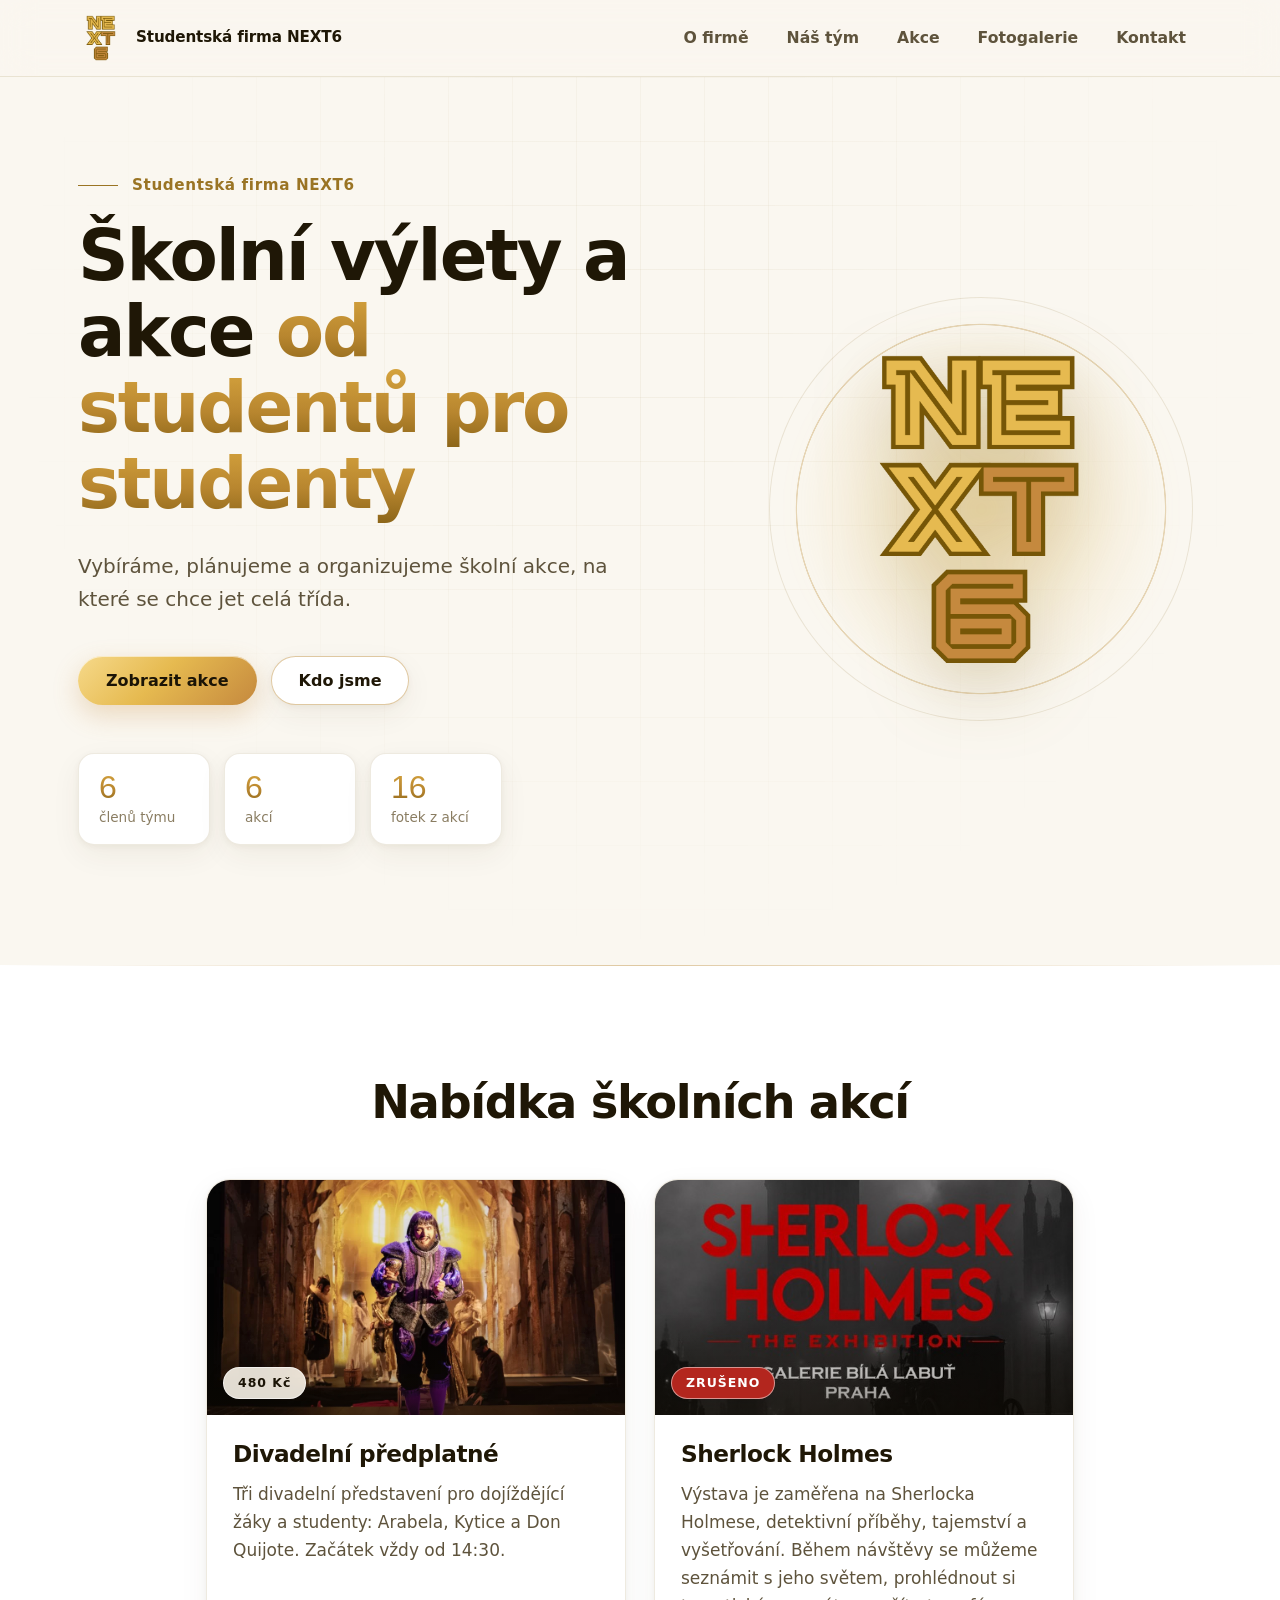
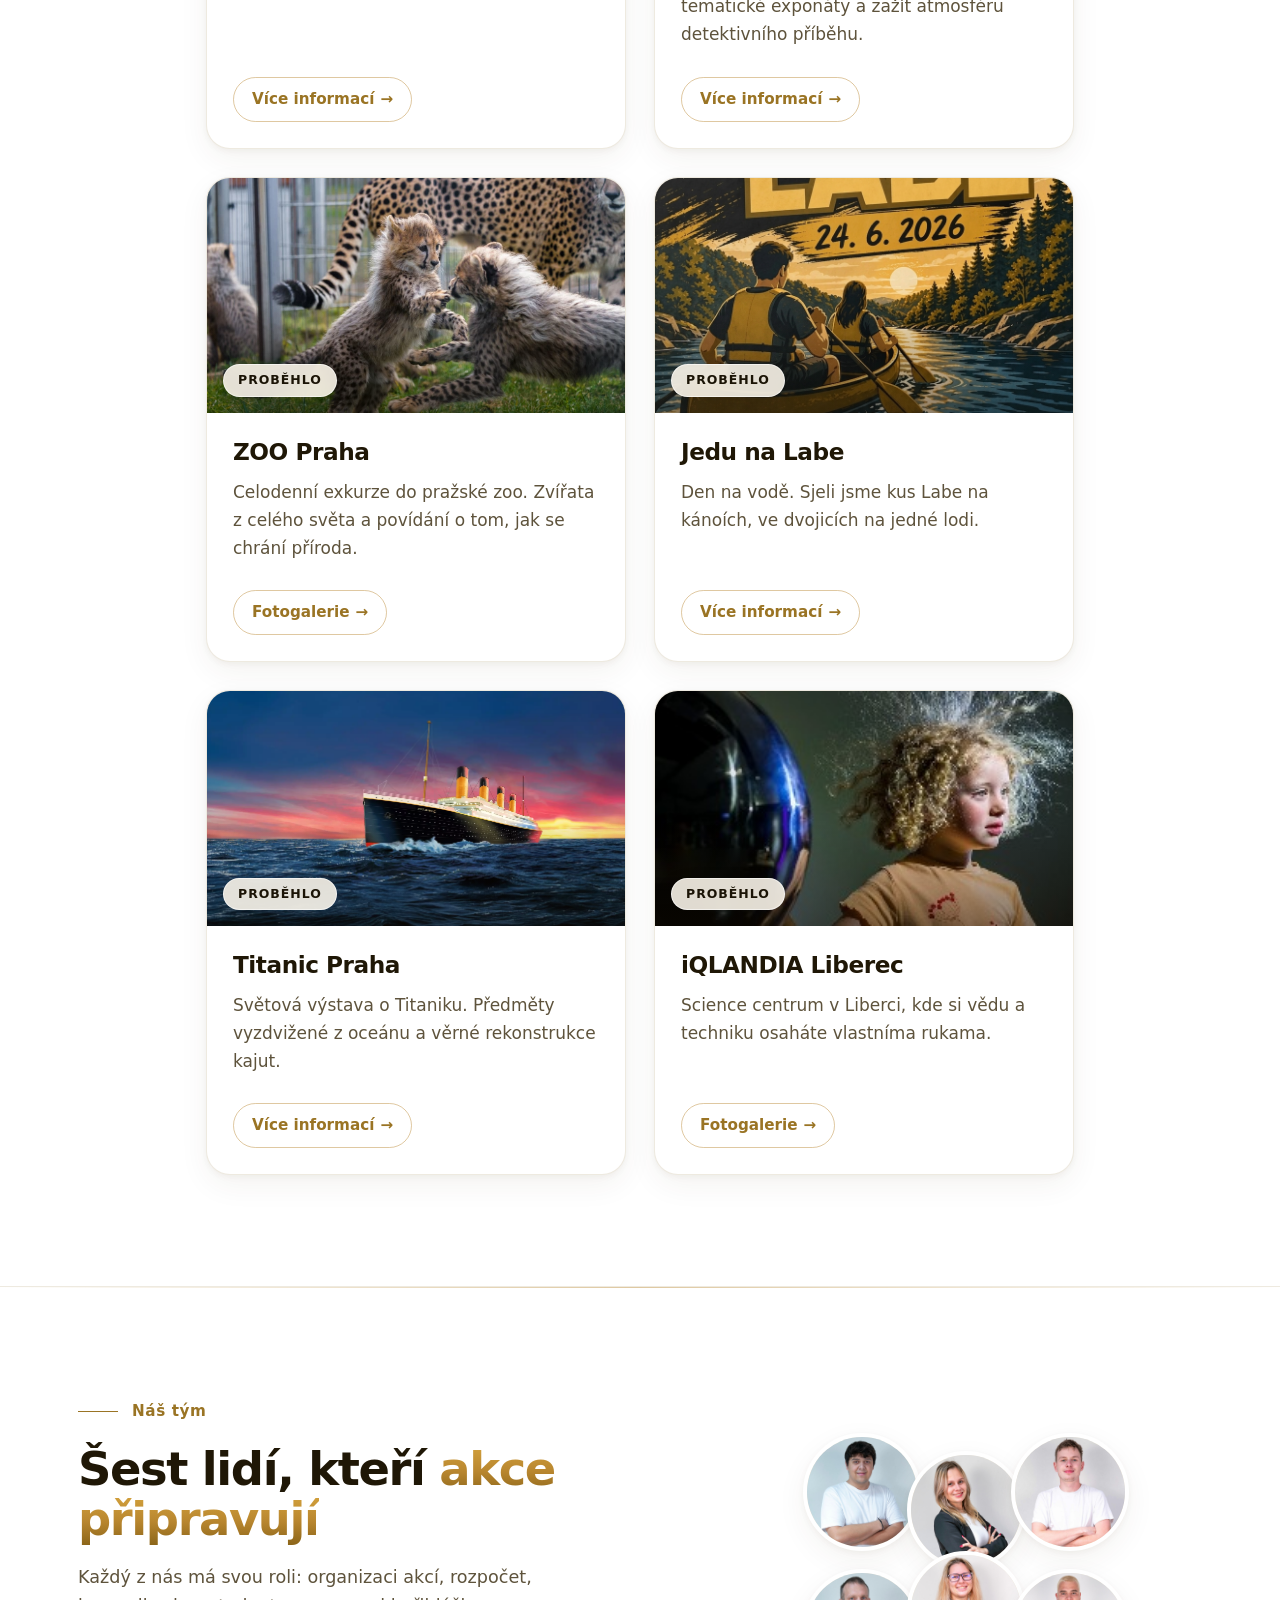
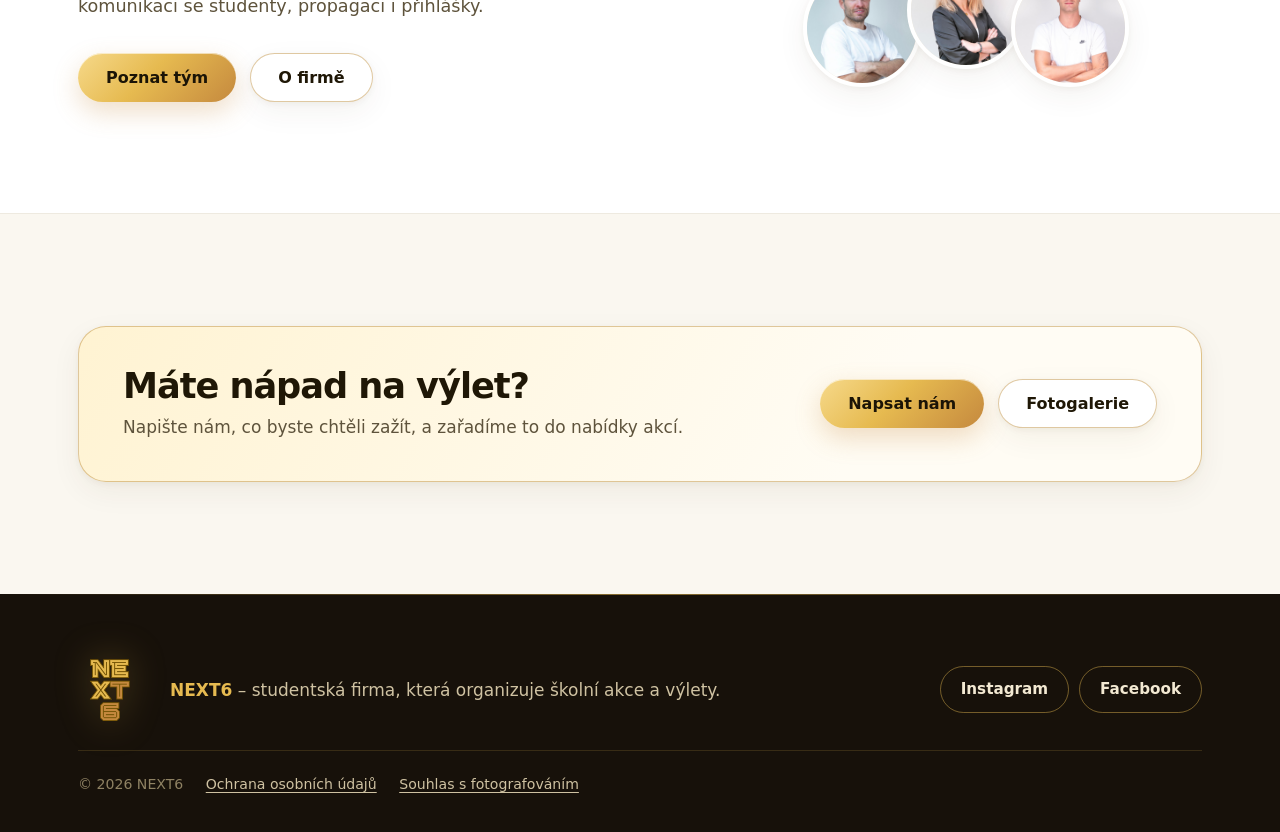
==== commit c2d7fb50: "Nove akce, fotky ze ZOO a zruseny Sherlock" ====
--- a/index.html
+++ b/index.html
@@ -12,8 +12,8 @@
   <meta property="og:image" content="https://www.next6project.com/images/logo-next6.png">
   <link rel="icon" type="image/png" href="images/logo-next6.png">
   <link rel="preload" href="fonts/figtree-400.woff2" as="font" type="font/woff2" crossorigin>
-  <link rel="stylesheet" href="css/style.css">
-  <script src="js/script.js" defer></script>
+  <link rel="stylesheet" href="css/style.css?v=7">
+  <script src="js/script.js?v=7" defer></script>
 </head>
 <body>
 
--- a/css/style.css
+++ b/css/style.css
@@ -332,6 +332,21 @@
 
 /* ---------- Nabídka akcí ---------- */
 .nabidka-nadpis { text-align: center; margin: 0 0 52px; }
+.skupina + .skupina { margin-top: 88px; }
+.skupina-nadpis {
+  display: flex; align-items: center; gap: 16px;
+  font-size: clamp(1.4rem, 3vw, 1.9rem); margin: 0 0 32px;
+}
+.skupina-nadpis::after {
+  content: ""; flex: 1; height: 1px;
+  background: linear-gradient(90deg, var(--linka-silna), transparent);
+}
+.skupina-pocet {
+  font-family: var(--body); font-weight: 700; font-size: .9rem; letter-spacing: 0;
+  color: var(--zlata-text); border: 1px solid var(--linka-silna);
+  border-radius: 999px; padding: 3px 12px;
+}
+.skupina .katalog { justify-content: start; }
 .katalog {
   display: grid; gap: 28px;
   grid-template-columns: repeat(auto-fit, minmax(290px, 420px));
@@ -366,6 +381,15 @@
   box-shadow: 0 6px 18px rgba(0, 0, 0, .15);
 }
 .odznak--zavreno { color: var(--text-2); }
+.odznak--zruseno {
+  color: #FFFFFF; background: #B3261E; border-color: rgba(255, 255, 255, .5);
+  text-decoration: none;
+}
+.zrusena-hlaska {
+  margin: 0 0 18px; padding: 14px 18px; border-radius: 14px;
+  background: #FDECEA; border: 1px solid rgba(179, 38, 30, .35); color: #7A1A15;
+}
+.zrusena-hlaska strong { color: #B3261E; }
 .zajezd__telo { display: flex; flex-direction: column; flex: 1; padding: 24px 26px 26px; }
 .zajezd h3 { font-size: 1.45rem; margin-bottom: 12px; }
 .zajezd h3 a { color: inherit; text-decoration: none; }
@@ -425,6 +449,15 @@
   box-shadow: 0 0 0 4px var(--pozadi), 0 0 10px rgba(230, 186, 80, .5);
 }
 .program__cas { font-weight: 800; color: var(--zlata-text); }
+.program--bez-casu li { grid-template-columns: minmax(0, 1fr); }
+.program--bez-casu .program__cas { display: none; }
+
+.plakat {
+  display: block; max-width: 420px; border-radius: 18px; overflow: hidden;
+  border: 1px solid var(--linka); box-shadow: var(--stin-maly);
+  transition: transform .2s ease, box-shadow .2s ease;
+}
+.plakat:hover { transform: translateY(-3px); box-shadow: var(--stin); }
 
 .info-box {
   position: sticky; top: 100px; padding: 28px; border-radius: var(--radius);
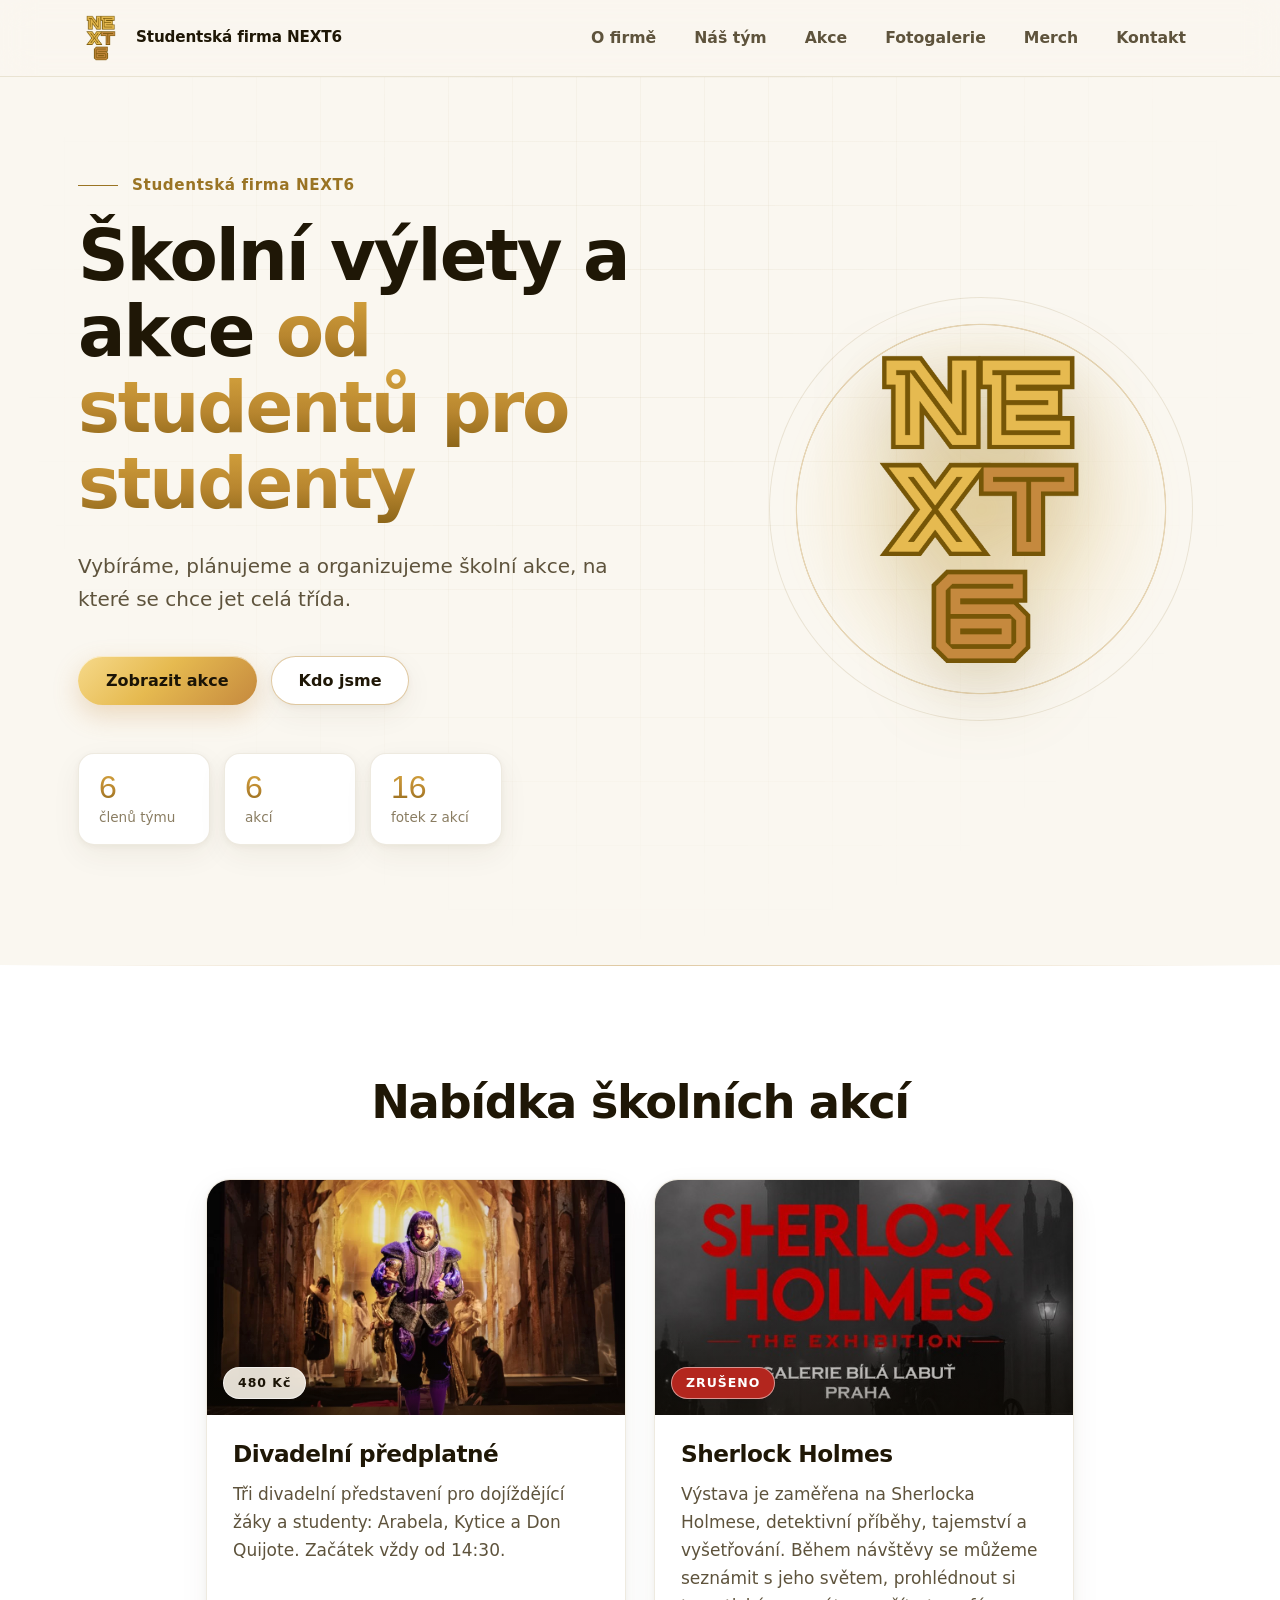
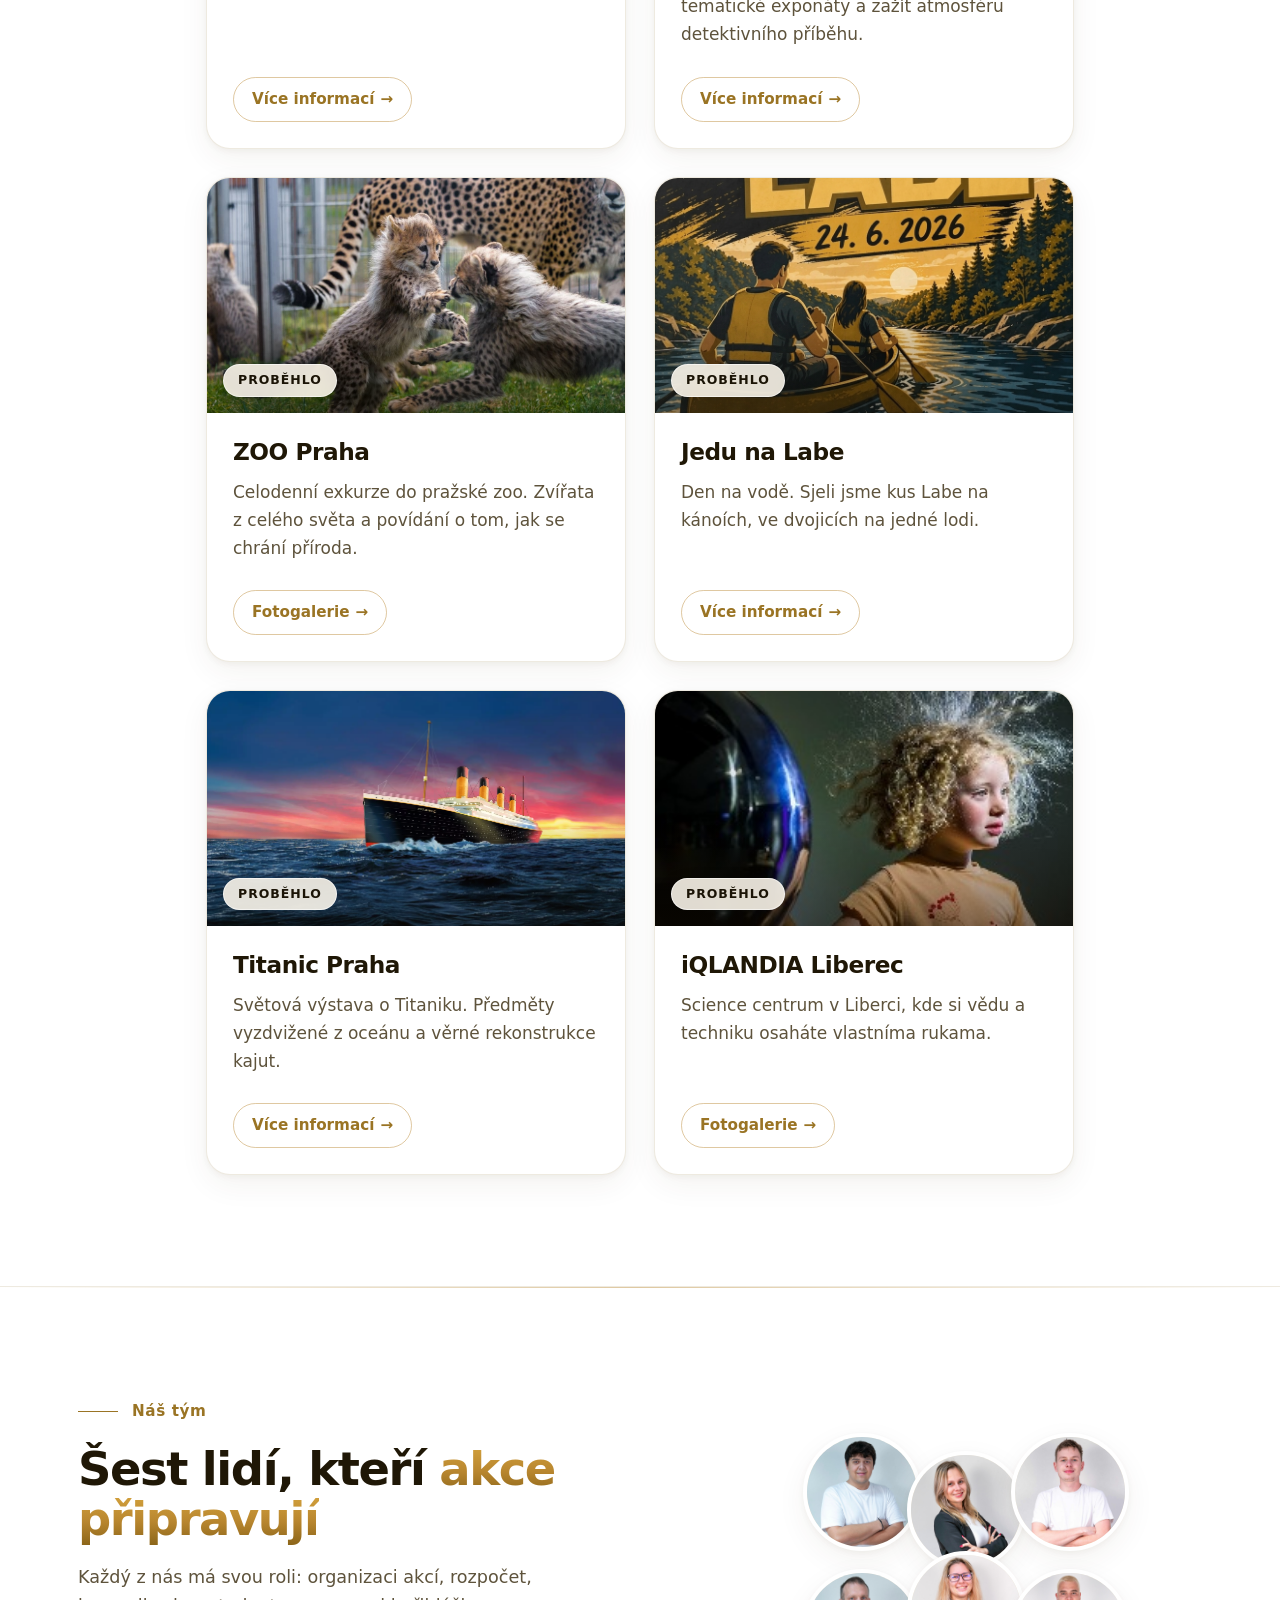
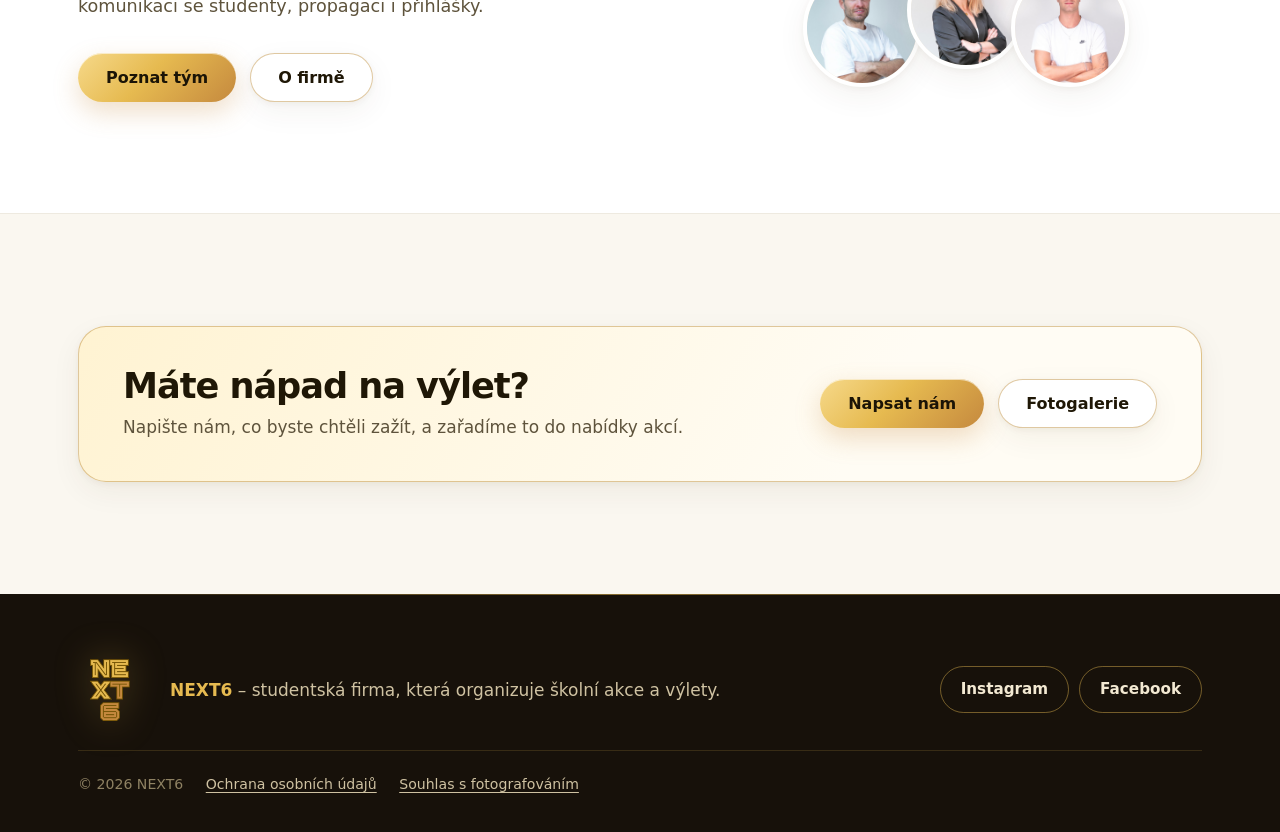
==== commit 33e5307a: "Pridana stranka Merch s nabidkou tricek, mikin a ksiltovek" ====
--- a/index.html
+++ b/index.html
@@ -12,8 +12,8 @@
   <meta property="og:image" content="https://www.next6project.com/images/logo-next6.png">
   <link rel="icon" type="image/png" href="images/logo-next6.png">
   <link rel="preload" href="fonts/figtree-400.woff2" as="font" type="font/woff2" crossorigin>
-  <link rel="stylesheet" href="css/style.css?v=7">
-  <script src="js/script.js?v=7" defer></script>
+  <link rel="stylesheet" href="css/style.css?v=8">
+  <script src="js/script.js?v=8" defer></script>
 </head>
 <body>
 
@@ -30,6 +30,7 @@
           <li><a href="tym.html">Náš tým</a></li>
           <li><a href="akce.html">Akce</a></li>
           <li><a href="fotogalerie.html">Fotogalerie</a></li>
+          <li><a href="merch.html">Merch</a></li>
           <li><a href="kontakt.html">Kontakt</a></li>
         </ul>
       </nav>
--- a/css/style.css
+++ b/css/style.css
@@ -781,6 +781,77 @@
   .tlacitka .tlacitko { flex: 1 1 auto; }
 }
 
+/* ---------- Merch ---------- */
+.merch-seznam {
+  display: grid; gap: 28px;
+  grid-template-columns: repeat(auto-fill, minmax(330px, 1fr));
+}
+.merch {
+  display: flex; flex-direction: column;
+  background: var(--povrch); border: 1px solid var(--linka);
+  border-radius: 24px; overflow: hidden; box-shadow: var(--stin-maly);
+  transition: transform .25s ease, border-color .25s ease, box-shadow .25s ease;
+}
+.merch:hover { transform: translateY(-6px); border-color: var(--linka-silna); box-shadow: var(--stin); }
+.merch__obrazek {
+  display: block; position: relative; aspect-ratio: 3 / 2;
+  background: #FFFFFF; border-bottom: 1px solid var(--linka);
+}
+.merch__obrazek img {
+  position: absolute; inset: 0; width: 100%; height: 100%;
+  object-fit: contain; padding: 10px;
+}
+.merch__telo { display: flex; flex-direction: column; flex: 1; padding: 22px 24px 24px; }
+.merch__nazev { font-size: 1.25rem; margin: 0 0 8px; }
+.merch__popis { color: var(--text-2); font-size: .97rem; margin: 0 0 16px; }
+.merch__vybrano {
+  display: flex; align-items: baseline; gap: 10px; flex-wrap: wrap;
+  margin: 0 0 12px; font-size: .95rem;
+}
+.merch__vybrano-nazev { font-weight: 700; color: var(--text); }
+.merch__vybrano-nazev::first-letter { text-transform: uppercase; }
+.merch__vybrano-kod { color: var(--text-3); font-size: .85rem; letter-spacing: .02em; }
+.merch__barvy { display: flex; flex-wrap: wrap; gap: 10px; margin: 0 0 16px; }
+.merch__puntik {
+  width: 30px; height: 30px; padding: 0; border-radius: 999px; cursor: pointer;
+  background: var(--barva, #CCC);
+  border: 1px solid rgba(31, 23, 6, .22);
+  box-shadow: 0 1px 3px rgba(70, 50, 10, .18);
+  transition: transform .18s ease, box-shadow .18s ease;
+}
+.merch__puntik:hover { transform: scale(1.12); }
+.merch__puntik:focus-visible { outline: 2px solid var(--zlata-text); outline-offset: 3px; }
+.merch__puntik.je-vybrana {
+  box-shadow: 0 0 0 2px var(--povrch), 0 0 0 4px var(--okr);
+  transform: scale(1.06);
+}
+.merch__pocet { margin: auto 0 0; color: var(--text-3); font-size: .85rem; }
+
+.merch-info {
+  margin-top: 40px; padding: 30px 32px;
+  background: var(--povrch); border: 1px solid var(--linka);
+  border-radius: 24px; box-shadow: var(--stin-maly);
+}
+.merch-info h2 { font-size: 1.3rem; margin: 0 0 18px; }
+.merch-info__radek {
+  display: flex; gap: 16px; flex-wrap: wrap;
+  padding: 12px 0; border-top: 1px solid var(--linka);
+}
+.merch-info__radek:first-child { border-top: 0; padding-top: 0; }
+.merch-info__popisek {
+  flex: 0 0 140px; font-weight: 700; font-size: .82rem;
+  letter-spacing: .08em; text-transform: uppercase; color: var(--zlata-text);
+}
+.merch-info__hodnota { flex: 1 1 240px; color: var(--text-2); }
+.merch-info__poznamka { margin: 18px 0 0; color: var(--text-2); }
+
+@media (max-width: 560px) {
+  .merch-seznam { grid-template-columns: 1fr; gap: 22px; }
+  .merch__telo { padding: 20px; }
+  .merch-info { padding: 24px 22px; }
+  .merch-info__popisek { flex-basis: 100%; }
+}
+
 @media (prefers-reduced-motion: reduce) {
   html { scroll-behavior: auto; }
   *, *::before, *::after { transition: none !important; animation: none !important; }
